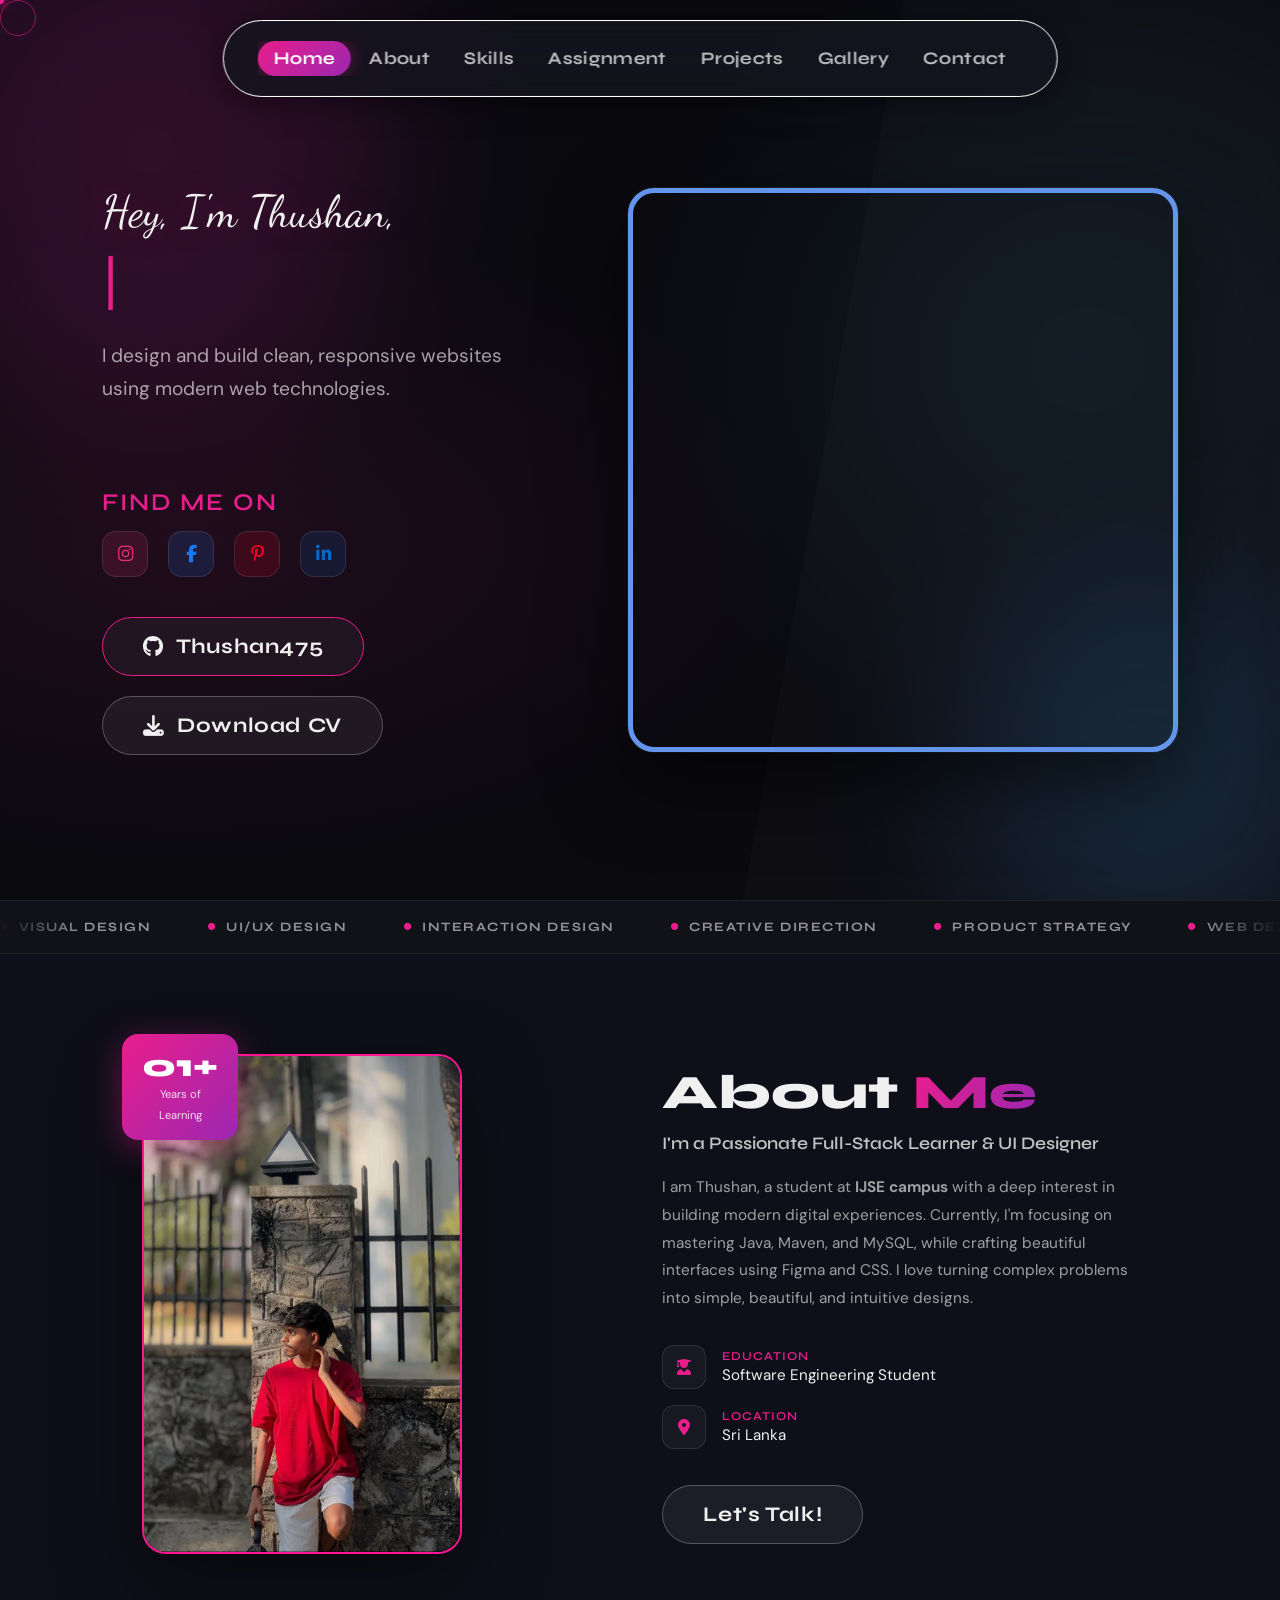
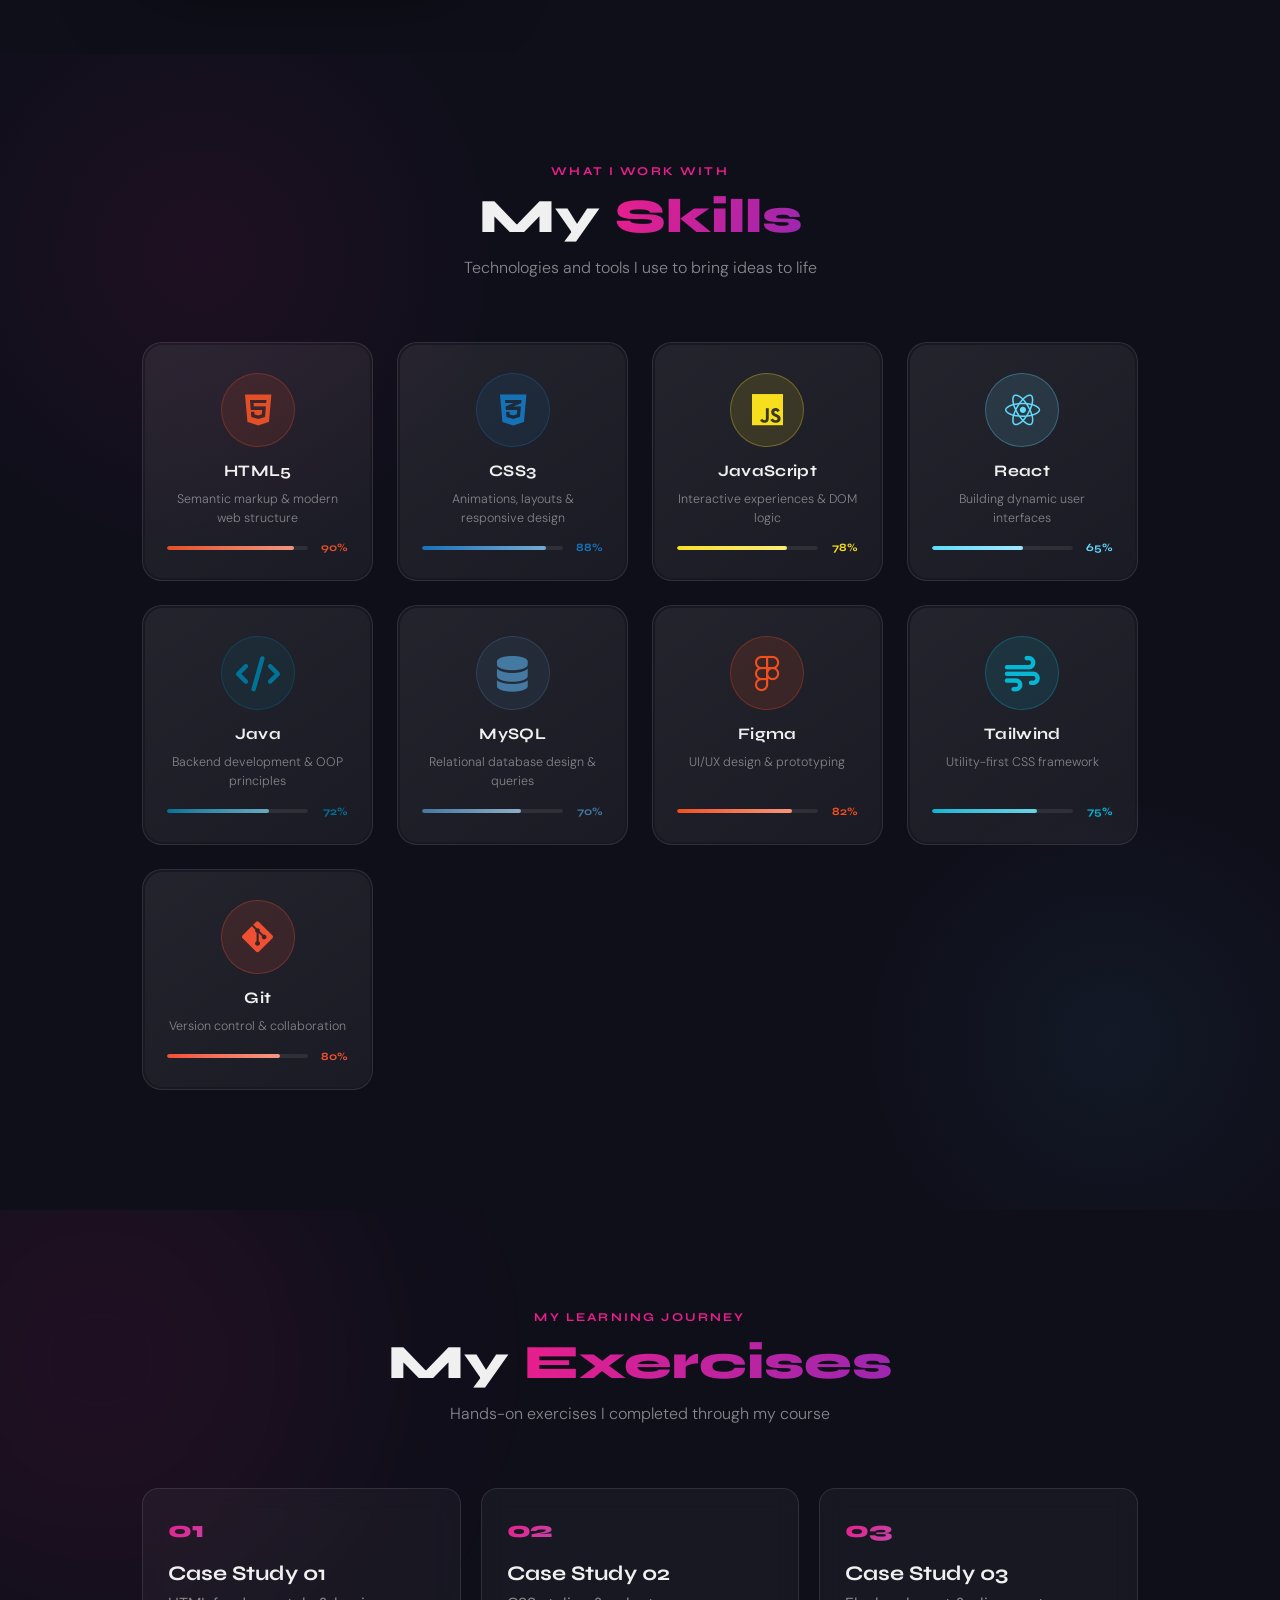
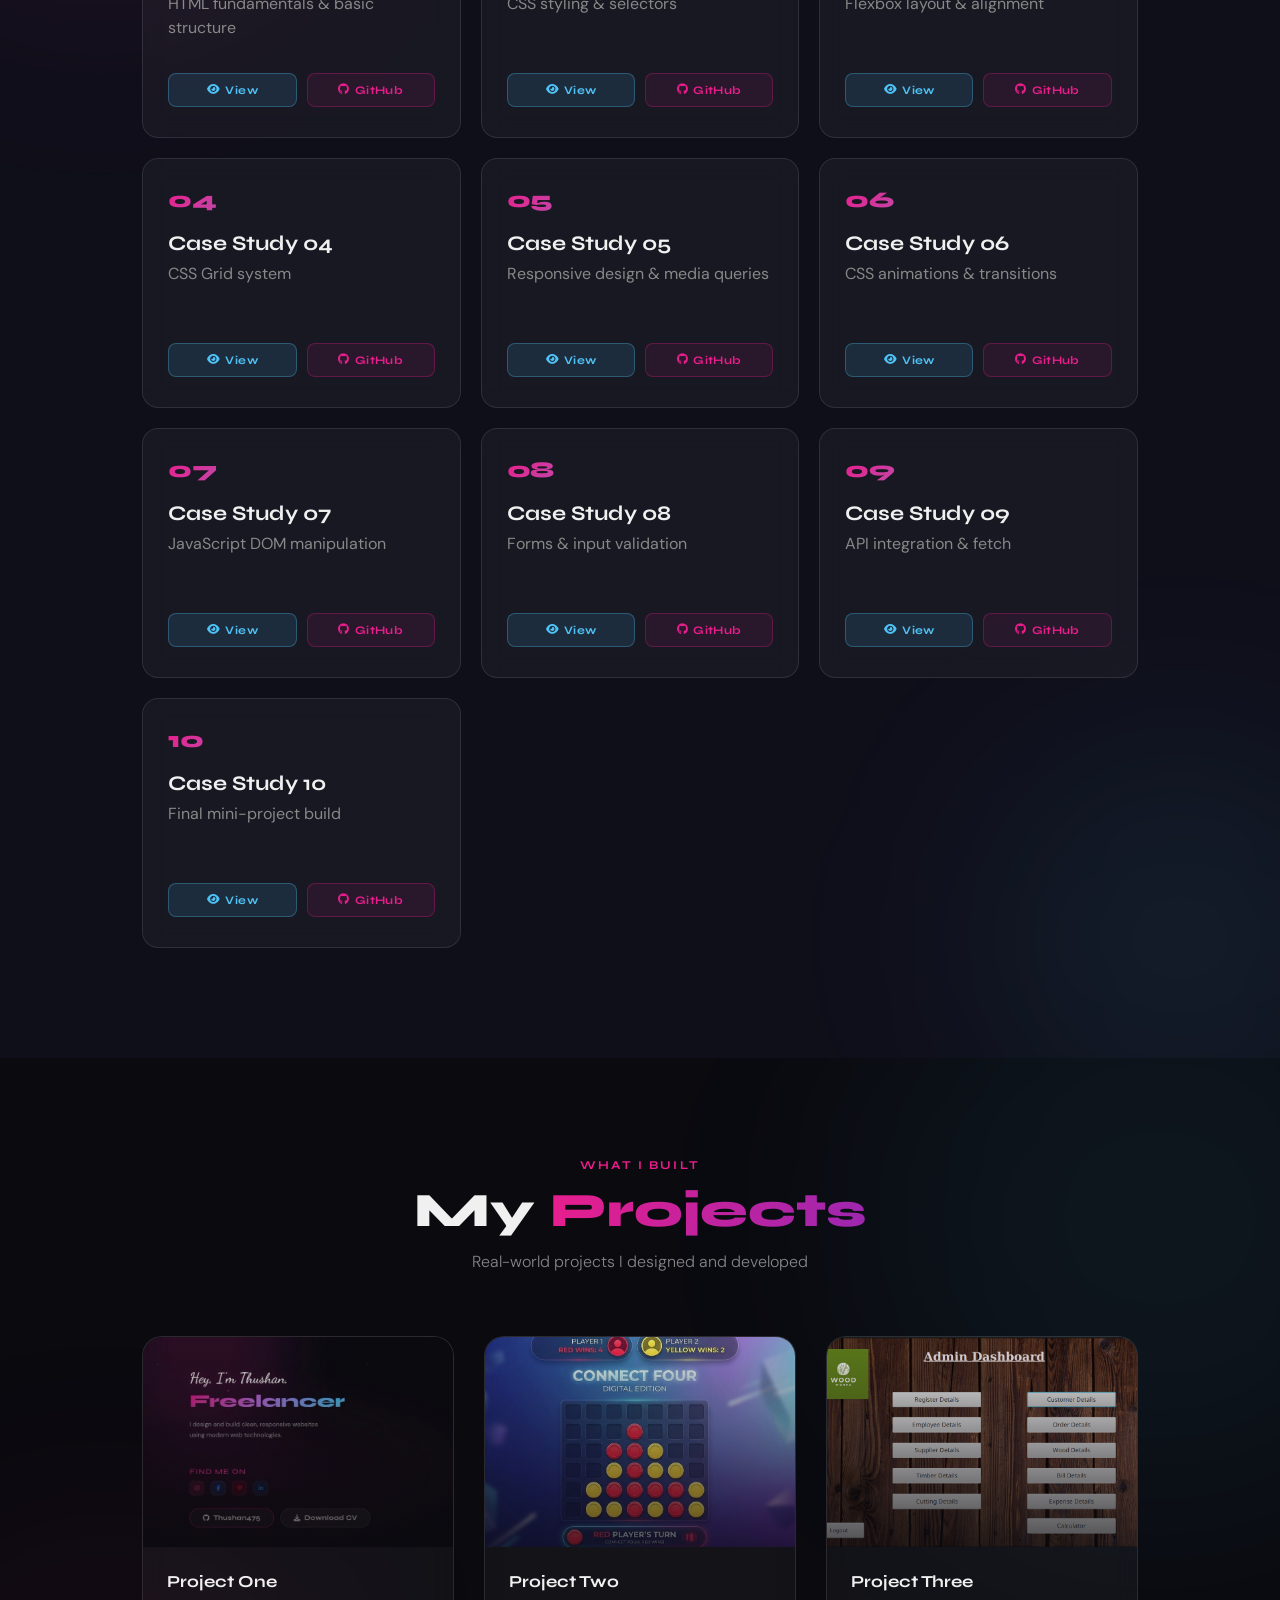
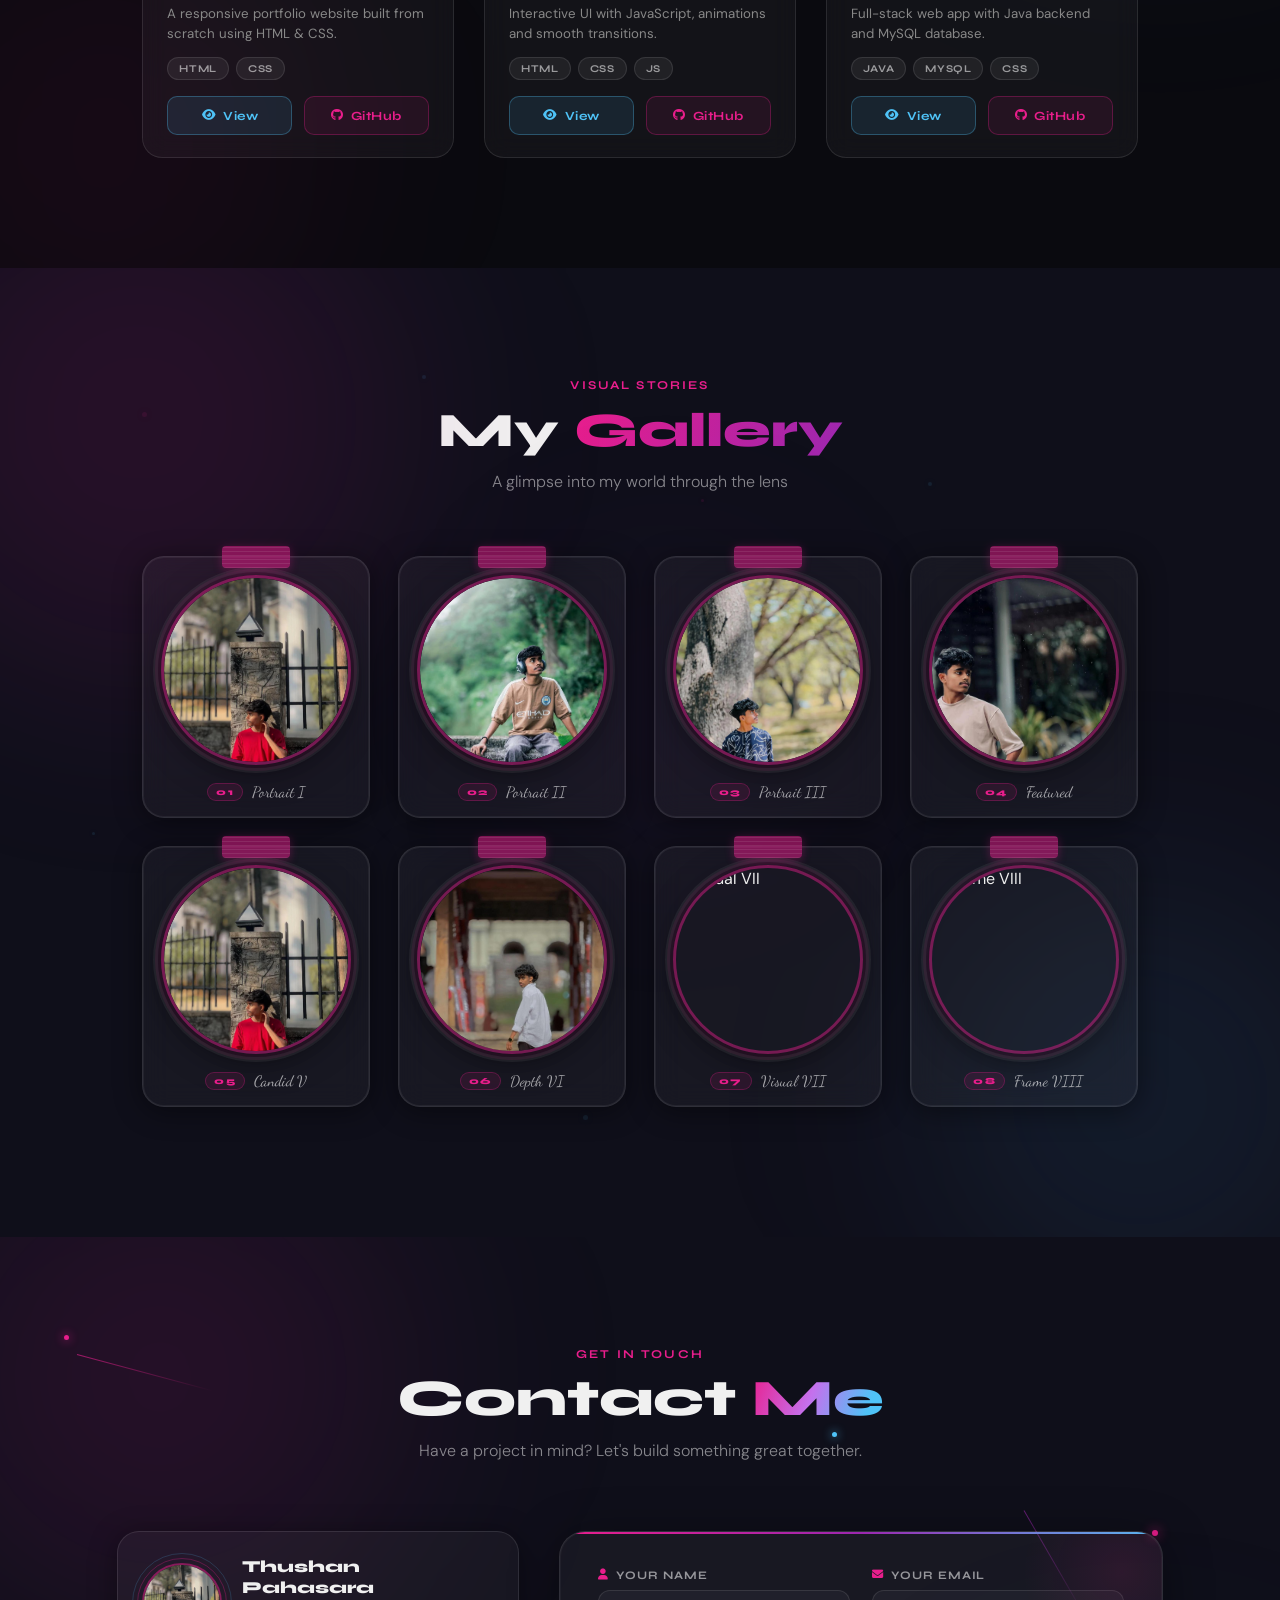
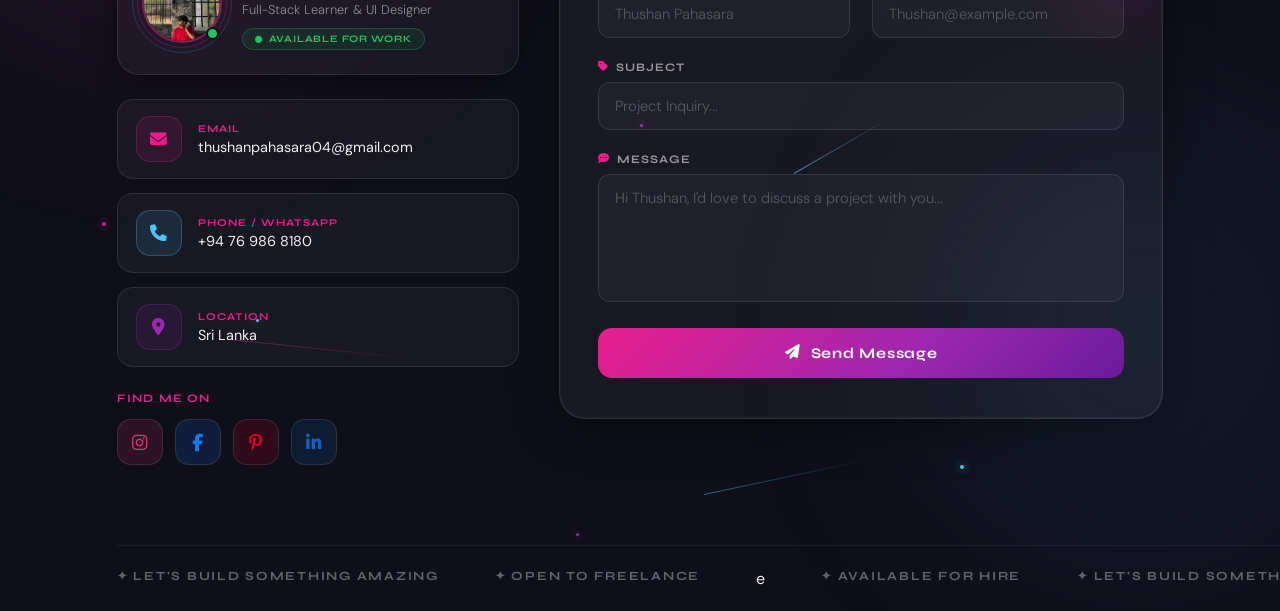
==== index.html @ ae2b5fcb "update" ====
<!DOCTYPE html>
<html lang="en" xmlns="http://www.w3.org/1999/html">
<head>
    <meta charset="UTF-8" />
    <meta name="viewport" content="width=device-width, initial-scale=1.0"/>
    <title>Thushan | Portfolio</title>
    <link rel="stylesheet" href="style.css" />
    <link href="https://fonts.googleapis.com/css2?family=Dancing+Script:wght@700&family=Syne:wght@400;600;700;800&family=DM+Sans:ital,wght@0,300;0,400;1,300&display=swap" rel="stylesheet"/>
    <link rel="stylesheet" href="https://cdnjs.cloudflare.com/ajax/libs/font-awesome/6.7.2/css/all.min.css">
</head>
<body>

<!-- Custom Cursor -->
<div class="cursor-dot"></div>
<div class="cursor-ring"></div>

<!-- Navbar -->
<nav class="navbar">
    <ul class="nav-links">
        <li><a href="#home" class="active">Home</a></li>
        <li><a href="#about">About</a></li>
        <li><a href="#skills">Skills</a></li>
        <li><a href="#assignment">Assignment</a></li>
        <li><a href="#projects">Projects</a></li>
        <li><a href="#Gallery">Gallery</a></li>
        <li><a href="#contact">Contact</a></li>
    </ul>
</nav>

<!-- Hero Section -->
<section class="hero" id="home">
    <div class="particles" id="particles"></div>
    <div class="blob blob-1"></div>
    <div class="blob blob-2"></div>

    <div class="hero-left">
        <p class="hero-greeting">Hey, I'm Thushan,</p>
        <h1 class="hero-title">
            <span id="typed"></span><span class="cursor-blink">|</span>
        </h1>
        <p class="hero-desc">
            I design and build clean, responsive websites<br/>using modern web technologies.
        </p>

        <div class="social-section">
            <p class="find-me">Find Me On</p>
            <div class="social-icons">
                <a href="https://www.instagram.com/pahasara_boy?igsh=MWV1MmUza2UyMjg4bA%3D%3D&utm_source=qr" target="_blank" class="social-btn instagram" aria-label="Instagram">
                    <i class="fab fa-instagram"></i>
                </a>

                <a href="https://www.facebook.com/share/1GWbTDCxyf/?mibextid=wwXIfr" target="_blank" class="social-btn facebook" aria-label="Facebook">
                    <i class="fab fa-facebook-f"></i>
                </a>

                <a href="https://pinterest.com/thushan" target="_blank" class="social-btn pinterest" aria-label="Pinterest">
                    <i class="fab fa-pinterest-p"></i>
                </a>

                <a href="https://www.linkedin.com/in/thushan-pahasara-3a89863ba?utm_source=share&utm_campaign=share_via&utm_content=profile&utm_medium=ios_app" target="_blank" class="social-btn linkedin" aria-label="LinkedIn">
                    <i class="fab fa-linkedin-in"></i>
                </a>
            </div>
        </div>

        <div class="hero-buttons">
            <a href="https://github.com/Thushan475" target="_blank" class="btn btn-github">
                <i class="fab fa-github"></i> Thushan475
            </a>
            <a href="#" class="btn btn-cv" download>
                <i class="fas fa-download"></i> Download CV
            </a>
        </div>
    </div>

    <!-- Carousel -->
    <div class="carousel-wrap">
        <div class="carousel">
            <div class="carousel-slide"><img src="assets/myimage1.jpeg" alt="photo 1"></div>
            <div class="carousel-slide"><img src="assets/myimage2.jpeg" alt="photo 2"></div>
            <div class="carousel-slide"><img src="assets/myimage3.jpeg" alt="photo 3"></div>
        </div>
    </div>

    <div class="diagonal-slice"></div>
</section>

<!-- Ticker Bar -->
<div class="ticker-bar">
    <div class="ticker-track">
        <span><i class="fas fa-circle"></i> VISUAL DESIGN</span>
        <span><i class="fas fa-circle"></i> UI/UX DESIGN</span>
        <span><i class="fas fa-circle"></i> INTERACTION DESIGN</span>
        <span><i class="fas fa-circle"></i> CREATIVE DIRECTION</span>
        <span><i class="fas fa-circle"></i> PRODUCT STRATEGY</span>
        <span><i class="fas fa-circle"></i> WEB DEVELOPMENT</span>
        <span><i class="fas fa-circle"></i> VISUAL DESIGN</span>
        <span><i class="fas fa-circle"></i> UI/UX DESIGN</span>
        <span><i class="fas fa-circle"></i> INTERACTION DESIGN</span>
        <span><i class="fas fa-circle"></i> CREATIVE DIRECTION</span>
        <span><i class="fas fa-circle"></i> PRODUCT STRATEGY</span>
        <span><i class="fas fa-circle"></i> WEB DEVELOPMENT</span>
    </div>
</div>

<!-- About Section -->
<section class="about" id="about">
    <div class="container">
        <div class="about-wrapper">
            <div class="about-img">
                <div class="experience-badge">
                    <span class="exp-num">01+</span>
                    <span class="exp-text">Years of<br>Learning</span>
                </div>
                <div class="about-image-card">
                    <img src="assets/myimage1.jpeg" alt="About Me">
                </div>
            </div>
            <div class="about-content">
                <h2 class="section-title">About <span>Me</span></h2>
                <h3 class="sub-heading">I'm a Passionate Full-Stack Learner & UI Designer</h3>
                <p class="about-text">
                    I am Thushan, a student at <b>IJSE campus</b> with a deep interest in building modern digital
                    experiences. Currently, I'm focusing on mastering Java, Maven, and MySQL, while crafting beautiful
                    interfaces using Figma and CSS. I love turning complex problems into simple, beautiful, and
                    intuitive designs.
                </p>
                <div class="personal-info">
                    <div class="info-item">
                        <i class="fas fa-user-graduate"></i>
                        <div><span>Education</span><p>Software Engineering Student</p></div>
                    </div>
                    <div class="info-item">
                        <i class="fas fa-map-marker-alt"></i>
                        <div><span>Location</span><p>Sri Lanka</p></div>
                    </div>
                </div>
                <a href="#contact" class="btn btn-cv">Let's Talk!</a>
            </div>
        </div>
    </div>
</section>

<!-- ============================= SKILLS SECTION ============================= -->
<section class="skills-section" id="skills">
    <div class="container">

        <div class="section-header">
            <p class="section-eyebrow">What I Work With</p>
            <h2 class="section-title">My <span>Skills</span></h2>
            <p class="section-subtitle">Technologies and tools I use to bring ideas to life</p>
        </div>

        <div class="skills-grid">

            <div class="skill-card" style="--accent:#e34f26;">
                <div class="skill-card-inner">
                    <div class="skill-icon-wrap"><i class="fab fa-html5"></i></div>
                    <h3 class="skill-name">HTML5</h3>
                    <p class="skill-desc">Semantic markup &amp; modern web structure</p>
                    <div class="skill-level">
                        <div class="skill-bar"><div class="skill-fill" style="--pct:90%"></div></div>
                        <span class="skill-pct">90%</span>
                    </div>
                </div>
            </div>

            <div class="skill-card" style="--accent:#1572b6;">
                <div class="skill-card-inner">
                    <div class="skill-icon-wrap"><i class="fab fa-css3-alt"></i></div>
                    <h3 class="skill-name">CSS3</h3>
                    <p class="skill-desc">Animations, layouts &amp; responsive design</p>
                    <div class="skill-level">
                        <div class="skill-bar"><div class="skill-fill" style="--pct:88%"></div></div>
                        <span class="skill-pct">88%</span>
                    </div>
                </div>
            </div>

            <div class="skill-card" style="--accent:#f7df1e;">
                <div class="skill-card-inner">
                    <div class="skill-icon-wrap"><i class="fab fa-js"></i></div>
                    <h3 class="skill-name">JavaScript</h3>
                    <p class="skill-desc">Interactive experiences &amp; DOM logic</p>
                    <div class="skill-level">
                        <div class="skill-bar"><div class="skill-fill" style="--pct:78%"></div></div>
                        <span class="skill-pct">78%</span>
                    </div>
                </div>
            </div>

            <div class="skill-card" style="--accent:#61dafb;">
                <div class="skill-card-inner">
                    <div class="skill-icon-wrap"><i class="fab fa-react"></i></div>
                    <h3 class="skill-name">React</h3>
                    <p class="skill-desc">Building dynamic user interfaces</p>
                    <div class="skill-level">
                        <div class="skill-bar"><div class="skill-fill" style="--pct:65%"></div></div>
                        <span class="skill-pct">65%</span>
                    </div>
                </div>
            </div>

            <div class="skill-card" style="--accent:#007396;">
                <div class="skill-card-inner">
                    <div class="skill-icon-wrap"><i class="fas fa-code"></i></div>
                    <h3 class="skill-name">Java</h3>
                    <p class="skill-desc">Backend development &amp; OOP principles</p>
                    <div class="skill-level">
                        <div class="skill-bar"><div class="skill-fill" style="--pct:72%"></div></div>
                        <span class="skill-pct">72%</span>
                    </div>
                </div>
            </div>

            <div class="skill-card" style="--accent:#4479a1;">
                <div class="skill-card-inner">
                    <div class="skill-icon-wrap"><i class="fas fa-database"></i></div>
                    <h3 class="skill-name">MySQL</h3>
                    <p class="skill-desc">Relational database design &amp; queries</p>
                    <div class="skill-level">
                        <div class="skill-bar"><div class="skill-fill" style="--pct:70%"></div></div>
                        <span class="skill-pct">70%</span>
                    </div>
                </div>
            </div>

            <div class="skill-card" style="--accent:#f24e1e;">
                <div class="skill-card-inner">
                    <div class="skill-icon-wrap"><i class="fab fa-figma"></i></div>
                    <h3 class="skill-name">Figma</h3>
                    <p class="skill-desc">UI/UX design &amp; prototyping</p>
                    <div class="skill-level">
                        <div class="skill-bar"><div class="skill-fill" style="--pct:82%"></div></div>
                        <span class="skill-pct">82%</span>
                    </div>
                </div>
            </div>

            <div class="skill-card" style="--accent:#06b6d4;">
                <div class="skill-card-inner">
                    <div class="skill-icon-wrap"><i class="fas fa-wind"></i></div>
                    <h3 class="skill-name">Tailwind</h3>
                    <p class="skill-desc">Utility-first CSS framework</p>
                    <div class="skill-level">
                        <div class="skill-bar"><div class="skill-fill" style="--pct:75%"></div></div>
                        <span class="skill-pct">75%</span>
                    </div>
                </div>
            </div>

            <div class="skill-card" style="--accent:#f05032;">
                <div class="skill-card-inner">
                    <div class="skill-icon-wrap"><i class="fab fa-git-alt"></i></div>
                    <h3 class="skill-name">Git</h3>
                    <p class="skill-desc">Version control &amp; collaboration</p>
                    <div class="skill-level">
                        <div class="skill-bar"><div class="skill-fill" style="--pct:80%"></div></div>
                        <span class="skill-pct">80%</span>
                    </div>
                </div>
            </div>

        </div>
    </div>
</section>
<!--====================ASSIGNMENT SECTION =====================-->

    <section class="assignment-section" id="assignment">

        <div class="as-blob as-blob-1" aria-hidden="true"></div>
        <div class="as-blob as-blob-2" aria-hidden="true"></div>

        <div class="container">
            <div class="section-header">
                <p class="section-eyebrow">My Learning Journey</p>
                <h2 class="section-title">My <span>Exercises</span></h2>
                <p class="section-subtitle">Hands-on exercises I completed through my course</p>
            </div>

            <div class="cases-grid">

                <div class="case-card">
                    <div class="case-num-badge">01</div>
                    <div class="case-body">
                        <h3 class="case-title">Case Study 01</h3>
                        <p class="case-desc">HTML fundamentals &amp; basic structure</p>
                    </div>
                    <div class="case-actions">
                        <a href="#as-lb-1" class="case-btn case-btn--view">
                            <i class="fas fa-eye"></i> View
                        </a>
                        <a href="https://github.com/Thushan475" target="_blank" class="case-btn case-btn--github">
                            <i class="fab fa-github"></i> GitHub
                        </a>
                    </div>
                </div>

                <div class="case-card">
                    <div class="case-num-badge">02</div>
                    <div class="case-body">
                        <h3 class="case-title">Case Study 02</h3>
                        <p class="case-desc">CSS styling &amp; selectors</p>
                    </div>
                    <div class="case-actions">
                        <a href="#as-lb-2" class="case-btn case-btn--view">
                            <i class="fas fa-eye"></i> View
                        </a>
                        <a href="https://github.com/Thushan475" target="_blank" class="case-btn case-btn--github">
                            <i class="fab fa-github"></i> GitHub
                        </a>
                    </div>
                </div>

                <div class="case-card">
                    <div class="case-num-badge">03</div>
                    <div class="case-body">
                        <h3 class="case-title">Case Study 03</h3>
                        <p class="case-desc">Flexbox layout &amp; alignment</p>
                    </div>
                    <div class="case-actions">
                        <a href="#as-lb-3" class="case-btn case-btn--view">
                            <i class="fas fa-eye"></i> View
                        </a>
                        <a href="https://github.com/Thushan475" target="_blank" class="case-btn case-btn--github">
                            <i class="fab fa-github"></i> GitHub
                        </a>
                    </div>
                </div>

                <div class="case-card">
                    <div class="case-num-badge">04</div>
                    <div class="case-body">
                        <h3 class="case-title">Case Study 04</h3>
                        <p class="case-desc">CSS Grid system</p>
                    </div>
                    <div class="case-actions">
                        <a href="#as-lb-4" class="case-btn case-btn--view">
                            <i class="fas fa-eye"></i> View
                        </a>
                        <a href="https://github.com/Thushan475" target="_blank" class="case-btn case-btn--github">
                            <i class="fab fa-github"></i> GitHub
                        </a>
                    </div>
                </div>

                <div class="case-card">
                    <div class="case-num-badge">05</div>
                    <div class="case-body">
                        <h3 class="case-title">Case Study 05</h3>
                        <p class="case-desc">Responsive design &amp; media queries</p>
                    </div>
                    <div class="case-actions">
                        <a href="#as-lb-5" class="case-btn case-btn--view">
                            <i class="fas fa-eye"></i> View
                        </a>
                        <a href="https://github.com/Thushan475" target="_blank" class="case-btn case-btn--github">
                            <i class="fab fa-github"></i> GitHub
                        </a>
                    </div>
                </div>

                <div class="case-card">
                    <div class="case-num-badge">06</div>
                    <div class="case-body">
                        <h3 class="case-title">Case Study 06</h3>
                        <p class="case-desc">CSS animations &amp; transitions</p>
                    </div>
                    <div class="case-actions">
                        <a href="#as-lb-6" class="case-btn case-btn--view">
                            <i class="fas fa-eye"></i> View
                        </a>
                        <a href="https://github.com/Thushan475" target="_blank" class="case-btn case-btn--github">
                            <i class="fab fa-github"></i> GitHub
                        </a>
                    </div>
                </div>

                <div class="case-card">
                    <div class="case-num-badge">07</div>
                    <div class="case-body">
                        <h3 class="case-title">Case Study 07</h3>
                        <p class="case-desc">JavaScript DOM manipulation</p>
                    </div>
                    <div class="case-actions">
                        <a href="#as-lb-7" class="case-btn case-btn--view">
                            <i class="fas fa-eye"></i> View
                        </a>
                        <a href="https://github.com/Thushan475" target="_blank" class="case-btn case-btn--github">
                            <i class="fab fa-github"></i> GitHub
                        </a>
                    </div>
                </div>

                <div class="case-card">
                    <div class="case-num-badge">08</div>
                    <div class="case-body">
                        <h3 class="case-title">Case Study 08</h3>
                        <p class="case-desc">Forms &amp; input validation</p>
                    </div>
                    <div class="case-actions">
                        <a href="#as-lb-8" class="case-btn case-btn--view">
                            <i class="fas fa-eye"></i> View
                        </a>
                        <a href="https://github.com/Thushan475" target="_blank" class="case-btn case-btn--github">
                            <i class="fab fa-github"></i> GitHub
                        </a>
                    </div>
                </div>

                <div class="case-card">
                    <div class="case-num-badge">09</div>
                    <div class="case-body">
                        <h3 class="case-title">Case Study 09</h3>
                        <p class="case-desc">API integration &amp; fetch</p>
                    </div>
                    <div class="case-actions">
                        <a href="#as-lb-9" class="case-btn case-btn--view">
                            <i class="fas fa-eye"></i> View
                        </a>
                        <a href="https://github.com/Thushan475" target="_blank" class="case-btn case-btn--github">
                            <i class="fab fa-github"></i> GitHub
                        </a>
                    </div>
                </div>

                <div class="case-card">
                    <div class="case-num-badge">10</div>
                    <div class="case-body">
                        <h3 class="case-title">Case Study 10</h3>
                        <p class="case-desc">Final mini-project build</p>
                    </div>
                    <div class="case-actions">
                        <a href="#as-lb-10" class="case-btn case-btn--view">
                            <i class="fas fa-eye"></i> View
                        </a>
                        <a href="https://github.com/Thushan475" target="_blank" class="case-btn case-btn--github">
                            <i class="fab fa-github"></i> GitHub
                        </a>
                    </div>
                </div>

            </div>
        </div>
    </section>

    <!-- ==================== ASSIGNMENT LIGHTBOXES ==================== -->

<div class="lightbox as-lb" id="as-lb-1">
    <a href="#assignment" class="lb-backdrop"></a>
    <div class="lb-box as-lb-box only-image">

        <a href="#assignment" class="lb-close-btn">
            <i class="fas fa-times"></i>
        </a>

        <div class="as-lb-img-wrap full-preview">
            <img src="assets/myimage1.jpeg" alt="Preview">
        </div>

    </div>
</div>
<div class="lightbox as-lb" id="as-lb-2">
    <a href="#assignment" class="lb-backdrop"></a>
    <div class="lb-box as-lb-box only-image">

        <a href="#assignment" class="lb-close-btn">
            <i class="fas fa-times"></i>
        </a>

        <div class="as-lb-img-wrap full-preview">
            <img src="assets/myimage1.jpeg" alt="Preview">
        </div>

    </div>
</div>

<div class="lightbox as-lb" id="as-lb-3">
    <a href="#assignment" class="lb-backdrop"></a>
    <div class="lb-box as-lb-box only-image">

        <a href="#assignment" class="lb-close-btn">
            <i class="fas fa-times"></i>
        </a>

        <div class="as-lb-img-wrap full-preview">
            <img src="assets/myimage1.jpeg" alt="Preview">
        </div>

    </div>
</div>
<div class="lightbox as-lb" id="as-lb-4">
    <a href="#assignment" class="lb-backdrop"></a>
    <div class="lb-box as-lb-box only-image">

        <a href="#assignment" class="lb-close-btn">
            <i class="fas fa-times"></i>
        </a>

        <div class="as-lb-img-wrap full-preview">
            <img src="assets/myimage1.jpeg" alt="Preview">
        </div>

    </div>
</div>

<div class="lightbox as-lb" id="as-lb-5">
    <a href="#assignment" class="lb-backdrop"></a>
    <div class="lb-box as-lb-box only-image">

        <a href="#assignment" class="lb-close-btn">
            <i class="fas fa-times"></i>
        </a>

        <div class="as-lb-img-wrap full-preview">
            <img src="assets/myimage1.jpeg" alt="Preview">
        </div>

    </div>
</div>

<div class="lightbox as-lb" id="as-lb-6">
    <a href="#assignment" class="lb-backdrop"></a>
    <div class="lb-box as-lb-box only-image">

        <a href="#assignment" class="lb-close-btn">
            <i class="fas fa-times"></i>
        </a>

        <div class="as-lb-img-wrap full-preview">
            <img src="assets/myimage1.jpeg" alt="Preview">
        </div>

    </div>
</div>

<div class="lightbox as-lb" id="as-lb-7">
    <a href="#assignment" class="lb-backdrop"></a>
    <div class="lb-box as-lb-box only-image">

        <a href="#assignment" class="lb-close-btn">
            <i class="fas fa-times"></i>
        </a>

        <div class="as-lb-img-wrap full-preview">
            <img src="assets/myimage1.jpeg" alt="Preview">
        </div>

    </div>
</div>

<div class="lightbox as-lb" id="as-lb-8">
    <a href="#assignment" class="lb-backdrop"></a>
    <div class="lb-box as-lb-box only-image">

        <a href="#assignment" class="lb-close-btn">
            <i class="fas fa-times"></i>
        </a>

        <div class="as-lb-img-wrap full-preview">
            <img src="assets/myimage1.jpeg" alt="Preview">
        </div>

    </div>
</div>
<div class="lightbox as-lb" id="as-lb-9">
    <a href="#assignment" class="lb-backdrop"></a>
    <div class="lb-box as-lb-box only-image">

        <a href="#assignment" class="lb-close-btn">
            <i class="fas fa-times"></i>
        </a>

        <div class="as-lb-img-wrap full-preview">
            <img src="assets/myimage1.jpeg" alt="Preview">
        </div>

    </div>
</div>
<div class="lightbox as-lb" id="as-lb-10">
    <a href="#assignment" class="lb-backdrop"></a>
    <div class="lb-box as-lb-box only-image">

        <a href="#assignment" class="lb-close-btn">
            <i class="fas fa-times"></i>
        </a>

        <div class="as-lb-img-wrap full-preview">
            <img src="assets/myimage1.jpeg" alt="Preview">
        </div>

    </div>
</div>

<!-- ==================== PROJECTS SECTION ==================== -->
<section class="projects-section" id="projects">

    <div class="pr-blob pr-blob-1" aria-hidden="true"></div>
    <div class="pr-blob pr-blob-2" aria-hidden="true"></div>

    <div class="container">
        <div class="section-header">
            <p class="section-eyebrow">What I Built</p>
            <h2 class="section-title">My <span>Projects</span></h2>
            <p class="section-subtitle">Real-world projects I designed and developed</p>
        </div>

        <div class="projects-grid">

            <!-- Project Card 1 -->
            <div class="project-card">
                <div class="project-img-wrap">
                    <img src="assets/websiteimage2.png" alt="Project 1" class="project-img"/>
                    <div class="project-img-overlay">
                    </div>
                </div>
                <div class="project-info">
                    <h3 class="project-title">Project One</h3>
                    <p class="project-desc">A responsive portfolio website built from scratch using HTML &amp; CSS.</p>
                    <div class="project-tags">
                        <span class="ptag">HTML</span>
                        <span class="ptag">CSS</span>
                    </div>
                    <div class="project-actions">
                        <a href="#project-1" class="proj-btn proj-btn--view">
                            <i class="fas fa-eye"></i> View
                        </a>
                        <a href="https://github.com/thushan475/mywebsite" target="_blank" class="proj-btn proj-btn--github">
                            <i class="fab fa-github"></i> GitHub
                        </a>
                    </div>
                </div>
            </div>

            <!-- Project Card 2 -->
            <div class="project-card">
                <div class="project-img-wrap">
                    <img src="assets/connectfourgame.png" alt="Project 2" class="project-img"/>
                    <div class="project-img-overlay">
                    </div>
                </div>
                <div class="project-info">
                    <h3 class="project-title">Project Two</h3>
                    <p class="project-desc">Interactive UI with JavaScript, animations and smooth transitions.</p>
                    <div class="project-tags">
                        <span class="ptag">HTML</span>
                        <span class="ptag">CSS</span>
                        <span class="ptag">JS</span>
                    </div>
                    <div class="project-actions">
                        <a href="#project-2" class="proj-btn proj-btn--view">
                            <i class="fas fa-eye"></i> View
                        </a>
                        <a href="https://github.com/thushan475/connect-four-game" target="_blank" class="proj-btn proj-btn--github">
                            <i class="fab fa-github"></i> GitHub
                        </a>
                    </div>
                </div>
            </div>

            <!-- Project Card 3 -->
            <div class="project-card">
                <div class="project-img-wrap">
                    <img src="assets/managementimage.png" alt="Project 3" class="project-img"/>
                    <div class="project-img-overlay">
                    </div>
                </div>
                <div class="project-info">
                    <h3 class="project-title">Project Three</h3>
                    <p class="project-desc">Full-stack web app with Java backend and MySQL database.</p>
                    <div class="project-tags">
                        <span class="ptag">Java</span>
                        <span class="ptag">MySQL</span>
                        <span class="ptag">CSS</span>
                    </div>
                    <div class="project-actions">
                        <a href="#project-3" class="proj-btn proj-btn--view">
                            <i class="fas fa-eye"></i> View
                        </a>
                        <a href="https://github.com/thushan475/wood-management-system" target="_blank" class="proj-btn proj-btn--github">
                            <i class="fab fa-github"></i> GitHub
                        </a>
                    </div>
                </div>
            </div>

        </div>
    </div>
</section>

<!-- ==================== PROJECTS LIGHTBOXES ==================== -->

<div class="lightbox" id="project-1">
    <a href="#projects" class="lb-backdrop"></a>

    <div class="lb-box">
        <a href="#projects" class="lb-close">
            <i class="fas fa-times"></i>
        </a>

        <div class="lb-img-wrap">
            <img src="assets/websiteimage2.png" alt="Project Image">
        </div>
    </div>
</div>

<div class="lightbox" id="project-2">
    <a href="#projects" class="lb-backdrop"></a>

    <div class="lb-box">
        <a href="#projects" class="lb-close">
            <i class="fas fa-times"></i>
        </a>

        <div class="lb-img-wrap">
            <img src="assets/connectfourgame.png" alt="Project Image">
        </div>
    </div>
</div>

<div class="lightbox" id="project-3">
    <a href="#projects" class="lb-backdrop"></a>

    <div class="lb-box">
        <a href="#projects" class="lb-close">
            <i class="fas fa-times"></i>
        </a>

        <div class="lb-img-wrap">
            <img src="assets/managementimage.png" alt="Project Image">
        </div>
    </div>
</div>



<!-- ==================== GALLERY SECTION ==================== -->
<section class="gallery-section" id="Gallery">

    <div class="bg-net" aria-hidden="true">
        <span class="node n1"></span><span class="node n2"></span>
        <span class="node n3"></span><span class="node n4"></span>
        <span class="node n5"></span><span class="node n6"></span>
        <span class="node n7"></span><span class="node n8"></span>
        <span class="node n9"></span><span class="node n10"></span>
        <span class="node n11"></span><span class="node n12"></span>
        <span class="line l1"></span><span class="line l2"></span>
        <span class="line l3"></span><span class="line l4"></span>
        <span class="line l5"></span><span class="line l6"></span>
        <span class="line l7"></span><span class="line l8"></span>
    </div>

    <div class="g-blob g-blob-1" aria-hidden="true"></div>
    <div class="g-blob g-blob-2" aria-hidden="true"></div>
    <div class="g-blob g-blob-3" aria-hidden="true"></div>

    <div class="container">
        <div class="section-header">
            <p class="section-eyebrow">Visual Stories</p>
            <h2 class="section-title">My <span>Gallery</span></h2>
            <p class="section-subtitle">A glimpse into my world through the lens</p>
        </div>

        <div class="gallery-grid">

            <a href="#lb-1" class="g-card g-card--tall">
                <div class="g-tape" aria-hidden="true"></div>
                <div class="g-img-wrap">
                    <img src="assets/myimage1.jpeg" alt="Portrait I" loading="lazy"/>
                    <div class="g-overlay" aria-hidden="true"><i class="fas fa-expand-alt"></i></div>
                </div>
                <p class="g-caption"><span class="g-num">01</span> Portrait I</p>
            </a>

            <a href="#lb-2" class="g-card">
                <div class="g-tape" aria-hidden="true"></div>
                <div class="g-img-wrap">
                    <img src="assets/myimage2.jpeg" alt="Portrait II" loading="lazy"/>
                    <div class="g-overlay" aria-hidden="true"><i class="fas fa-expand-alt"></i></div>
                </div>
                <p class="g-caption"><span class="g-num">02</span> Portrait II</p>
            </a>

            <a href="#lb-3" class="g-card">
                <div class="g-tape" aria-hidden="true"></div>
                <div class="g-img-wrap">
                    <img src="assets/myimage3.jpeg" alt="Portrait III" loading="lazy"/>
                    <div class="g-overlay" aria-hidden="true"><i class="fas fa-expand-alt"></i></div>
                </div>
                <p class="g-caption"><span class="g-num">03</span> Portrait III</p>
            </a>

            <a href="#lb-4" class="g-card g-card--wide">
                <div class="g-tape" aria-hidden="true"></div>
                <div class="g-img-wrap">
                    <img src="assets/myimage4.jpeg" alt="Featured" loading="lazy"/>
                    <div class="g-overlay" aria-hidden="true"><i class="fas fa-expand-alt"></i></div>
                </div>
                <p class="g-caption"><span class="g-num">04</span> Featured</p>
            </a>

            <a href="#lb-5" class="g-card">
                <div class="g-tape" aria-hidden="true"></div>
                <div class="g-img-wrap">
                    <img src="assets/myimage1.jpeg" alt="Candid V" loading="lazy"/>
                    <div class="g-overlay" aria-hidden="true"><i class="fas fa-expand-alt"></i></div>
                </div>
                <p class="g-caption"><span class="g-num">05</span> Candid V</p>
            </a>

            <a href="#lb-6" class="g-card g-card--tall">
                <div class="g-tape" aria-hidden="true"></div>
                <div class="g-img-wrap">
                    <img src="assets/myimage6.jpeg" alt="Depth VI" loading="lazy"/>
                    <div class="g-overlay" aria-hidden="true"><i class="fas fa-expand-alt"></i></div>
                </div>
                <p class="g-caption"><span class="g-num">06</span> Depth VI</p>
            </a>

            <a href="#lb-7" class="g-card">
                <div class="g-tape" aria-hidden="true"></div>
                <div class="g-img-wrap">
                    <img src="assets/myimage.jpeg" alt="Visual VII" loading="lazy"/>
                    <div class="g-overlay" aria-hidden="true"><i class="fas fa-expand-alt"></i></div>
                </div>
                <p class="g-caption"><span class="g-num">07</span> Visual VII</p>
            </a>

            <a href="#lb-8" class="g-card">
                <div class="g-tape" aria-hidden="true"></div>
                <div class="g-img-wrap">
                    <img src="assets/myimage.jpeg" alt="Frame VIII" loading="lazy"/>
                    <div class="g-overlay" aria-hidden="true"><i class="fas fa-expand-alt"></i></div>
                </div>
                <p class="g-caption"><span class="g-num">08</span> Frame VIII</p>
            </a>

        </div>
    </div>
</section>

<!-- ==================== LIGHTBOXES ==================== -->

<div class="lightbox" id="lb-1">
    <a href="#Gallery" class="lb-backdrop" aria-label="Close"></a>
    <div class="lb-box">
        <a href="#Gallery" class="lb-close" aria-label="Close"><i class="fas fa-times"></i></a>
        <div class="lb-img-wrap"><img src="assets/myimage1.jpeg" alt="Portrait I"/></div>
        <div class="lb-meta"><span class="lb-title">Portrait I</span><span class="lb-counter">01 / 08</span></div>
    </div>
</div>

<div class="lightbox" id="lb-2">
    <a href="#Gallery" class="lb-backdrop" aria-label="Close"></a>
    <div class="lb-box">
        <a href="#Gallery" class="lb-close" aria-label="Close"><i class="fas fa-times"></i></a>
        <div class="lb-img-wrap"><img src="assets/myimage2.jpeg" alt="Portrait II"/></div>
        <div class="lb-meta"><span class="lb-title">Portrait II</span><span class="lb-counter">02 / 08</span></div>
    </div>
</div>

<div class="lightbox" id="lb-3">
    <a href="#Gallery" class="lb-backdrop" aria-label="Close"></a>
    <div class="lb-box">
        <a href="#Gallery" class="lb-close" aria-label="Close"><i class="fas fa-times"></i></a>
        <div class="lb-img-wrap"><img src="assets/myimage3.jpeg" alt="Portrait III"/></div>
        <div class="lb-meta"><span class="lb-title">Portrait III</span><span class="lb-counter">03 / 08</span></div>
    </div>
</div>

<div class="lightbox" id="lb-4">
    <a href="#Gallery" class="lb-backdrop" aria-label="Close"></a>
    <div class="lb-box">
        <a href="#Gallery" class="lb-close" aria-label="Close"><i class="fas fa-times"></i></a>
        <div class="lb-img-wrap"><img src="assets/myimage4.jpeg" alt="Featured"/></div>
        <div class="lb-meta"><span class="lb-title">Featured</span><span class="lb-counter">04 / 08</span></div>
    </div>
</div>

<div class="lightbox" id="lb-5">
    <a href="#Gallery" class="lb-backdrop" aria-label="Close"></a>
    <div class="lb-box">
        <a href="#Gallery" class="lb-close" aria-label="Close"><i class="fas fa-times"></i></a>
        <div class="lb-img-wrap"><img src="assets/myimage1.jpeg" alt="Candid V"/></div>
        <div class="lb-meta"><span class="lb-title">Candid V</span><span class="lb-counter">05 / 08</span></div>
    </div>
</div>

<div class="lightbox" id="lb-6">
    <a href="#Gallery" class="lb-backdrop" aria-label="Close"></a>
    <div class="lb-box">
        <a href="#Gallery" class="lb-close" aria-label="Close"><i class="fas fa-times"></i></a>
        <div class="lb-img-wrap"><img src="assets/myimage6.jpeg" alt="Depth VI"/></div>
        <div class="lb-meta"><span class="lb-title">Depth VI</span><span class="lb-counter">06 / 08</span></div>
    </div>
</div>

<div class="lightbox" id="lb-7">
    <a href="#Gallery" class="lb-backdrop" aria-label="Close"></a>
    <div class="lb-box">
        <a href="#Gallery" class="lb-close" aria-label="Close"><i class="fas fa-times"></i></a>
        <div class="lb-img-wrap"><img src="assets/myimage.jpeg" alt="Visual VII"/></div>
        <div class="lb-meta"><span class="lb-title">Visual VII</span><span class="lb-counter">07 / 08</span></div>
    </div>
</div>

<div class="lightbox" id="lb-8">
    <a href="#Gallery" class="lb-backdrop" aria-label="Close"></a>
    <div class="lb-box">
        <a href="#Gallery" class="lb-close" aria-label="Close"><i class="fas fa-times"></i></a>
        <div class="lb-img-wrap"><img src="assets/myimage.jpeg" alt="Frame VIII"/></div>
        <div class="lb-meta"><span class="lb-title">Frame VIII</span><span class="lb-counter">08 / 08</span></div>
    </div>
</div>

<!-- ======================== CONTACT SECTION ======================== -->
<section class="contact-section" id="contact">

    <div class="ct-bg" aria-hidden="true">
        <span class="ct-node cn1"></span>
        <span class="ct-node cn2"></span>
        <span class="ct-node cn3"></span>
        <span class="ct-node cn4"></span>
        <span class="ct-node cn5"></span>
        <span class="ct-node cn6"></span>
        <span class="ct-node cn7"></span>
        <span class="ct-node cn8"></span>
        <span class="ct-line cl1"></span>
        <span class="ct-line cl2"></span>
        <span class="ct-line cl3"></span>
        <span class="ct-line cl4"></span>
        <span class="ct-line cl5"></span>
    </div>
    <div class="ct-blob ct-blob-1" aria-hidden="true"></div>
    <div class="ct-blob ct-blob-2" aria-hidden="true"></div>

    <div class="ct-container">

        <div class="ct-header">
            <p class="ct-eyebrow">Get In Touch</p>
            <h2 class="ct-title">Contact <span>Me</span></h2>
            <p class="ct-subtitle">Have a project in mind? Let's build something great together.</p>
        </div>

        <div class="ct-layout">

            <div class="ct-info">

                <div class="ct-profile-card">
                    <div class="ct-avatar">
                        <img src="assets/myimage1.jpeg" alt="Thushan Pahasara" />
                        <div class="ct-avatar-ring"></div>
                        <div class="ct-avatar-ring ct-avatar-ring--2"></div>
                        <span class="ct-status-dot" aria-label="Available"></span>
                    </div>
                    <div class="ct-profile-text">
                        <h3 class="ct-name">Thushan Pahasara</h3>
                        <p class="ct-role">Full-Stack Learner &amp; UI Designer</p>
                        <span class="ct-badge">
                            <i class="fas fa-circle"></i> Available for work
                        </span>
                    </div>
                </div>

                <div class="ct-info-list">
                    <a href="mailto:thushanpahasara04@gmail.com" class="ct-info-item">
                        <div class="ct-info-icon" style="--ic: #e91e8c;"><i class="fas fa-envelope"></i></div>
                        <div class="ct-info-text">
                            <span class="ct-info-label">Email</span>
                            <p class="ct-info-val">thushanpahasara04@gmail.com</p>
                        </div>
                        <i class="fas fa-arrow-up-right-from-square ct-info-arrow"></i>
                    </a>
                    <a href="https://wa.me/94769868180" target="_blank" class="ct-info-item">
                        <div class="ct-info-icon" style="--ic: #4fc3f7;"><i class="fas fa-phone"></i></div>
                        <div class="ct-info-text">
                            <span class="ct-info-label">Phone / WhatsApp</span>
                            <p class="ct-info-val">+94 76 986 8180</p>
                        </div>
                        <i class="fas fa-arrow-up-right-from-square ct-info-arrow"></i>
                    </a>
                    <div class="ct-info-item">
                        <div class="ct-info-icon" style="--ic: #9c27b0;"><i class="fas fa-map-marker-alt"></i></div>
                        <div class="ct-info-text">
                            <span class="ct-info-label">Location</span>
                            <p class="ct-info-val">Sri Lanka</p>
                        </div>
                    </div>
                </div>

                <div class="ct-socials">
                    <p class="ct-socials-label">Find Me On</p>
                    <div class="ct-social-row">
                        <a href="https://www.instagram.com/pahasara_boy?igsh=MWV1MmUza2UyMjg4bA%3D%3D&utm_source=qr" target="_blank" class="social-btn instagram" aria-label="Instagram">
                            <i class="fab fa-instagram"></i>
                        </a>

                        <a href="https://www.facebook.com/share/1GWbTDCxyf/?mibextid=wwXIfr" target="_blank" class="social-btn facebook" aria-label="Facebook">
                            <i class="fab fa-facebook-f"></i>
                        </a>

                        <a href="https://pinterest.com/thushan" target="_blank" class="social-btn pinterest" aria-label="Pinterest">
                            <i class="fab fa-pinterest-p"></i>
                        </a>

                        <a href="https://www.linkedin.com/in/thushan-pahasara-3a89863ba?utm_source=share&utm_campaign=share_via&utm_content=profile&utm_medium=ios_app" target="_blank" class="social-btn linkedin" aria-label="LinkedIn">
                            <i class="fab fa-linkedin-in"></i>
                        </a>
                    </div>
                </div>

            </div>

            <form class="ct-form" action="https://formspree.io/f/xzdyaoln" method="POST">
                <div class="ct-form-grid">
                    <div class="ct-field">
                        <label for="ct-fname" class="ct-label"><i class="fas fa-user"></i> Your Name</label>
                        <input type="text" id="ct-fname" name="name" placeholder="Thushan Pahasara" autocomplete="name" required/>
                        <span class="ct-field-line"></span>
                    </div>
                    <div class="ct-field">
                        <label for="ct-email" class="ct-label"><i class="fas fa-envelope"></i> Your Email</label>
                        <input type="email" id="ct-email" name="email" placeholder="Thushan@example.com" autocomplete="email" required/>
                        <span class="ct-field-line"></span>
                    </div>
                </div>

                <div class="ct-field">
                    <label for="ct-subject" class="ct-label"><i class="fas fa-tag"></i> Subject</label>
                    <input type="text" id="ct-subject" name="subject" placeholder="Project Inquiry..." required/>
                    <span class="ct-field-line"></span>
                </div>

                <div class="ct-field">
                    <label for="ct-msg" class="ct-label"><i class="fas fa-comment-dots"></i> Message</label>
                    <textarea id="ct-msg" name="body" rows="5" placeholder="Hi Thushan, I'd love to discuss a project with you..." required></textarea>
                    <span class="ct-field-line"></span>
                </div>

                <button type="submit" class="ct-submit">
                    <span class="ct-submit-text"><i class="fas fa-paper-plane"></i> Send Message</span>
                    <span class="ct-submit-glow"></span>
                </button>

            </form>

        </div>

        <div class="ct-footer-strip" aria-hidden="true">
            <span>&#10022; LET'S BUILD SOMETHING AMAZING</span>
            <span>&#10022; OPEN TO FREELANCE</span>e
            <span>&#10022; AVAILABLE FOR HIRE</span>
            <span>&#10022; LET'S BUILD SOMETHING AMAZING</span>
            <span>&#10022; OPEN TO FREELANCE</span>
            <span>&#10022; AVAILABLE FOR HIRE</span>
        </div>

    </div>
</section>

<script src="js.js"></script>
</body>
</html>
---- style.css ----
/* =====================================================================
   1. CSS VARIABLES
   ===================================================================== */

:root {
    --bg:           #0a0a0f;
    --bg2:          #0f0f1a;
    --pink:         #e91e8c;
    --blue:         #4fc3f7;
    --purple:       #9c27b0;
    --white:        #f0f0f0;
    --muted:        #888;

    --glass-bg:     rgba(255, 255, 255, 0.04);
    --glass-border: rgba(255, 255, 255, 0.10);

    --nav-bg:       rgba(20, 20, 30, 0.90);
    --ticker-bg:    #111118;

    --font-display: "Dancing Script", cursive;
    --font-main:    "Syne", sans-serif;
    --font-body:    "DM Sans", sans-serif;

    --transition:   0.35s cubic-bezier(.4, 0, .2, 1);
    --ease:         cubic-bezier(.4, 0, .2, 1);
}


/* =====================================================================
   2. RESET
   ===================================================================== */

*,
*::before,
*::after {
    box-sizing: border-box;
    margin: 0;
    padding: 0;
}

html {
    scroll-behavior: smooth;
}

body {
    background:  var(--bg);
    color:       var(--white);
    font-family: var(--font-body);
    overflow-x:  hidden;
    cursor:      none;
}

a   { text-decoration: none; color: inherit; }
img { display: block; width: 100%; height: 100%; object-fit: cover; }


/* =====================================================================
   3. SHARED KEYFRAMES
   ===================================================================== */

@keyframes fadeSlideUp {
    from { opacity: 0; transform: translateY(40px); }
    to   { opacity: 1; transform: translateY(0); }
}

@keyframes fadeUp {
    from { opacity: 0; transform: translateY(28px); }
    to   { opacity: 1; transform: translateY(0); }
}

@keyframes fadeSlideRight {
    from { opacity: 0; transform: translateX(60px); }
    to   { opacity: 1; transform: translateX(0); }
}

@keyframes blobFloat {
    from { transform: translate(0, 0) scale(1); }
    to   { transform: translate(40px, 30px) scale(1.08); }
}

@keyframes blink {
    50% { opacity: 0; }
}

@keyframes ticker {
    from { transform: translateX(0); }
    to   { transform: translateX(-50%); }
}

@keyframes trailFade {
    to { opacity: 0; transform: scale(0.2); }
}

@keyframes particleDrift {
    0%   { transform: translateY(0) rotate(0deg);        opacity: 0;   }
    10%  {                                                opacity: 0.6; }
    90%  {                                                opacity: 0.3; }
    100% { transform: translateY(-110vh) rotate(720deg); opacity: 0;   }
}


/* =====================================================================
   4. LAYOUT CONTAINER
   ===================================================================== */

.container {
    max-width: 1200px;
    margin:    0 auto;
    padding:   0 8%;
}


/* =====================================================================
   5. NAVBAR
   ===================================================================== */

.navbar {
    position:   fixed;
    top:        20px;
    left:       50%;
    transform:  translateX(-50%);
    z-index:    9990;
    max-width:  calc(300vw - 34px);

    background:       var(--nav-bg);
    backdrop-filter:  blur(20px) saturate(180%);
    -webkit-backdrop-filter: blur(20px) saturate(180%);
    border:        1px solid white;
    border-radius: 60px;
    padding:       20px 34px;

    box-shadow:
            0 4px 32px rgba(0, 0, 0, 0.50),
            0 0 0 1px rgba(255, 255, 255, 0.04) inset;


    transition:
            transform .42s cubic-bezier(.4, 0, .2, 1),
            opacity   .42s ease;

    will-change: transform, opacity;
}


.navbar.nav-hidden {
    transform:      translateX(-50%) translateY(calc(-100% - 30px));
    opacity:        0;
    pointer-events: none;
}

.nav-links {
    display:    flex;
    gap:        2px;
    list-style: none;
    overflow-x:         auto;
    scrollbar-width:    none;
    -ms-overflow-style: none;
    white-space:        nowrap;
}
.nav-links::-webkit-scrollbar { display: none; }

.nav-links a {
    display:        inline-block;
    font-family:    var(--font-main);
    font-size:      1.1rem;
    font-weight:    700;
    letter-spacing: 0.02em;
    white-space:    nowrap;
    padding:        7px 16px;
    border-radius:  50px;
    color:          rgba(255, 255, 255, 0.70);
    transition:     var(--transition);
    position:       relative;
}

.nav-links a:hover,
.nav-links a.active {
    color: var(--white);
}

.nav-links a.active {
    background: linear-gradient(135deg, var(--pink), var(--purple));
    box-shadow: 0 0 18px rgba(233, 30, 140, 0.40);
    color:      #fff;
}

.nav-links a:not(.active)::after {
    content:    '';
    position:   absolute;
    bottom:     4px;
    left:       50%;
    transform:  translateX(-50%) scaleX(0);
    width:      60%;
    height:     1.5px;
    background: var(--pink);
    border-radius: 2px;
    transition: transform 0.3s ease;
}
.nav-links a:not(.active):hover::after {
    transform: translateX(-50%) scaleX(1);
}


/* =====================================================================
   6. CUSTOM CURSOR
   ===================================================================== */

.cursor-dot {
    position:   fixed;
    top:        0;
    left:       0;
    z-index:    9999;
    width:      8px;
    height:     8px;
    border-radius: 50%;
    background: var(--pink);
    pointer-events: none;


    transform:  translate(-50%, -50%);
    box-shadow: 0 0 10px var(--pink), 0 0 20px var(--pink);
}

.cursor-ring {
    position:   fixed;
    top:        0;
    left:       0;
    z-index:    9998;
    width:      36px;
    height:     36px;
    border-radius: 50%;
    border:     1.5px solid rgba(233, 30, 140, 0.55);
    pointer-events: none;


    transform:  translate(-50%, -50%);
    transition: width .3s, height .3s, border-color .3s;
}

/* Mouse trail dot */
.mouse-trail {
    position:       fixed;
    width:          8px;
    height:         8px;
    border-radius:  50%;
    pointer-events: none;
    z-index:        9997;
    mix-blend-mode: screen;
    transform:      translate(-50%, -50%);
    animation:      trailFade 800ms ease-out forwards;
}


/* =====================================================================
   7. HERO SECTION
   ===================================================================== */

.hero {
    position:   relative;
    min-height: 100vh;
    display:    flex;
    align-items:     center;
    justify-content: space-between;
    padding:    120px 8% 80px;
    overflow:   hidden;
    background:
            radial-gradient(ellipse 80% 60% at 15% 60%, rgba(233, 30, 140, 0.10) 0%, transparent 60%),
            radial-gradient(ellipse 60% 80% at 85% 40%, rgba(79, 195, 247, 0.09) 0%, transparent 60%),
            var(--bg);
}

.blob {
    position:   absolute;
    border-radius: 50%;
    filter:     blur(80px);
    opacity:    0.18;
    pointer-events: none;
    animation:  blobFloat 10s ease-in-out infinite alternate;
}
.blob-1 {
    width:  500px;
    height: 500px;
    background: radial-gradient(circle, var(--pink), var(--purple));
    top:  -100px;
    left: -100px;
    animation-duration: 12s;
}
.blob-2 {
    width:  420px;
    height: 420px;
    background: radial-gradient(circle, var(--blue), #1a237e);
    bottom: -80px;
    right:  -80px;
    animation-duration:  9s;
    animation-direction: alternate-reverse;
}

.diagonal-slice {
    position:   absolute;
    bottom:     0;
    right:      0;
    width:      42%;
    height:     100%;
    background: rgba(255, 255, 255, 0.018);
    clip-path:  polygon(30% 0, 100% 0, 100% 100%, 0% 100%);
    pointer-events: none;
    backdrop-filter: blur(2px);
    border-left: 1px solid rgba(255, 255, 255, 0.06);
}

.particles { position: absolute; inset: 0; pointer-events: none; z-index: 0; }
.particle  { position: absolute; border-radius: 50%; opacity: 0; animation: particleDrift linear infinite; }

.hero-left {
    position:  relative;
    z-index:   2;
    max-width: 900px;
    animation: fadeSlideUp 0.9s var(--ease) both;
}

.hero-greeting {
    font-family: var(--font-display);
    font-size:   clamp(1.8rem, 3.5vw, 2.8rem);
    color:       var(--white);
    margin-bottom: 10px;
    text-shadow: 0 0 30px rgba(233, 30, 140, 0.25);
    animation:   fadeSlideUp 0.9s 0.1s both;
}

.hero-title {
    font-family: var(--font-main);
    font-size:   clamp(3.5rem, 4.8vw, 3.1rem);
    font-weight: 900;
    line-height: 1.2;
    min-height: auto;
    margin-bottom: 22px;
    animation:   fadeSlideUp 0.9s 0.2s both;
    background:  linear-gradient(110deg, var(--pink) 0%, #c471ed 40%, var(--blue) 80%);
    -webkit-background-clip: text;
    -webkit-text-fill-color: transparent;
    background-clip: text;
    overflow: visible;
}

#typed { display: inline; white-space: nowrap; }

.cursor-blink {
    display:    inline-block;
    -webkit-text-fill-color: var(--pink);
    color:      var(--pink);
    font-weight: 300;
    margin-left: 1px;
    animation:  blink 0.75s step-end infinite;
}

.hero-desc {
    font-size:   1.2rem;
    line-height: 1.75;
    font-weight: 400;
    color:       rgba(255, 255, 255, 0.62);
    margin-bottom: 82px;
    animation:   fadeSlideUp 0.9s 0.3s both;
}

.social-section {
    margin-bottom: 36px;
    animation:     fadeSlideUp 0.9s 0.4s both;
}

.find-me {
    font-family:    var(--font-main);
    font-size:         1.5rem;
    font-weight:    600;
    letter-spacing: 0.08em;
    text-transform: uppercase;
    color:          var(--pink);
    margin-bottom:  14px;
}

.social-icons { display: flex; gap: 20px; flex-wrap: wrap; }

.social-btn {
    width:  46px;
    height: 46px;
    border-radius: 14px;
    display:    flex;
    align-items:     center;
    justify-content: center;
    font-size:  1.1rem;
    position:   relative;
    overflow:   hidden;
    border:     1px solid var(--glass-border);
    backdrop-filter: blur(10px);
    transition: var(--transition);
}
.social-btn::before {
    content:  '';
    position: absolute;
    inset:    0;
    opacity:  0;
    transition: opacity .3s;
}
.social-btn:hover             { transform: translateY(-4px) scale(1.08); }
.social-btn:hover::before     { opacity: 1; }
.social-btn i                 { position: relative; z-index: 1; }

.instagram         { background: rgba(225, 48, 108, 0.15); color: #e1306c; }
.instagram::before { background: linear-gradient(135deg, #f09433, #e6683c, #dc2743, #cc2366, #bc1888); }
.instagram:hover   { color: #fff; box-shadow: 0 8px 24px rgba(225, 48, 108, 0.40); }

.facebook         { background: rgba(24, 119, 242, 0.15); color: #1877f2; }
.facebook::before { background: #1877f2; }
.facebook:hover   { color: #fff; box-shadow: 0 8px 24px rgba(24, 119, 242, 0.40); }

.pinterest         { background: rgba(230, 0, 35, 0.15); color: #e60023; }
.pinterest::before { background: #e60023; }
.pinterest:hover   { color: #fff; box-shadow: 0 8px 24px rgba(230, 0, 35, 0.40); }

.linkedin         { background: rgba(10, 102, 194, 0.15); color: #0a66c2; }
.linkedin::before { background: #0a66c2; }
.linkedin:hover   { color: #fff; box-shadow: 0 8px 24px rgba(10, 102, 194, 0.40); }

.hero-buttons {
    display:   flex;
    gap:       20px;
    flex-wrap: wrap;
    animation: fadeSlideUp 0.9s 0.5s both;
    margin-top: 40px;
}

.btn {
    display:    inline-flex;
    align-items: center;
    gap:        12px;
    padding:    16px 40px;
    border-radius: 50px;
    font-family:    var(--font-main);
    font-size:      1.3rem;
    font-weight:    700;
    letter-spacing: 0.03em;
    position:  relative;
    overflow:  hidden;
    cursor:    pointer;
    transition: var(--transition);
}
.btn::after {
    content:    '';
    position:   absolute;
    inset:      0;
    opacity:    0;
    background: rgba(255, 255, 255, 0.12);
    transition: opacity .3s;
}
.btn:hover        { transform: translateY(-3px); }
.btn:hover::after { opacity: 1; }

.btn-github {
    background: var(--glass-bg);
    border:     1.5px solid var(--pink);
    color:      var(--white);
}
.btn-github:hover {
    background: rgba(233, 30, 140, 0.15);
    box-shadow: 0 0 24px rgba(233, 30, 140, 0.35), 0 0 0 1px var(--pink);
}

.btn-cv {
    background: rgba(255, 255, 255, 0.06);
    border:     1.5px solid rgba(255, 255, 255, 0.25);
    color:      var(--white);
}
.btn-cv:hover {
    background:   rgba(255, 255, 255, 0.12);
    border-color: rgba(255, 255, 255, 0.50);
    box-shadow:   0 8px 24px rgba(255, 255, 255, 0.08);
}

.carousel-wrap {
    position:   relative;
    z-index:    2;
    flex-shrink: 0;
    animation:  fadeSlideRight 1s 0.3s var(--ease) both;
}

.carousel {
    position:      relative;
    width:         clamp(550px, 32vw, 500px);
    height:        clamp(300px, 44vw, 700px);
    border-radius: 26px;
    overflow:      hidden;
    border:        5px solid cornflowerblue;
    box-shadow:
            0 30px 80px rgba(0, 0, 0, 0.60),
            0 0 0 1px rgba(255, 255, 255, 0.08);
}

.carousel-slide {
    position: absolute;
    inset:    0;
    opacity:  0;
    animation: slideAnim 12s infinite;
}
.carousel-slide:nth-child(1) { animation-delay: 0s; }
.carousel-slide:nth-child(2) { animation-delay: 4s; }
.carousel-slide:nth-child(3) { animation-delay: 8s; }

@keyframes slideAnim {
    0%   { opacity: 0; transform: scale(1.08); }
    5%   { opacity: 1; transform: scale(1);    }
    30%  { opacity: 1; }
    35%  { opacity: 0; }
    100% { opacity: 0; }
}

.carousel-slide img {
    width:           100%;
    height:          100%;
    object-fit:      cover;
    object-position: top center;
}


/* =====================================================================
   8. TICKER BAR
   ===================================================================== */

.ticker-bar {
    width:      100%;
    background: var(--ticker-bg);
    padding:    18px 0;
    overflow:   hidden;
    position:   relative;
    border-top:    1px solid rgba(255, 255, 255, 0.06);
    border-bottom: 1px solid rgba(255, 255, 255, 0.06);
}

.ticker-bar::before,
.ticker-bar::after {
    content:  '';
    position: absolute;
    top:      0;
    bottom:   0;
    width:    80px;
    z-index:  2;
}
.ticker-bar::before { left:  0; background: linear-gradient(90deg,  var(--ticker-bg), transparent); }
.ticker-bar::after  { right: 0; background: linear-gradient(-90deg, var(--ticker-bg), transparent); }

.ticker-track {
    display:     flex;
    gap:         56px;
    width:       max-content;
    white-space: nowrap;
    animation:   ticker 28s linear infinite;
}

.ticker-track span {
    display:        flex;
    align-items:    center;
    gap:            10px;
    font-family:    var(--font-main);
    font-size:      0.80rem;
    font-weight:    700;
    letter-spacing: 0.12em;
    text-transform: uppercase;
    color:          rgba(255, 255, 255, 0.55);
}
.ticker-track span i {
    font-size: 0.45rem;
    color:     var(--pink);
}


/* =====================================================================
   9. ABOUT SECTION
   ===================================================================== */

.about {
    padding:    100px 0;
    background: var(--bg2);
}

.about-wrapper {
    display:     flex;
    align-items: center;
    gap:         200px;
}

.about-img { position: relative; flex-shrink: 0; }

.experience-badge {
    position:      absolute;
    top:  -20px;
    left: -20px;
    z-index: 3;
    padding:       16px 20px;
    border-radius: 16px;
    text-align:    center;
    background:    linear-gradient(135deg, var(--pink), var(--purple));
    box-shadow:    0 8px 32px rgba(233, 30, 140, 0.40);
}
.exp-num {
    display:     block;
    font-family: var(--font-main);
    font-size:   2rem;
    font-weight: 800;
    line-height: 1;
    color:       #fff;
}
.exp-text {
    font-family: var(--font-body);
    font-size:   0.70rem;
    line-height: 1.4;
    color:       rgba(255, 255, 255, 0.85);
}

.about-image-card {
    width:         320px;
    height:        500px;
    border-radius: 24px;
    overflow:      hidden;
    border:        2px solid deeppink;
    box-shadow:    0 30px 80px rgba(0, 0, 0, 0.50);
}

.about-content { flex: 1; }

.section-title {
    font-family: var(--font-main);
    font-size:   clamp(2rem, 4vw, 3rem);
    font-weight: 800;
    color:       var(--white);
    margin-bottom: 12px;
}
.section-title span {
    background: linear-gradient(110deg, var(--pink), var(--purple));
    -webkit-background-clip: text;
    -webkit-text-fill-color: transparent;
    background-clip: text;
}

.sub-heading {
    font-family: var(--font-main);
    font-size:   1.1rem;
    font-weight: 600;
    color:       rgba(255, 255, 255, 0.75);
    margin-bottom: 20px;
}

.about-text {
    font-size:   0.96rem;
    line-height: 1.8;
    color:       rgba(255, 255, 255, 0.60);
    margin-bottom: 32px;
}

.personal-info {
    display:        flex;
    flex-direction: column;
    gap:            16px;
    margin-bottom:  36px;
}

.info-item {
    display:     flex;
    align-items: center;
    gap:         16px;
}
.info-item i {
    display:    flex;
    align-items:     center;
    justify-content: center;
    flex-shrink: 0;
    width:  44px;
    height: 44px;
    border-radius: 12px;
    font-size:  1rem;
    color:      var(--pink);
    background: var(--glass-bg);
    border:     1px solid var(--glass-border);
}
.info-item span {
    display:        block;
    font-family:    var(--font-main);
    font-size:      0.75rem;
    font-weight:    600;
    letter-spacing: 0.08em;
    text-transform: uppercase;
    color:          var(--pink);
    margin-bottom:  2px;
}
.info-item p {
    font-size: 0.95rem;
    color:     var(--white);
}


/* =====================================================================
   10. SKILLS SECTION
   ===================================================================== */

.skills-section {
    padding:    110px 0 120px;
    background: var(--bg2);
    position:   relative;
    overflow:   hidden;
}

.skills-section::before {
    content:  '';
    position: absolute;
    top:  -100px;
    left: -100px;
    width:  600px;
    height: 600px;
    border-radius: 50%;
    background:    radial-gradient(circle, rgba(233, 30, 140, 0.07) 0%, transparent 70%);
    pointer-events: none;
}
.skills-section::after {
    content:  '';
    position: absolute;
    bottom: -80px;
    right:  -80px;
    width:  500px;
    height: 500px;
    border-radius: 50%;
    background:    radial-gradient(circle, rgba(79, 195, 247, 0.06) 0%, transparent 70%);
    pointer-events: none;
}

.section-header {
    text-align:    center;
    margin-bottom: 64px;
}
.section-eyebrow {
    display:        block;
    font-family:    var(--font-main);
    font-size:      0.75rem;
    font-weight:    700;
    letter-spacing: 0.18em;
    text-transform: uppercase;
    color:          var(--pink);
    margin-bottom:  10px;
}
.section-subtitle {
    font-size:   1rem;
    font-weight: 300;
    color:       rgba(255, 255, 255, 0.50);
    margin-top:  10px;
}

.skills-grid {
    display: grid;
    grid-template-columns: repeat(auto-fill, minmax(200px, 1fr));
    gap: 24px;
}

.skill-card {
    border-radius: 20px;
    background:    var(--glass-bg);
    border:        1px solid var(--glass-border);
    padding:       2px;
    position:      relative;
    overflow:      hidden;
    cursor:        default;

    opacity:   0;
    transform: translateY(28px);
    transition:
            opacity   0.55s ease,
            transform 0.55s ease,
            box-shadow 0.35s ease;
}
.skill-card.visible {
    opacity:   1;
    transform: translateY(0);
}

.skill-card::before {
    content:  '';
    position: absolute;
    inset:    0;
    padding:  1.5px;
    border-radius: 20px;
    background:    linear-gradient(135deg, var(--accent), transparent 60%);
    -webkit-mask:
            linear-gradient(#fff 0 0) content-box,
            linear-gradient(#fff 0 0);
    -webkit-mask-composite: xor;
    mask-composite: exclude;
    opacity:    0;
    transition: opacity 0.35s ease;
    pointer-events: none;
}
.skill-card:hover::before { opacity: 1; }

.skill-card:hover {
    box-shadow:
            0 8px 40px color-mix(in srgb, var(--accent) 25%, transparent),
            0 2px 12px rgba(0, 0, 0, 0.40);
    transform: translateY(-6px);
}
.skill-card.visible:hover { transform: translateY(-6px); }

.skill-card-inner {
    display:        flex;
    flex-direction: column;
    align-items:    center;
    text-align:     center;
    gap:            10px;
    height:         100%;
    padding:        28px 22px 24px;
    border-radius:  18px;
    background:     linear-gradient(145deg, rgba(255, 255, 255, 0.05), rgba(255, 255, 255, 0.01));
}

.skill-icon-wrap {
    display:    flex;
    align-items:     center;
    justify-content: center;
    flex-shrink: 0;
    width:  74px;
    height: 74px;
    border-radius: 50%;
    font-size:  2.2rem;
    color:      var(--accent);
    background: color-mix(in srgb, var(--accent) 12%, transparent);
    border:     1.5px solid color-mix(in srgb, var(--accent) 30%, transparent);
    margin-bottom: 4px;
    transition: transform 0.35s ease, box-shadow 0.35s ease;
}
.skill-card:hover .skill-icon-wrap {
    transform:  scale(1.12) rotate(-4deg);
    box-shadow: 0 0 28px color-mix(in srgb, var(--accent) 45%, transparent);
}

.skill-name {
    font-family:    var(--font-main);
    font-size:      1rem;
    font-weight:    700;
    letter-spacing: 0.02em;
    color:          var(--white);
    margin:         0;
}

.skill-desc {
    flex:        1;
    font-size:   0.78rem;
    font-weight: 300;
    line-height: 1.5;
    color:       rgba(255, 255, 255, 0.45);
}

.skill-level {
    display:     flex;
    align-items: center;
    gap:         10px;
    width:       100%;
    margin-top:  4px;
}
.skill-bar {
    flex:          1;
    height:        4px;
    border-radius: 99px;
    background:    rgba(255, 255, 255, 0.08);
    overflow:      hidden;
}
.skill-fill {
    height:        100%;
    border-radius: 99px;
    width:         0%;
    background:    linear-gradient(90deg, var(--accent), color-mix(in srgb, var(--accent) 60%, #fff));
    transition:    width 1s cubic-bezier(0.4, 0, 0.2, 1);
}

.skill-card.visible .skill-fill { width: var(--pct); }

.skill-pct {
    min-width:   30px;
    text-align:  right;
    font-family: var(--font-main);
    font-size:   0.70rem;
    font-weight: 700;
    color:       var(--accent);
}
/* =====================================================================
   10. ASSIGNMENT SECTION
   ===================================================================== */
.assignment-section {
    position:  relative;
    padding:   100px 0 110px;
    overflow:  hidden;
    background: var(--bg2);
}

.as-blob-1,
.as-blob-2 {
    position:      absolute;
    border-radius: 50%;
    filter:        blur(100px);
    pointer-events:none;
    z-index:       0;
}
.as-blob-1 {
    width:  500px; height: 500px;
    top:    -100px; left: -150px;
    background: rgba(233, 30, 140, 0.07);
    animation: blobFloat 9s ease-in-out infinite alternate;
}
.as-blob-2 {
    width:  400px; height: 400px;
    bottom: -80px; right: -100px;
    background: rgba(79, 195, 247, 0.07);
    animation: blobFloat 11s ease-in-out infinite alternate-reverse;
}

.assignment-section .container { position: relative; z-index: 1; }
.cases-grid {
    display:               grid;
    grid-template-columns: repeat(3, 1fr);
    gap:                   20px;
    margin-top:            10px;
}

.case-card {
    background:    var(--glass-bg);
    border:        1px solid var(--glass-border);
    border-radius: 16px;
    padding:       30px 25px ;
    display:       flex;
    flex-direction:column;
    gap:           20px;
    backdrop-filter: blur(12px);
    -webkit-backdrop-filter: blur(12px);
    transition:    transform .3s var(--ease),
    border-color .3s ease,
    box-shadow .3s ease;
    position:      relative;
    overflow:      hidden;
    min-height: 250px;
}
.case-card::before {
    content:    '';
    position:   absolute;
    inset:      0;
    background: linear-gradient(135deg, rgba(233,30,140,.05) 0%, transparent 60%);
    opacity:    0;
    transition: opacity .3s ease;
    border-radius: inherit;
    pointer-events: none;
}
.case-card:hover {
    transform:    translateY(-6px);
    border-color: rgba(233, 30, 140, 0.4);
    box-shadow:   0 16px 48px rgba(233, 30, 140, 0.12),
    0 4px 16px rgba(0,0,0,0.4);
}
.case-card:hover::before { opacity: 1; }


.case-num-badge {
    font-family:    var(--font-main);
    font-size:      1.4rem;
    font-weight:    800;
    letter-spacing: -.02em;
    line-height:    1;
    background:     linear-gradient(135deg, var(--pink), var(--blue));
    -webkit-background-clip: text;
    -webkit-text-fill-color: transparent;
    background-clip: text;
}

.case-body {
    flex: 1;
    display: flex;
    flex-direction: column;
    gap: 6px;
}

.case-title {
    font-family: var(--font-main);
    font-size:   1.3rem;
    font-weight: 700;
    color:       var(--white);
    margin-bottom: 0;
}

.case-desc {
    font-family: var(--font-body);
    font-size:   1.0rem;
    color:       var(--muted);
    line-height: 1.5;
}

.case-actions {
    display:    flex;
    gap:        10px;
    margin-top: auto;
    padding-top: 6px;
}

.case-btn {
    flex:           1;
    display:        inline-flex;
    align-items:    center;
    justify-content:center;
    gap:            5px;
    padding:        9px 8px;
    border-radius:  8px;
    font-family:    var(--font-main);
    font-size:      0.72rem;
    font-weight:    700;
    letter-spacing: .03em;
    cursor:         pointer;
    transition:     all .28s var(--ease);
    text-decoration: none;
    border:         1px solid transparent;
    z-index: 5;
}
.case-btn i { font-size: 0.7rem; }

.case-btn--view {
    background:   rgba(79, 195, 247, 0.12);
    border-color: rgba(79, 195, 247, 0.3);
    color:        var(--blue);
}
.case-btn--view:hover {
    background:   var(--blue);
    border-color: var(--blue);
    color:        #0a0a0f;
    box-shadow:   0 0 20px rgba(79, 195, 247, 0.35);
    transform:    translateY(-2px);
}

.case-btn--github {
    background:   rgba(233, 30, 140, 0.08);
    border-color: rgba(233, 30, 140, 0.3);
    color:        var(--pink);
}
.case-btn--github:hover {
    background:   var(--pink);
    border-color: var(--pink);
    color:        #fff;
    box-shadow:   0 0 20px rgba(233, 30, 140, 0.35);
    transform:    translateY(-2px);
}

/* =====================================================================
   ASSIGNMENT LIGHTBOX
   ===================================================================== */
.assignment-section {
     position: relative;
     padding: 100px 0 110px;
     overflow: hidden;
     background: var(--bg2);
 }

.as-blob-1,
.as-blob-2 {
    position: absolute;
    border-radius: 50%;
    filter: blur(100px);
    pointer-events: none;
    z-index: 0;
}

.as-blob-1 {
    width: 500px;
    height: 500px;
    top: -100px;
    left: -150px;
    background: rgba(233, 30, 140, 0.07);
    animation: blobFloat 9s ease-in-out infinite alternate;
}

.as-blob-2 {
    width: 400px;
    height: 400px;
    bottom: -80px;
    right: -100px;
    background: rgba(79, 195, 247, 0.07);
    animation: blobFloat 11s ease-in-out infinite alternate-reverse;
}

.assignment-section .container {
    position: relative;
    z-index: 1;
}

.cases-grid {
    display: grid;
    grid-template-columns: repeat(auto-fit, minmax(280px, 1fr));
    gap: 20px;
    margin-top: 10px;
}

.case-card {
    background: var(--glass-bg);
    border: 1px solid var(--glass-border);
    border-radius: 16px;
    padding: 30px 25px;
    display: flex;
    flex-direction: column;
    gap: 20px;
    backdrop-filter: blur(12px);
    -webkit-backdrop-filter: blur(12px);
    transition: transform .3s var(--ease), border-color .3s ease, box-shadow .3s ease;
    position: relative;
    min-height: 250px;
}

.case-card::before {
    content: '';
    position: absolute;
    inset: 0;
    background: linear-gradient(135deg, rgba(233,30,140,.05) 0%, transparent 60%);
    opacity: 0;
    transition: opacity .3s ease;
    border-radius: inherit;
    pointer-events: none;
}

.case-card:hover {
    transform: translateY(-6px);
    border-color: rgba(233, 30, 140, 0.4);
    box-shadow: 0 16px 48px rgba(233, 30, 140, 0.12), 0 4px 16px rgba(0,0,0,0.4);
}

.case-card:hover::before {
    opacity: 1;
}

.case-num-badge {
    font-family: var(--font-main);
    font-size: 1.4rem;
    font-weight: 800;
    letter-spacing: -.02em;
    line-height: 1;
    background: linear-gradient(135deg, var(--pink), var(--blue));
    -webkit-background-clip: text;
    -webkit-text-fill-color: transparent;
    background-clip: text;
}

.case-body {
    flex: 1;
    display: flex;
    flex-direction: column;
    gap: 6px;
}

.case-title {
    font-family: var(--font-main);
    font-size: 1.3rem;
    font-weight: 700;
    color: var(--white);
    margin-bottom: 0;
}

.case-desc {
    font-family: var(--font-body);
    font-size: 1.0rem;
    color: var(--muted);
    line-height: 1.5;
}

.case-actions {
    display: flex;
    gap: 10px;
    margin-top: auto;
    padding-top: 6px;
    position: relative;
    z-index: 5;
}

.case-btn {
    flex: 1;
    display: inline-flex;
    align-items: center;
    justify-content: center;
    gap: 5px;
    padding: 9px 8px;
    border-radius: 8px;
    font-family: var(--font-main);
    font-size: 0.72rem;
    font-weight: 700;
    letter-spacing: .03em;
    cursor: pointer;
    transition: all .28s var(--ease);
    text-decoration: none;
    border: 1px solid transparent;
}

.case-btn--view {
    background: rgba(79, 195, 247, 0.12);
    border-color: rgba(79, 195, 247, 0.3);
    color: var(--blue);
}

.case-btn--view:hover {
    background: var(--blue);
    border-color: var(--blue);
    color: #0a0a0f;
    box-shadow: 0 0 20px rgba(79, 195, 247, 0.35);
    transform: translateY(-2px);
}

.case-btn--github {
    background: rgba(233, 30, 140, 0.08);
    border-color: rgba(233, 30, 140, 0.3);
    color: var(--pink);
}

.case-btn--github:hover {
    background: var(--pink);
    border-color: var(--pink);
    color: #fff;
    box-shadow: 0 0 20px rgba(233, 30, 140, 0.35);
    transform: translateY(-2px);
}

.as-lb-box.only-image {
    max-width: 600px;
    width: 85%;
    background: transparent;
    border: none;
    box-shadow: none;
    position: relative;
    overflow: visible !important;
    display: flex;
    flex-direction: column;
    align-items: center;
    cursor: auto !important;
}

.lb-backdrop {
    cursor: auto !important;
}

.as-lb-img-wrap.full-preview {
    width: 100%;
    height: auto;
    border-radius: 12px;
    border: 2px solid var(--glass-border);
    overflow: hidden;
    box-shadow: 0 25px 50px rgba(0,0,0,0.7);
}

.as-lb-img-wrap.full-preview img {
    width: 100%;
    height: auto;
    display: block;
    pointer-events: auto !important;
}

.lb-close-btn {
    position: absolute;
    top: 15px;
    right: 15px;
    width: 38px;
    height: 38px;
    background: rgba(0, 0, 0, 0.75);
    border: 1px solid rgba(255, 255, 255, 0.3);
    border-radius: 50%;
    color: #fff !important;
    display: flex;
    align-items: center;
    justify-content: center;
    z-index: 10000;
    text-decoration: none;
    transition: all 0.3s ease;
    backdrop-filter: blur(8px);
    cursor: pointer !important;
}

.lb-close-btn:hover {
    background: var(--pink);
    border-color: var(--pink);
    transform: scale(1.1);
}

.lb-close-btn i {
    font-size: 1.1rem;
    pointer-events: none;
}

.as-lb:target {
    opacity: 1;
    visibility: visible;
    pointer-events: auto;
}

@media (max-width: 768px) {
    .as-lb-box.only-image {
        width: 90%;
    }
    .lb-close-btn {
        top: 10px;
        right: 10px;
        width: 32px;
        height: 32px;
    }
}
/* =====================================================================
   PROJECTS SECTION
   ===================================================================== */


.projects-section {
    position:   relative;
    padding:    100px 0 110px;
    overflow:   hidden;
    background: var(--bg);
}

/* background blobs */
.pr-blob-1,
.pr-blob-2 {
    position:      absolute;
    border-radius: 50%;
    filter:        blur(110px);
    pointer-events:none;
    z-index:       0;
}
.pr-blob-1 {
    width:  600px; height: 600px;
    top:    -140px; right: -180px;
    background: rgba(79, 195, 247, 0.06);
    animation: blobFloat 10s ease-in-out infinite alternate;
}
.pr-blob-2 {
    width:  450px; height: 450px;
    bottom: -100px; left: -120px;
    background: rgba(233, 30, 140, 0.06);
    animation: blobFloat 13s ease-in-out infinite alternate-reverse;
}

.projects-section .container { position: relative; z-index: 1; }

/* 3-column project grid */
.projects-grid {
    display:               grid;
    grid-template-columns: repeat(3, 1fr);
    gap:                   30px;
    margin-top:            10px;
}

/* Project card */
.project-card {
    background:    var(--glass-bg);
    border:        1px solid var(--glass-border);
    border-radius: 20px;
    overflow:      hidden;
    backdrop-filter: blur(12px);
    -webkit-backdrop-filter: blur(12px);
    transition:    transform .35s var(--ease),
    border-color .35s ease,
    box-shadow .35s ease;
    display:       flex;
    flex-direction:column;
}
.project-card:hover {
    transform:    translateY(-8px);
    border-color: rgba(79, 195, 247, 0.35);
    box-shadow:   0 24px 60px rgba(79, 195, 247, 0.1),
    0 4px 20px rgba(0,0,0,0.5);
}

/* Image wrapper */
.project-img-wrap {
    position:      relative;
    width:         100%;
    height:        210px;
    overflow:      hidden;
    flex-shrink:   0;
}
.project-img {
    width:      100%;
    height:     100%;
    object-fit: cover;
    transition: transform .5s var(--ease);
    display:    block;
}
.project-card:hover .project-img {
    transform: scale(1.06);
}

/* Number overlay on image */
.project-img-overlay {
    position:   absolute;
    inset:      0;
    background: linear-gradient(to bottom,
    rgba(10,10,15,0.1) 0%,
    rgba(10,10,15,0.65) 100%);
    display:    flex;
    align-items:    flex-end;
    padding:    14px 18px;
    pointer-events: none;
}
.project-num {
    font-family:    var(--font-main);
    font-size:      2.4rem;
    font-weight:    800;
    line-height:    1;
    letter-spacing: -.04em;
    color:          rgba(255,255,255,0.15);
}

/* Project info area */
.project-info {
    padding:        24px 24px 22px;
    display:        flex;
    flex-direction: column;
    gap:            12px;
    flex:           1;
}

.project-title {
    font-family: var(--font-main);
    font-size:   1.05rem;
    font-weight: 700;
    color:       var(--white);
}

.project-desc {
    font-family: var(--font-body);
    font-size:   0.83rem;
    color:       var(--muted);
    line-height: 1.55;
}

/* Tags */
.project-tags {
    display: flex;
    gap:     7px;
    flex-wrap: wrap;
}
.ptag {
    font-family:    var(--font-main);
    font-size:      0.65rem;
    font-weight:    700;
    letter-spacing: .06em;
    text-transform: uppercase;
    padding:        4px 11px;
    border-radius:  20px;
    background:     rgba(255,255,255,0.06);
    border:         1px solid rgba(255,255,255,0.1);
    color:          rgba(255,255,255,0.55);
}

/* Project action buttons */
.project-actions {
    display:    flex;
    gap:        12px;
    margin-top: auto;
    padding-top: 4px;
}

.proj-btn {
    flex:           1;
    display:        inline-flex;
    align-items:    center;
    justify-content:center;
    gap:            7px;
    padding:        11px 16px;
    border-radius:  10px;
    font-family:    var(--font-main);
    font-size:      0.78rem;
    font-weight:    700;
    letter-spacing: .04em;
    cursor:         pointer;
    transition:     all .28s var(--ease);
    text-decoration: none;
    border:         1px solid transparent;
}
.proj-btn i { font-size: 0.75rem; }

.proj-btn--view {
    background:   rgba(79, 195, 247, 0.1);
    border-color: rgba(79, 195, 247, 0.3);
    color:        var(--blue);
}
.proj-btn--view:hover {
    background:   var(--blue);
    border-color: var(--blue);
    color:        #0a0a0f;
    box-shadow:   0 0 24px rgba(79, 195, 247, 0.4);
    transform:    translateY(-2px);
}

.proj-btn--github {
    background:   rgba(233, 30, 140, 0.08);
    border-color: rgba(233, 30, 140, 0.3);
    color:        var(--pink);
}
.proj-btn--github:hover {
    background:   var(--pink);
    border-color: var(--pink);
    color:        #fff;
    box-shadow:   0 0 24px rgba(233, 30, 140, 0.4);
    transform:    translateY(-2px);
}

/* =====================================================================
   project LIGHTBOX
   ===================================================================== */

.lightbox {
    position: fixed;
    inset: 0;
    background: rgba(0,0,0,0.85);
    display: none;
    justify-content: center;
    align-items: center;
    z-index: 9999;
}

.lightbox:target {
    display: flex;
}

.lb-box {
    background: #111;
    padding: 15px;
    border-radius: 12px;
    position: relative;
    max-width: 700px;
    width: 90%;
}

.lb-img-wrap img {
    width: 100%;
    border-radius: 10px;
    cursor: zoom-out;
}

.lb-close {
    position: absolute;
    top: 10px;
    right: 10px;
    color: white;
    font-size: 20px;
    text-decoration: none;
}

.lb-backdrop {
    position: absolute;
    inset: 0;
    cursor: pointer;
}
/* =====================================================================
   RESPONSIVE - project / assigment
   ===================================================================== */
@media (max-width: 1100px) {
    .cases-grid {
        grid-template-columns: repeat(2, 1fr);
    }
    .projects-grid {
        grid-template-columns: repeat(2, 1fr);
    }
}

@media (max-width: 768px) {
    .projects-grid {
        grid-template-columns: 1fr;
    }
    .case-card {
        padding: 25px 20px;
    }
}

@media (max-width: 550px) {
    .cases-grid {
        grid-template-columns: 1fr;
    }
    .case-actions {
        flex-direction: row;
    }
    .project-img-wrap {
        height: 200px;
    }
    .case-title {
        font-size: 1rem;
    }
    .project-title {
        font-size: 1.1rem;
    }
}

/* =====================================================================
   11. GALLERY SECTION
   ===================================================================== */

.gallery-section {
    position:   relative;
    min-height: 100vh;
    padding:    110px 0 130px;
    background: var(--bg2);
    overflow:   hidden;
}

.bg-net {
    position: absolute;
    inset:    0;
    pointer-events: none;
    z-index:  0;
    overflow: hidden;
}

.node {
    position:      absolute;
    border-radius: 50%;
    opacity:       0;
    animation:     nodeDrift linear infinite alternate;
    animation-fill-mode: forwards;
}

.n1  { width:5px; height:5px; background:var(--pink); box-shadow:0 0 10px var(--pink); top:12%; left:8%;  --dx:40px;  --dy:28px;  animation-duration:9s;  animation-delay:.2s;  }
.n2  { width:3px; height:3px; background:var(--pink); box-shadow:0 0 8px  var(--pink); top:68%; left:15%; --dx:-30px; --dy:22px;  animation-duration:13s; animation-delay:1.5s; }
.n3  { width:6px; height:6px; background:var(--pink); box-shadow:0 0 12px var(--pink); top:35%; left:88%; --dx:-50px; --dy:35px;  animation-duration:11s; animation-delay:0s;   }
.n4  { width:4px; height:4px; background:var(--pink); box-shadow:0 0 9px  var(--pink); top:80%; left:72%; --dx:25px;  --dy:-30px; animation-duration:8s;  animation-delay:2.2s; }
.n5  { width:3px; height:3px; background:var(--pink); box-shadow:0 0 7px  var(--pink); top:22%; left:52%; --dx:35px;  --dy:18px;  animation-duration:14s; animation-delay:.8s;  }
.n6  { width:5px; height:5px; background:var(--pink); box-shadow:0 0 10px var(--pink); top:55%; left:38%; --dx:-22px; --dy:-28px; animation-duration:10s; animation-delay:3s;   }
.n7  { width:4px; height:4px; background:var(--blue); box-shadow:0 0 10px var(--blue); top:8%;  left:30%; --dx:38px;  --dy:30px;  animation-duration:12s; animation-delay:1s;   }
.n8  { width:6px; height:6px; background:var(--blue); box-shadow:0 0 14px var(--blue); top:45%; left:60%; --dx:-42px; --dy:20px;  animation-duration:9s;  animation-delay:.5s;  }
.n9  { width:3px; height:3px; background:var(--blue); box-shadow:0 0 8px  var(--blue); top:75%; left:88%; --dx:-28px; --dy:-35px; animation-duration:15s; animation-delay:2s;   }
.n10 { width:5px; height:5px; background:var(--blue); box-shadow:0 0 11px var(--blue); top:90%; left:42%; --dx:45px;  --dy:-25px; animation-duration:11s; animation-delay:.3s;  }
.n11 { width:4px; height:4px; background:var(--blue); box-shadow:0 0 9px  var(--blue); top:18%; left:75%; --dx:-32px; --dy:40px;  animation-duration:7s;  animation-delay:1.8s; }
.n12 { width:3px; height:3px; background:var(--blue); box-shadow:0 0 7px  var(--blue); top:60%; left:5%;  --dx:28px;  --dy:-18px; animation-duration:13s; animation-delay:4s;   }

@keyframes nodeDrift {
    0%   { opacity: 0;    transform: translate(0, 0); }
    10%  { opacity: 0.85; }
    90%  { opacity: 0.55; }
    100% { opacity: 0.10; transform: translate(var(--dx), var(--dy)); }
}

.line {
    position:         absolute;
    height:           1px;
    border-radius:    1px;
    transform-origin: left center;
    opacity:          0;
    animation:        linePulse ease-in-out infinite alternate;
}
.l1 { width:160px; background:linear-gradient(90deg, rgba(233,30,140,.7), transparent); top:14%; left:9%;  transform:rotate(18deg);  animation-duration:5s;   animation-delay:.4s;  }
.l2 { width:120px; background:linear-gradient(90deg, rgba(79,195,247,.7), transparent); top:45%; left:58%; transform:rotate(-35deg); animation-duration:6s;   animation-delay:1s;   }
.l3 { width:200px; background:linear-gradient(90deg, rgba(233,30,140,.5), transparent); top:68%; left:14%; transform:rotate(8deg);   animation-duration:7s;   animation-delay:2s;   }
.l4 { width:140px; background:linear-gradient(90deg, rgba(79,195,247,.6), transparent); top:22%; left:52%; transform:rotate(55deg);  animation-duration:4.5s; animation-delay:.8s;  }
.l5 { width:180px; background:linear-gradient(90deg, rgba(233,30,140,.6), transparent); top:80%; left:70%; transform:rotate(-20deg); animation-duration:8s;   animation-delay:3s;   }
.l6 { width:110px; background:linear-gradient(90deg, rgba(79,195,247,.5), transparent); top:35%; left:85%; transform:rotate(75deg);  animation-duration:5.5s; animation-delay:1.5s; }
.l7 { width:150px; background:linear-gradient(90deg, rgba(233,30,140,.55),transparent); top:55%; left:35%; transform:rotate(-12deg); animation-duration:6.5s; animation-delay:2.5s; }
.l8 { width:130px; background:linear-gradient(90deg, rgba(79,195,247,.65),transparent); top:8%;  left:72%; transform:rotate(42deg);  animation-duration:5s;   animation-delay:.2s;  }

@keyframes linePulse {
    from { opacity: 0.05; }
    to   { opacity: 0.60; }
}

.g-blob {
    position:   absolute;
    border-radius: 50%;
    filter:     blur(100px);
    pointer-events: none;
    z-index:    0;
    animation:  blobDrift ease-in-out infinite alternate;
}
.g-blob-1 {
    width:  560px; height: 560px;
    background: radial-gradient(circle, rgba(233,30,140,.13), rgba(156,39,176,.07));
    top: -130px; left: -140px;
    animation-duration: 16s;
}
.g-blob-2 {
    width:  480px; height: 480px;
    background: radial-gradient(circle, rgba(79,195,247,.10), rgba(26,35,126,.06));
    bottom: -100px; right: -100px;
    animation-duration:  12s;
    animation-direction: alternate-reverse;
}
.g-blob-3 {
    width:  320px; height: 320px;
    background: radial-gradient(circle, rgba(156,39,176,.08), transparent);
    top: 45%; left: 52%;
    transform: translate(-50%, -50%);
    animation-duration: 20s;
}

@keyframes blobDrift {
    from { transform: translate(0, 0) scale(1); }
    to   { transform: translate(30px, 40px) scale(1.07); }
}

.gallery-grid {
    display: grid;
    grid-template-columns: repeat(4, 1fr);
    gap: 28px;
}

.g-card {
    position:      relative;
    border-radius: 22px;
    background:    var(--glass-bg);
    border:        1px solid var(--glass-border);
    padding:       18px 18px 52px;
    cursor:        pointer;
    display:       flex;
    flex-direction: column;
    align-items:   center;

    backdrop-filter:         blur(14px);
    -webkit-backdrop-filter: blur(14px);

    animation:
            cardFloat 7s ease-in-out infinite,
            fadeUp .8s var(--ease) both;

    box-shadow:
            0 4px 28px rgba(0, 0, 0, 0.45),
            0 0 0 1px rgba(255, 255, 255, 0.06) inset;

    transition:
            transform    .4s var(--ease),
            box-shadow   .4s var(--ease),
            border-color .35s ease;
}

.gallery-grid .g-card:nth-child(1) { animation-delay: 0s,   0s;   }
.gallery-grid .g-card:nth-child(2) { animation-delay: 1.1s, .10s; }
.gallery-grid .g-card:nth-child(3) { animation-delay: 2.2s, .20s; }
.gallery-grid .g-card:nth-child(4) { animation-delay: 0.6s, .30s; }
.gallery-grid .g-card:nth-child(5) { animation-delay: 1.8s, .40s; }
.gallery-grid .g-card:nth-child(6) { animation-delay: 3.0s, .50s; }
.gallery-grid .g-card:nth-child(7) { animation-delay: 0.3s, .60s; }
.gallery-grid .g-card:nth-child(8) { animation-delay: 2.5s, .70s; }

@keyframes cardFloat {
    0%,  100% { transform: translateY(0); }
    50%        { transform: translateY(-7px); }
}

.g-card:hover {
    transform:            translateY(-12px) scale(1.03);
    animation-play-state: paused;
    border-color:         rgba(233, 30, 140, 0.60);
    box-shadow:
            0 0 0 1.5px rgba(233, 30, 140, 0.50),
            0 22px 65px rgba(233, 30, 140, 0.25),
            0 6px 24px rgba(0, 0, 0, 0.55);
}

.g-card::after {
    content:  '';
    position: absolute;
    inset:    0;
    z-index:  3;
    border-radius: 22px;
    background:    radial-gradient(circle at 80% 8%, rgba(233,30,140,.13) 0%, transparent 58%);
    opacity:    0;
    transition: opacity .4s ease;
    pointer-events: none;
}
.g-card:hover::after { opacity: 1; }

.g-tape {
    position:  absolute;
    top:       -11px;
    left:      50%;
    transform: translateX(-50%);
    z-index:   4;
    width:  68px;
    height: 22px;
    border-radius: 4px;
    background: rgba(233, 30, 140, 0.52);
    background-image: repeating-linear-gradient(
            0deg,
            rgba(255,255,255,.09) 0px,
            rgba(255,255,255,.09) 1px,
            transparent          1px,
            transparent          4px
    );
    box-shadow: 0 2px 10px rgba(233, 30, 140, 0.30);
    transition: width .35s var(--ease), background-color .3s ease, box-shadow .3s ease;
}
.g-card:hover .g-tape {
    width:            90px;
    background-color: rgba(233, 30, 140, 0.78);
    box-shadow:       0 2px 18px rgba(233, 30, 140, 0.55);
}

.g-img-wrap {
    position:     relative;
    width:        100%;
    aspect-ratio: 1 / 1;
    border-radius: 50%;
    overflow:     hidden;
    flex-shrink:  0;

    border:         3px solid rgba(233, 30, 140, 0.45);
    outline:        5px solid rgba(255, 255, 255, 0.06);
    outline-offset: 3px;
    box-shadow:
            0 0 0 6px rgba(233, 30, 140, 0.08),
            0 8px 30px rgba(0, 0, 0, 0.50);

    transition:
            border-color  .35s ease,
            box-shadow    .35s ease,
            outline-color .35s ease;
}
.g-card:hover .g-img-wrap {
    border-color:  rgba(233, 30, 140, 0.85);
    outline-color: rgba(233, 30, 140, 0.18);
    box-shadow:
            0 0 0 6px rgba(233, 30, 140, 0.15),
            0 0 30px rgba(233, 30, 140, 0.35),
            0 8px 30px rgba(0, 0, 0, 0.50);
}

.g-img-wrap img {
    width:           100%;
    height:          100%;
    object-fit:      cover;
    object-position: top center;
    border-radius:   50%;
    will-change:     transform;
    transition: transform .6s var(--ease), filter .4s ease;
}
.g-card:hover .g-img-wrap img {
    transform: scale(1.09);
    filter:    brightness(1.06) saturate(1.1);
}

.g-overlay {
    position:   absolute;
    inset:      0;
    border-radius: 50%;
    display:    flex;
    align-items:     center;
    justify-content: center;
    background: rgba(10, 10, 20, 0.52);
    opacity:    0;
    transition: opacity .3s ease;
}
.g-card:hover .g-overlay { opacity: 1; }

.g-overlay i {
    font-size:  1.8rem;
    color:      #fff;
    filter:     drop-shadow(0 0 14px var(--pink));
    transform:  scale(0.6);
    transition: transform .4s cubic-bezier(.34, 1.56, .64, 1);
}
.g-card:hover .g-overlay i { transform: scale(1); }

.g-caption {
    position:   absolute;
    bottom:     0;
    left:       0;
    right:      0;
    height:     50px;
    display:    flex;
    align-items:     center;
    justify-content: center;
    gap:        9px;
    padding:    0 14px;
    font-family: var(--font-display);
    font-size:  0.95rem;
    color:      rgba(255, 255, 255, 0.62);
    border-radius: 0 0 22px 22px;
    transition: color .3s ease;
}
.g-card:hover .g-caption { color: var(--white); }

.g-num {
    flex-shrink:    0;
    font-family:    var(--font-main);
    font-size:      0.58rem;
    font-weight:    800;
    letter-spacing: 0.14em;
    text-transform: uppercase;
    color:      var(--pink);
    background: rgba(233, 30, 140, 0.10);
    border:     1px solid rgba(233, 30, 140, 0.28);
    padding:    2px 8px;
    border-radius: 50px;
}


/* =====================================================================
   12. LIGHTBOX
   ===================================================================== */

.lightbox {
    position:   fixed;
    inset:      0;
    z-index:    10000;
    display:    flex;
    align-items:     center;
    justify-content: center;
    padding:    24px;

    visibility:     hidden;
    opacity:        0;
    pointer-events: none;
    transition: opacity .4s ease, visibility .4s ease;
}
.lightbox:target {
    visibility:     visible;
    opacity:        1;
    pointer-events: all;
}

.lb-backdrop {
    display:  block;
    position: absolute;
    inset:    0;
    background:       rgba(4, 4, 12, 0.90);
    backdrop-filter:  blur(24px) saturate(140%);
    -webkit-backdrop-filter: blur(24px) saturate(140%);
}

.lb-box {
    position:   relative;
    z-index:    1;
    width:      100%;
    max-width:  min(90vw, 860px);
    max-height: 92vh;
    display:    flex;
    flex-direction: column;

    background:    rgba(12, 12, 22, 0.96);
    border:        1px solid rgba(233, 30, 140, 0.22);
    border-radius: 24px;
    overflow:      hidden;
    box-shadow:
            0 0 0 1px rgba(255, 255, 255, 0.06),
            0 40px 120px rgba(0, 0, 0, 0.80),
            0 0 70px rgba(233, 30, 140, 0.10);

    transform:  scale(0.88) translateY(28px);
    transition: transform .45s cubic-bezier(.34, 1.56, .64, 1);
}
.lightbox:target .lb-box {
    transform: scale(1) translateY(0);
}

.lb-img-wrap {
    flex:    1;
    display: flex;
    align-items:     center;
    justify-content: center;
    background:  #05050c;
    min-height:  200px;
    overflow:    hidden;
    padding:     10px;
}
.lb-img-wrap img {
    display:    block;
    max-width:  100%;
    max-height: 76vh;
    width:      auto;
    height:     auto;
    object-fit: contain;
    border-radius: 8px;
}

.lb-meta {
    display:     flex;
    align-items: center;
    justify-content: space-between;
    padding:     14px 20px 16px;
    background:  rgba(10, 10, 15, 0.65);
    border-top:  1px solid rgba(255, 255, 255, 0.07);
}
.lb-title   { font-family: var(--font-display); font-size: 1.05rem; color: var(--white); }
.lb-counter {
    font-family:    var(--font-main);
    font-size:      0.75rem;
    font-weight:    600;
    letter-spacing: 0.06em;
    color:          var(--pink);
}

.lb-close {
    display:    flex;
    align-items:     center;
    justify-content: center;
    position:   absolute;
    top:   14px;
    right: 14px;
    z-index:  5;
    width:  42px;
    height: 42px;
    border-radius: 50%;
    font-size:  1rem;
    color:      var(--white);
    background: rgba(233, 30, 140, 0.15);
    border:     1.5px solid rgba(233, 30, 140, 0.40);
    transition: background .25s ease, transform .3s ease, box-shadow .25s ease;
}
.lb-close:hover {
    background: var(--pink);
    transform:  rotate(90deg) scale(1.1);
    box-shadow: 0 0 22px rgba(233, 30, 140, 0.55);
}


/* =====================================================================
   13. CONTACT SECTION
   ===================================================================== */

.contact-section {
    position:   relative;
    padding:    110px 0 0;
    background: var(--bg2);
    overflow:   hidden;
}

.ct-bg {
    position: absolute;
    inset:    0;
    pointer-events: none;
    z-index:  0;
    overflow: hidden;
}
.ct-node {
    position:      absolute;
    border-radius: 50%;
    animation:     ctNodeDrift linear infinite alternate;
}

.cn1 { width:5px; height:5px; background:var(--pink);   box-shadow:0 0 10px var(--pink);   top:10%; left:5%;  --dx:35px;  --dy:20px;  animation-duration:10s; animation-delay:.3s;  }
.cn2 { width:3px; height:3px; background:var(--blue);   box-shadow:0 0 8px  var(--blue);   top:70%; left:20%; --dx:-25px; --dy:28px;  animation-duration:13s; animation-delay:1.2s; }
.cn3 { width:6px; height:6px; background:var(--pink);   box-shadow:0 0 12px var(--pink);   top:30%; left:90%; --dx:-40px; --dy:18px;  animation-duration:9s;  animation-delay:.7s;  }
.cn4 { width:4px; height:4px; background:var(--blue);   box-shadow:0 0 9px  var(--blue);   top:85%; left:75%; --dx:22px;  --dy:-25px; animation-duration:11s; animation-delay:2s;   }
.cn5 { width:3px; height:3px; background:var(--purple); box-shadow:0 0 8px  var(--purple); top:50%; left:50%; --dx:30px;  --dy:15px;  animation-duration:15s; animation-delay:4s;   }
.cn6 { width:5px; height:5px; background:var(--blue);   box-shadow:0 0 10px var(--blue);   top:20%; left:65%; --dx:-32px; --dy:22px;  animation-duration:8s;  animation-delay:1.5s; }
.cn7 { width:4px; height:4px; background:var(--pink);   box-shadow:0 0 9px  var(--pink);   top:60%; left:8%;  --dx:28px;  --dy:-18px; animation-duration:12s; animation-delay:.5s;  }
.cn8 { width:3px; height:3px; background:var(--purple); box-shadow:0 0 7px  var(--purple); top:92%; left:45%; --dx:-20px; --dy:12px;  animation-duration:14s; animation-delay:3s;   }

@keyframes ctNodeDrift {
    0%   { opacity: 0;    transform: translate(0, 0); }
    10%  { opacity: 0.80; }
    90%  { opacity: 0.50; }
    100% { opacity: 0.05; transform: translate(var(--dx), var(--dy)); }
}

.ct-line {
    position:         absolute;
    height:           1px;
    transform-origin: left center;
    animation:        ctLinePulse ease-in-out infinite alternate;
}
.cl1 { width:140px; background:linear-gradient(90deg, rgba(233,30,140,.65), transparent); top:12%; left:6%;  transform:rotate(15deg);  animation-duration:5s; animation-delay:.4s; }
.cl2 { width:110px; background:linear-gradient(90deg, rgba(79,195,247,.65), transparent); top:55%; left:62%; transform:rotate(-30deg); animation-duration:6s; animation-delay:1s;  }
.cl3 { width:180px; background:linear-gradient(90deg, rgba(233,30,140,.45), transparent); top:72%; left:18%; transform:rotate(6deg);   animation-duration:7s; animation-delay:2s;  }
.cl4 { width:120px; background:linear-gradient(90deg, rgba(156,39,176,.60), transparent); top:28%; left:80%; transform:rotate(60deg);  animation-duration:4s; animation-delay:.8s; }
.cl5 { width:160px; background:linear-gradient(90deg, rgba(79,195,247,.50), transparent); top:88%; left:55%; transform:rotate(-12deg); animation-duration:8s; animation-delay:3s;  }

@keyframes ctLinePulse {
    from { opacity: 0.04; }
    to   { opacity: 0.55; }
}

.ct-blob {
    position:   absolute;
    border-radius: 50%;
    filter:     blur(110px);
    pointer-events: none;
    z-index:    0;
    animation:  ctBlobDrift ease-in-out infinite alternate;
}
.ct-blob-1 {
    width:  520px; height: 520px;
    background: radial-gradient(circle, rgba(233,30,140,.13), rgba(156,39,176,.07));
    top: -120px; left: -100px;
    animation-duration: 15s;
}
.ct-blob-2 {
    width:  440px; height: 440px;
    background: radial-gradient(circle, rgba(79,195,247,.10), rgba(26,35,126,.06));
    bottom: 60px; right: -80px;
    animation-duration:  11s;
    animation-direction: alternate-reverse;
}

@keyframes ctBlobDrift {
    from { transform: translate(0, 0) scale(1); }
    to   { transform: translate(28px, 36px) scale(1.06); }
}

.ct-container {
    max-width: 1200px;
    margin:    0 auto;
    padding:   0 6%;
    position:  relative;
    z-index:   2;
}

.ct-header {
    text-align:    center;
    margin-bottom: 70px;
    animation:     fadeUp .9s var(--ease) both;
}
.ct-eyebrow {
    display:        block;
    font-family:    var(--font-main);
    font-size:      0.75rem;
    font-weight:    700;
    letter-spacing: 0.18em;
    text-transform: uppercase;
    color:          var(--pink);
    margin-bottom:  10px;
    animation:      fadeUp .8s .1s var(--ease) both;
}
.ct-title {
    font-family:   var(--font-main);
    font-size:     clamp(2rem, 4.5vw, 3.2rem);
    font-weight:   800;
    line-height:   1.1;
    color:         var(--white);
    margin-bottom: 12px;
    animation:     fadeUp .8s .2s var(--ease) both;
}
.ct-title span {
    background: linear-gradient(110deg, var(--pink) 0%, #c471ed 45%, var(--blue) 85%);
    -webkit-background-clip: text;
    -webkit-text-fill-color: transparent;
    background-clip: text;
}
.ct-subtitle {
    font-size:   1rem;
    font-weight: 300;
    color:       rgba(255, 255, 255, 0.50);
    animation:   fadeUp .8s .3s var(--ease) both;
}

.ct-layout {
    display: grid;
    grid-template-columns: 1fr 1.5fr;
    align-items: start;
    gap:         40px;
    animation:   fadeUp .9s .35s var(--ease) both;
}

.ct-info {
    display:        flex;
    flex-direction: column;
    gap:            24px;
}

.ct-profile-card {
    display:     flex;
    align-items: center;
    gap:         20px;
    padding:     24px;
    border-radius: 22px;
    background:  var(--glass-bg);
    border:      1px solid var(--glass-border);
    backdrop-filter:         blur(14px);
    -webkit-backdrop-filter: blur(14px);
    box-shadow:  0 4px 28px rgba(0, 0, 0, 0.40);
    transition:  border-color .35s ease, box-shadow .35s ease;
}
.ct-profile-card:hover {
    border-color: rgba(233, 30, 140, 0.40);
    box-shadow:
            0 0 0 1px rgba(233, 30, 140, 0.30),
            0 8px 40px rgba(233, 30, 140, 0.15);
}

.ct-avatar {
    position:    relative;
    flex-shrink: 0;
    width:  80px;
    height: 80px;
}
.ct-avatar img {
    width:  80px;
    height: 80px;
    border-radius:   50%;
    object-fit:      cover;
    object-position: top;
    border: 2.5px solid rgba(233, 30, 140, 0.50);
}

.ct-avatar-ring {
    position:      absolute;
    inset:         -5px;
    border-radius: 50%;
    border:        1.5px solid rgba(233, 30, 140, 0.30);
    animation:     ringPulse 3s ease-in-out infinite;
}
.ct-avatar-ring--2 {
    inset:        -10px;
    border-color: rgba(79, 195, 247, 0.18);
    animation-delay: 1.5s;
}

@keyframes ringPulse {
    0%,  100% { transform: scale(1);    opacity: 0.6; }
    50%        { transform: scale(1.06); opacity: 1;   }
}

.ct-status-dot {
    position:      absolute;
    bottom: 3px;
    right:  3px;
    width:  13px;
    height: 13px;
    border-radius: 50%;
    background:    #22c55e;
    border:        2px solid var(--bg2);
    animation:     statusBlink 2.5s ease-in-out infinite;
}

@keyframes statusBlink {
    0%,  100% { box-shadow: 0 0 0 0   rgba(34, 197, 94, 0); }
    50%        { box-shadow: 0 0 0 5px rgba(34, 197, 94, 0); }
}

.ct-profile-text { flex: 1; }

.ct-name {
    font-family:   var(--font-main);
    font-size:     1.05rem;
    font-weight:   800;
    color:         var(--white);
    margin-bottom: 3px;
}
.ct-role {
    font-size:     0.80rem;
    font-weight:   300;
    color:         rgba(255, 255, 255, 0.50);
    margin-bottom: 8px;
}
.ct-badge {
    display:        inline-flex;
    align-items:    center;
    gap:            6px;
    font-family:    var(--font-main);
    font-size:      0.62rem;
    font-weight:    700;
    letter-spacing: 0.08em;
    text-transform: uppercase;
    color:          #22c55e;
    background:     rgba(34, 197, 94, 0.10);
    border:         1px solid rgba(34, 197, 94, 0.25);
    padding:        4px 12px;
    border-radius:  50px;
}
.ct-badge i { font-size: 0.45rem; }

.ct-info-list {
    display:        flex;
    flex-direction: column;
    gap:            14px;
}

.ct-info-item {
    display:     flex;
    align-items: center;
    gap:         16px;
    padding:     16px 18px;
    border-radius: 16px;
    background:  var(--glass-bg);
    border:      1px solid var(--glass-border);
    backdrop-filter:         blur(10px);
    -webkit-backdrop-filter: blur(10px);
    cursor:      default;
    transition:
            transform    .35s var(--ease),
            border-color .35s ease,
            box-shadow   .35s ease;
}
a.ct-info-item { cursor: pointer; }

a.ct-info-item:hover,
.ct-info-item:hover {
    transform:    translateX(6px);
    border-color: rgba(233, 30, 140, 0.40);
    box-shadow:   0 4px 24px rgba(233, 30, 140, 0.12);
}

.ct-info-icon {
    display:    flex;
    align-items:     center;
    justify-content: center;
    flex-shrink: 0;
    width:  46px;
    height: 46px;
    border-radius: 14px;
    font-size:  1.05rem;
    color:      var(--ic, var(--pink));
    background: color-mix(in srgb, var(--ic, var(--pink)) 12%, transparent);
    border:     1px solid color-mix(in srgb, var(--ic, var(--pink)) 28%, transparent);
    transition: transform .3s var(--ease), box-shadow .3s ease;
}
.ct-info-item:hover .ct-info-icon {
    transform:  scale(1.12) rotate(-5deg);
    box-shadow: 0 0 18px color-mix(in srgb, var(--ic, var(--pink)) 45%, transparent);
}

.ct-info-text { flex: 1; }
.ct-info-label {
    display:        block;
    font-family:    var(--font-main);
    font-size:      0.65rem;
    font-weight:    700;
    letter-spacing: 0.10em;
    text-transform: uppercase;
    color:          var(--pink);
    margin-bottom:  3px;
}
.ct-info-val {
    font-size:   0.90rem;
    font-weight: 400;
    color:       var(--white);
    word-break:  break-all;
}

.ct-info-arrow {
    font-size:  0.70rem;
    color:      var(--muted);
    opacity:    0;
    transform:  translateX(-4px);
    transition: opacity .3s ease, transform .3s ease;
}
a.ct-info-item:hover .ct-info-arrow {
    opacity:   1;
    transform: translateX(0);
}

.ct-socials-label {
    font-family:    var(--font-main);
    font-size:      0.72rem;
    font-weight:    700;
    letter-spacing: 0.10em;
    text-transform: uppercase;
    color:          var(--pink);
    margin-bottom:  14px;
}
.ct-social-row { display: flex; gap: 12px; flex-wrap: wrap; }

.ct-soc-btn {
    display:    flex;
    align-items:     center;
    justify-content: center;
    position:   relative;
    overflow:   hidden;
    width:  48px;
    height: 48px;
    border-radius: 14px;
    font-size:  1.1rem;
    background: var(--glass-bg);
    border:     1px solid var(--glass-border);
    transition:
            transform    .35s var(--ease),
            box-shadow   .35s ease,
            background   .3s ease,
            border-color .3s ease;
}
.ct-soc-btn::before {
    content:  '';
    position: absolute;
    inset:    0;
    opacity:  0;
    transition: opacity .3s ease;
}
.ct-soc-btn:hover         { transform: translateY(-5px) scale(1.08); }
.ct-soc-btn:hover::before { opacity: 1; }
.ct-soc-btn i             { position: relative; z-index: 1; }

.ct-soc-github           { color: #fff; }
.ct-soc-github::before   { background: #24292e; }
.ct-soc-github:hover     { border-color: #fff; box-shadow: 0 8px 22px rgba(255,255,255,.15); }

.ct-soc-linkedin          { color: #0a66c2; }
.ct-soc-linkedin::before  { background: #0a66c2; }
.ct-soc-linkedin:hover    { color: #fff; border-color: #0a66c2; box-shadow: 0 8px 22px rgba(10,102,194,.40); }

.ct-soc-instagram          { color: #e1306c; }
.ct-soc-instagram::before  { background: linear-gradient(135deg, #f09433, #e6683c, #dc2743, #cc2366, #bc1888); }
.ct-soc-instagram:hover    { color: #fff; border-color: #e1306c; box-shadow: 0 8px 22px rgba(225,48,108,.40); }

.ct-soc-facebook          { color: #1877f2; }
.ct-soc-facebook::before  { background: #1877f2; }
.ct-soc-facebook:hover    { color: #fff; border-color: #1877f2; box-shadow: 0 8px 22px rgba(24,119,242,.40); }

.ct-form {
    display:        flex;
    flex-direction: column;
    gap:            22px;
    padding:        36px 38px 40px;
    border-radius:  26px;
    position:       relative;
    overflow:       hidden;
    background:     var(--glass-bg);
    border:         1px solid var(--glass-border);
    backdrop-filter:         blur(18px);
    -webkit-backdrop-filter: blur(18px);
    box-shadow:
            0 8px 48px rgba(0, 0, 0, 0.40),
            0 0 0 1px rgba(255, 255, 255, 0.04) inset;
}
.ct-form::before {
    content:  '';
    position: absolute;
    top:  0;
    left: 0;
    right: 0;
    height: 2px;
    background:    linear-gradient(90deg, var(--pink), var(--purple), var(--blue));
    border-radius: 26px 26px 0 0;
}
.ct-form::after {
    content:  '';
    position: absolute;
    top:  -60px;
    right: -60px;
    width:  200px;
    height: 200px;
    border-radius: 50%;
    background:    radial-gradient(circle, rgba(233,30,140,.10), transparent 70%);
    pointer-events: none;
}

.ct-form-grid {
    display: grid;
    grid-template-columns: 1fr 1fr;
    gap: 22px;
}

.ct-field {
    display:        flex;
    flex-direction: column;
    gap:            8px;
    position:       relative;
}

.ct-label {
    display:        flex;
    align-items:    center;
    gap:            7px;
    font-family:    var(--font-main);
    font-size:      0.72rem;
    font-weight:    700;
    letter-spacing: 0.08em;
    text-transform: uppercase;
    color:          rgba(255, 255, 255, 0.55);
    transition:     color .3s ease;
}
.ct-label i { font-size: 0.70rem; color: var(--pink); }
.ct-field:focus-within .ct-label { color: var(--pink); }

.ct-field input,
.ct-field textarea {
    width:        100%;
    padding:      13px 16px;
    border-radius: 12px;
    font-family:   var(--font-body);
    font-size:     0.92rem;
    font-weight:   300;
    color:         var(--white);
    background:    rgba(255, 255, 255, 0.04);
    border:        1px solid rgba(255, 255, 255, 0.10);
    outline:       none;
    resize:        none;
    transition:    border-color .3s ease, background .3s ease, box-shadow .3s ease;
}
.ct-field input::placeholder,
.ct-field textarea::placeholder {
    color: rgba(255, 255, 255, 0.25);
}
.ct-field input:focus,
.ct-field textarea:focus {
    border-color: rgba(233, 30, 140, 0.60);
    background:   rgba(233, 30, 140, 0.04);
    box-shadow:
            0 0 0 3px rgba(233, 30, 140, 0.12),
            0 4px 20px rgba(233, 30, 140, 0.08);
}

.ct-field-line {
    position:      absolute;
    bottom:        0;
    left:          0;
    width:         0;
    height:        2px;
    border-radius: 99px;
    background:    linear-gradient(90deg, var(--pink), var(--purple));
    pointer-events: none;
    transition:    width .4s var(--ease);
}
.ct-field:focus-within .ct-field-line { width: 100%; }

.ct-submit {
    position:      relative;
    overflow:      hidden;
    width:         100%;
    margin-top:    4px;
    padding:       16px 32px;
    border:        none;
    border-radius: 14px;
    font-family:   var(--font-main);
    font-size:     0.92rem;
    font-weight:   700;
    letter-spacing: 0.05em;
    color:         #fff;
    cursor:        pointer;
    background:    linear-gradient(135deg, var(--pink) 0%, var(--purple) 60%, #6a1b9a 100%);
    transition:    transform .35s var(--ease), box-shadow .35s ease, filter .3s ease;
}
.ct-submit-text {
    position:   relative;
    z-index:    1;
    display:    flex;
    align-items:     center;
    justify-content: center;
    gap:        10px;
}
.ct-submit-text i {
    transition: transform .4s cubic-bezier(.34, 1.56, .64, 1);
}
.ct-submit:hover .ct-submit-text i {
    transform: translateX(4px) rotate(-15deg);
}
.ct-submit-glow {
    position:   absolute;
    inset:      0;
    background: rgba(255, 255, 255, 0.12);
    opacity:    0;
    transition: opacity .3s ease;
}
.ct-submit:hover {
    transform:  translateY(-3px);
    filter:     brightness(1.08);
    box-shadow:
            0 0 36px rgba(233, 30, 140, 0.50),
            0 10px 30px rgba(233, 30, 140, 0.30);
}
.ct-submit:hover .ct-submit-glow { opacity: 1; }
.ct-submit:active                 { transform: translateY(0) scale(0.98); }

.ct-footer-strip {
    display:     flex;
    gap:         56px;
    width:       max-content;
    white-space: nowrap;
    overflow:    hidden;
    margin-top:  80px;
    padding:     22px 0;
    border-top:  1px solid rgba(255, 255, 255, 0.06);
    animation:   ctTicker 18s linear infinite;
}
.ct-footer-strip span {
    flex-shrink:    0;
    font-family:    var(--font-main);
    font-size:      0.78rem;
    font-weight:    700;
    letter-spacing: 0.14em;
    text-transform: uppercase;
    color:          rgba(255, 255, 255, 0.35);
}
@keyframes ctTicker {
    from { transform: translateX(0); }
    to   { transform: translateX(-50%); }
}


/* =====================================================================
   14. RESPONSIVE BREAKPOINTS
   ===================================================================== */

@media (max-width: 768px) {
    .navbar       { top: 12px; padding: 7px 14px; border-radius: 50px; max-width: calc(100vw - 20px); }
    .nav-links    { gap: 0; }
    .nav-links a  { padding: 6px 10px; font-size: 0.72rem; }
}

@media (max-width: 480px) {
    .navbar      { top: 10px; padding: 6px 10px; border-radius: 40px; max-width: calc(100vw - 16px); }
    .nav-links a { padding: 5px 8px; font-size: 0.66rem; letter-spacing: 0; }
}

@media (max-width: 390px) {
    .navbar      { top: 8px; padding: 5px 8px; border-radius: 36px; }
    .nav-links a { padding: 5px 6px; font-size: 0.60rem; }
}

@media (max-width: 1024px) {
    .hero             { padding: 120px 6% 80px; gap: 40px; }
    .about-wrapper    { gap: 50px; }
    .about-image-card { width: 270px; height: 340px; }
    .skills-grid      { grid-template-columns: repeat(auto-fill, minmax(180px, 1fr)); gap: 20px; }
    .gallery-grid     { grid-template-columns: repeat(3, 1fr); gap: 24px; }
    .ct-layout        { gap: 28px; }
    .ct-form          { padding: 28px 28px 32px; }
}

@media (max-width: 900px) {
    .hero {
        flex-direction: column-reverse;
        align-items:    center;
        text-align:     center;
        padding:        130px 6% 90px;
        gap:            48px;
    }
    .hero-left              { max-width: 100%; }
    .social-icons,
    .hero-buttons           { justify-content: center; }
    .diagonal-slice         { display: none; }
    .carousel               { width: clamp(200px, 55vw, 320px); height: clamp(280px, 75vw, 440px); }
    .skills-grid            { grid-template-columns: repeat(3, 1fr); gap: 18px; }
}

@media (max-width: 768px) {
    .about-wrapper    { flex-direction: column; align-items: center; text-align: center; gap: 48px; }
    .about-img        { display: flex; justify-content: center; }
    .about-image-card { width: 250px; height: 320px; }
    .experience-badge { top: -16px; left: 10px; }
    .personal-info    { align-items: center; }
    .info-item        { justify-content: center; }

    .skills-section   { padding: 80px 0 90px; }
    .section-header   { margin-bottom: 44px; }
    .skills-grid      { grid-template-columns: repeat(3, 1fr); gap: 14px; }
    .skill-card-inner { padding: 22px 16px 18px; }
    .skill-icon-wrap  { width: 62px; height: 62px; font-size: 1.9rem; }
    .skill-name       { font-size: 0.9rem; }
    .skill-desc       { font-size: 0.72rem; }

    .ticker-track      { gap: 36px; }
    .ticker-track span { font-size: 0.72rem; }

    .gallery-grid     { grid-template-columns: repeat(3, 1fr); gap: 18px; }

    .ct-layout { grid-template-columns: 1fr; }
    .ct-info   { max-width: 520px; margin: 0 auto; width: 100%; }
}

@media (max-width: 600px) {
    .hero-greeting { font-size: 1.5rem; }
    .hero-desc     { font-size: 0.9rem; }
    .hero-buttons  { flex-direction: column; align-items: center; gap: 12px; }
    .btn           { padding: 12px 24px; font-size: 0.85rem; }
    .social-btn    { width: 42px; height: 42px; font-size: 1rem; border-radius: 12px; }
    .carousel      { width: clamp(180px, 72vw, 280px); height: clamp(250px, 98vw, 380px); }

    .skills-section   { padding: 70px 0 80px; }
    .skills-grid      { grid-template-columns: repeat(2, 1fr); gap: 14px; }
    .skill-card-inner { padding: 20px 14px 16px; gap: 8px; }
    .skill-icon-wrap  { width: 56px; height: 56px; font-size: 1.7rem; }
    .skill-name       { font-size: 0.85rem; }
    .skill-desc       { display: none; }
    .skill-bar        { height: 3px; }

    .about            { padding: 70px 0; }
    .about-image-card { width: 220px; height: 280px; }
    .about-text       { font-size: 0.9rem; }
    .sub-heading      { font-size: 1rem; }
    .container        { padding: 0 5%; }

    .gallery-section  { padding: 70px 0 80px; }
    .gallery-grid     { grid-template-columns: repeat(2, 1fr); gap: 16px; }
    .lightbox         { padding: 10px; }
    .lb-box           { border-radius: 16px; }

    .contact-section  { padding: 80px 0 0; }
    .ct-header        { margin-bottom: 48px; }
    .ct-form-grid     { grid-template-columns: 1fr; gap: 18px; }
    .ct-form          { padding: 24px 20px 28px; }
    .ct-profile-card  { flex-direction: column; text-align: center; }
    .ct-profile-text  { display: flex; flex-direction: column; align-items: center; }
    .ct-social-row    { justify-content: center; }
    .ct-footer-strip  { gap: 36px; }
    .ct-footer-strip span { font-size: 0.68rem; }
}

@media (max-width: 400px) {
    .hero             { padding: 110px 5% 70px; }
    .hero-greeting    { font-size: 1.3rem; }
    .btn              { padding: 10px 18px; font-size: 0.8rem; }
    .carousel         { width: clamp(160px, 80vw, 240px); height: clamp(220px, 108vw, 330px); }
    .skills-grid      { grid-template-columns: repeat(2, 1fr); gap: 10px; }
    .skill-card-inner { padding: 18px 12px 14px; }
    .skill-icon-wrap  { width: 50px; height: 50px; font-size: 1.5rem; }
    .skill-name       { font-size: 0.8rem; }
    .about-image-card { width: 190px; height: 240px; }
    .experience-badge { padding: 12px 14px; }
    .exp-num          { font-size: 1.5rem; }
    .gallery-grid     { grid-template-columns: repeat(2, 1fr); gap: 12px; }
    .ct-title         { font-size: 1.8rem; }
    .ct-form          { padding: 20px 16px 24px; border-radius: 18px; }
    .ct-soc-btn       { width: 42px; height: 42px; font-size: 1rem; }
}
@media (max-width: 480px) {
    .hero-title {
        font-size: clamp(1.8rem, 8vw, 2.4rem) !important;
        line-height: 1.2;
        min-height: 3.2rem;
        word-break: keep-all;
    }

    .hero-left {
        max-width: 100%;
        padding-right: 15px;
    }

    #typed {
        white-space: normal;
    }
}
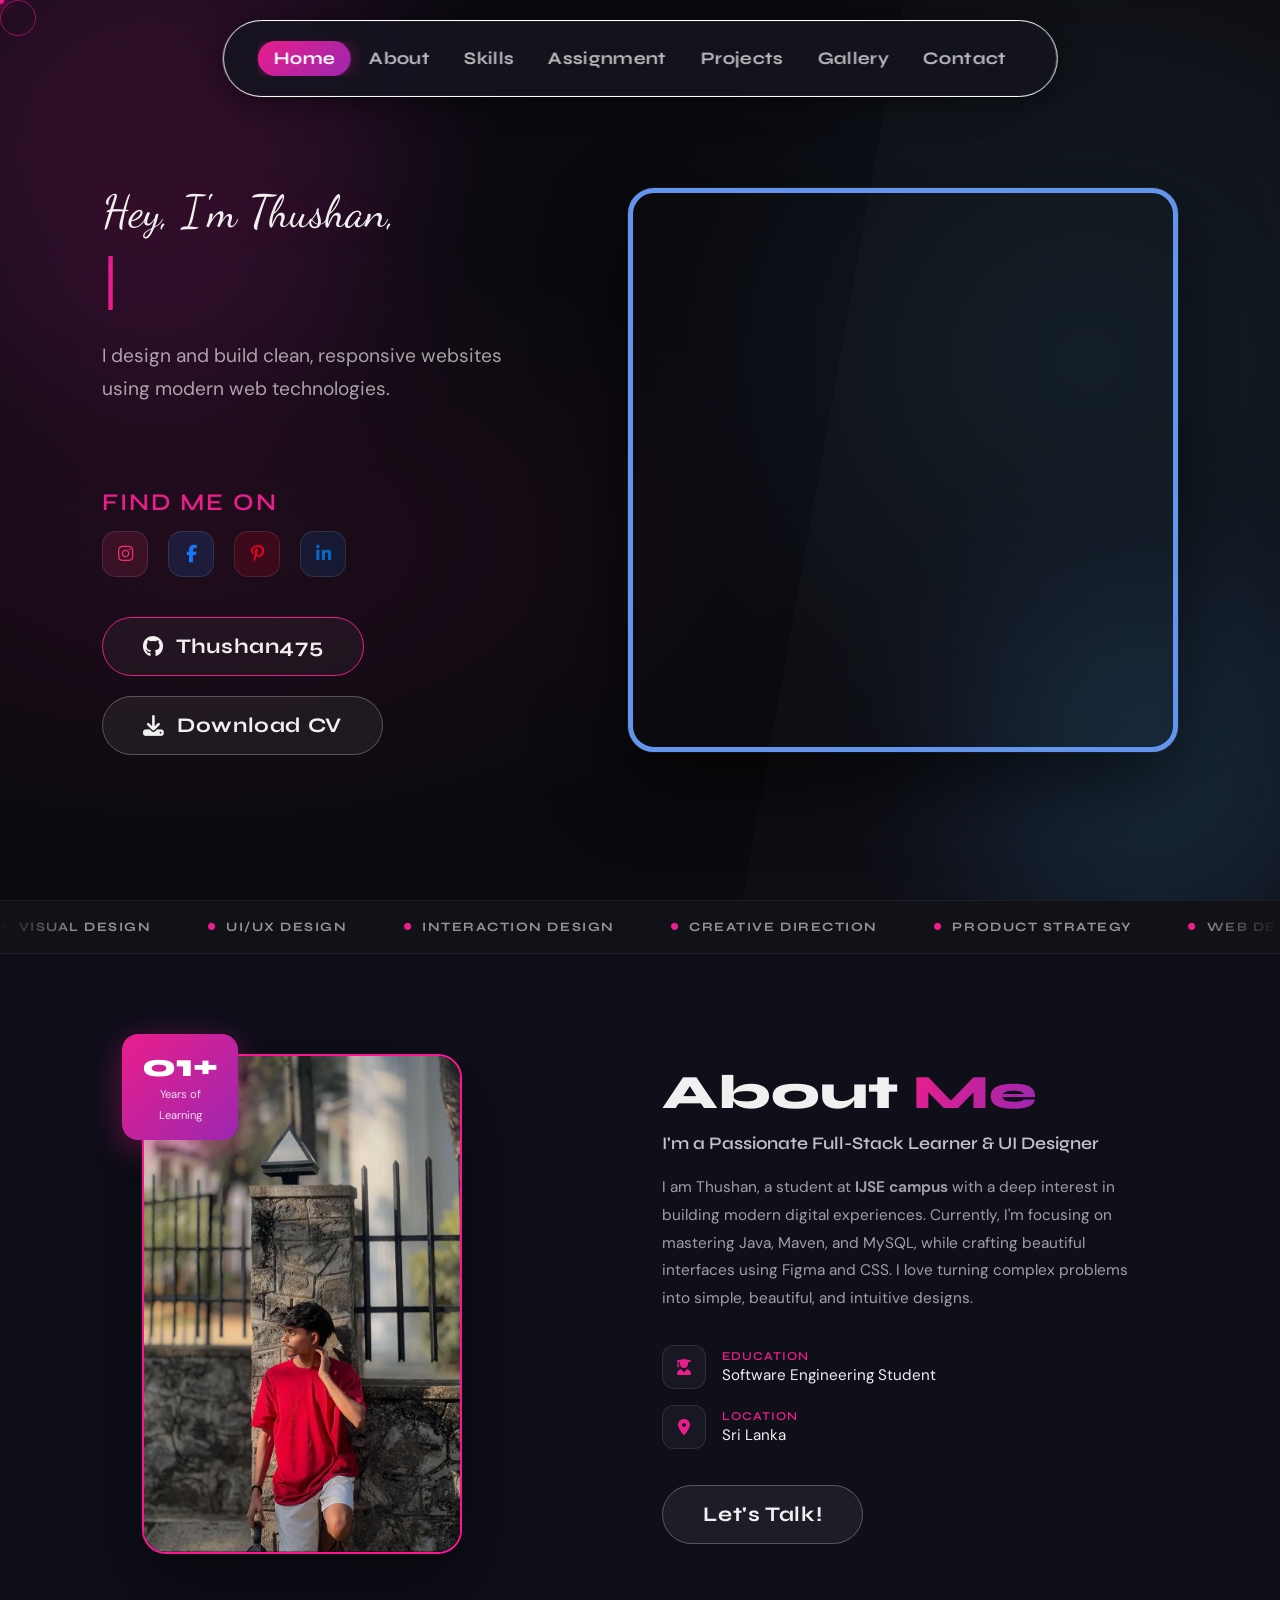
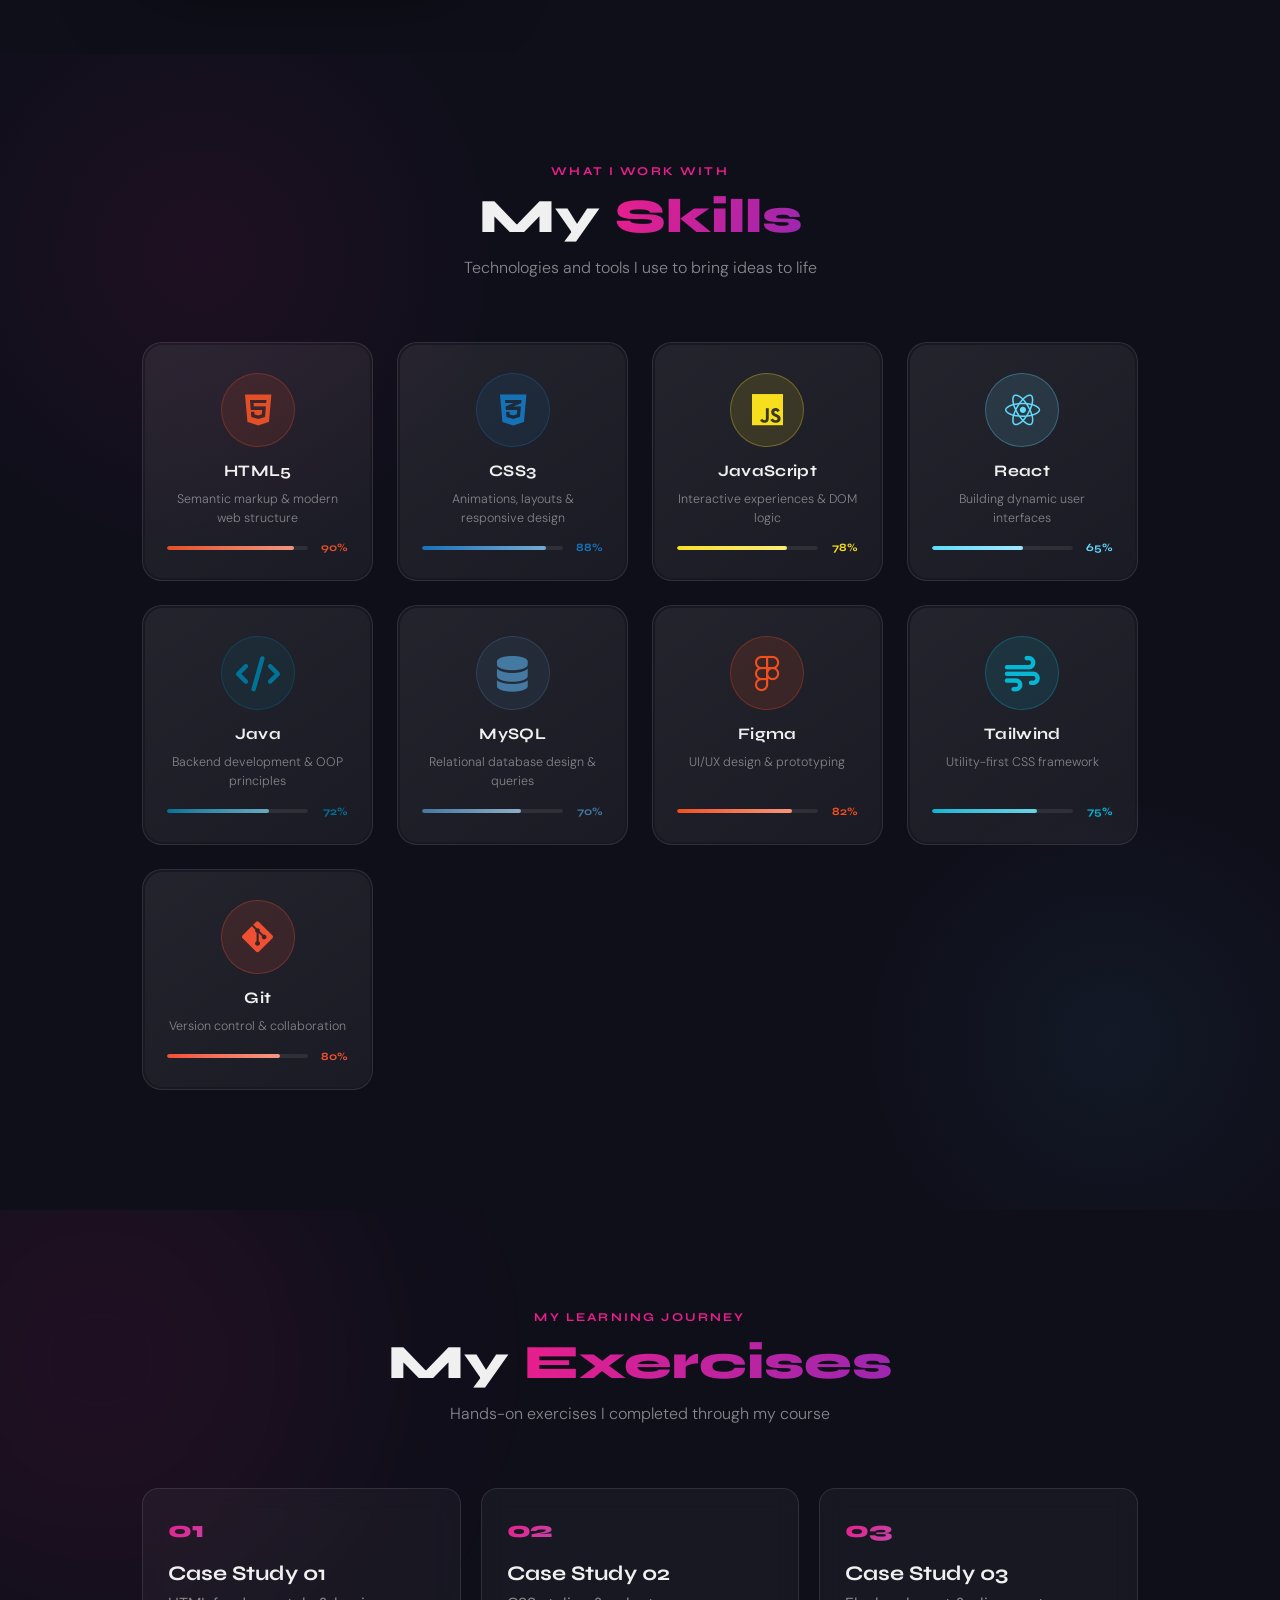
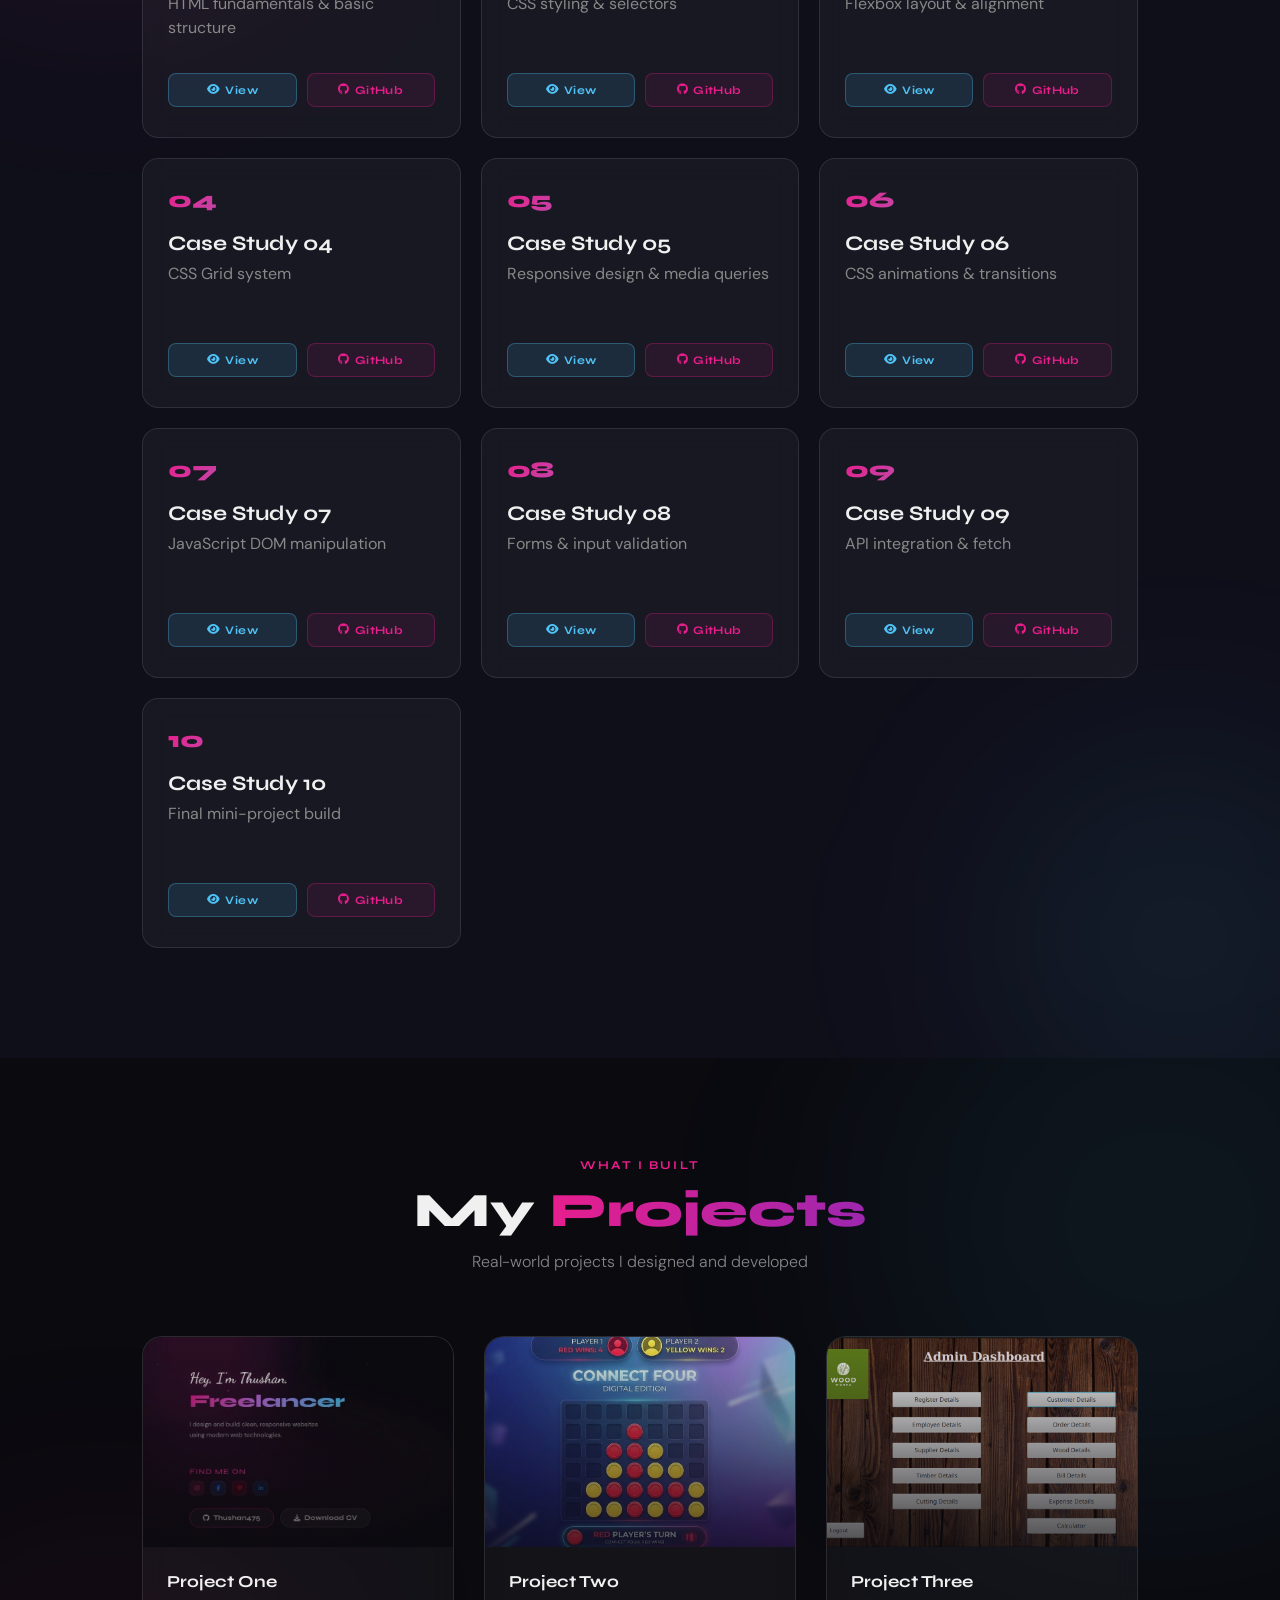
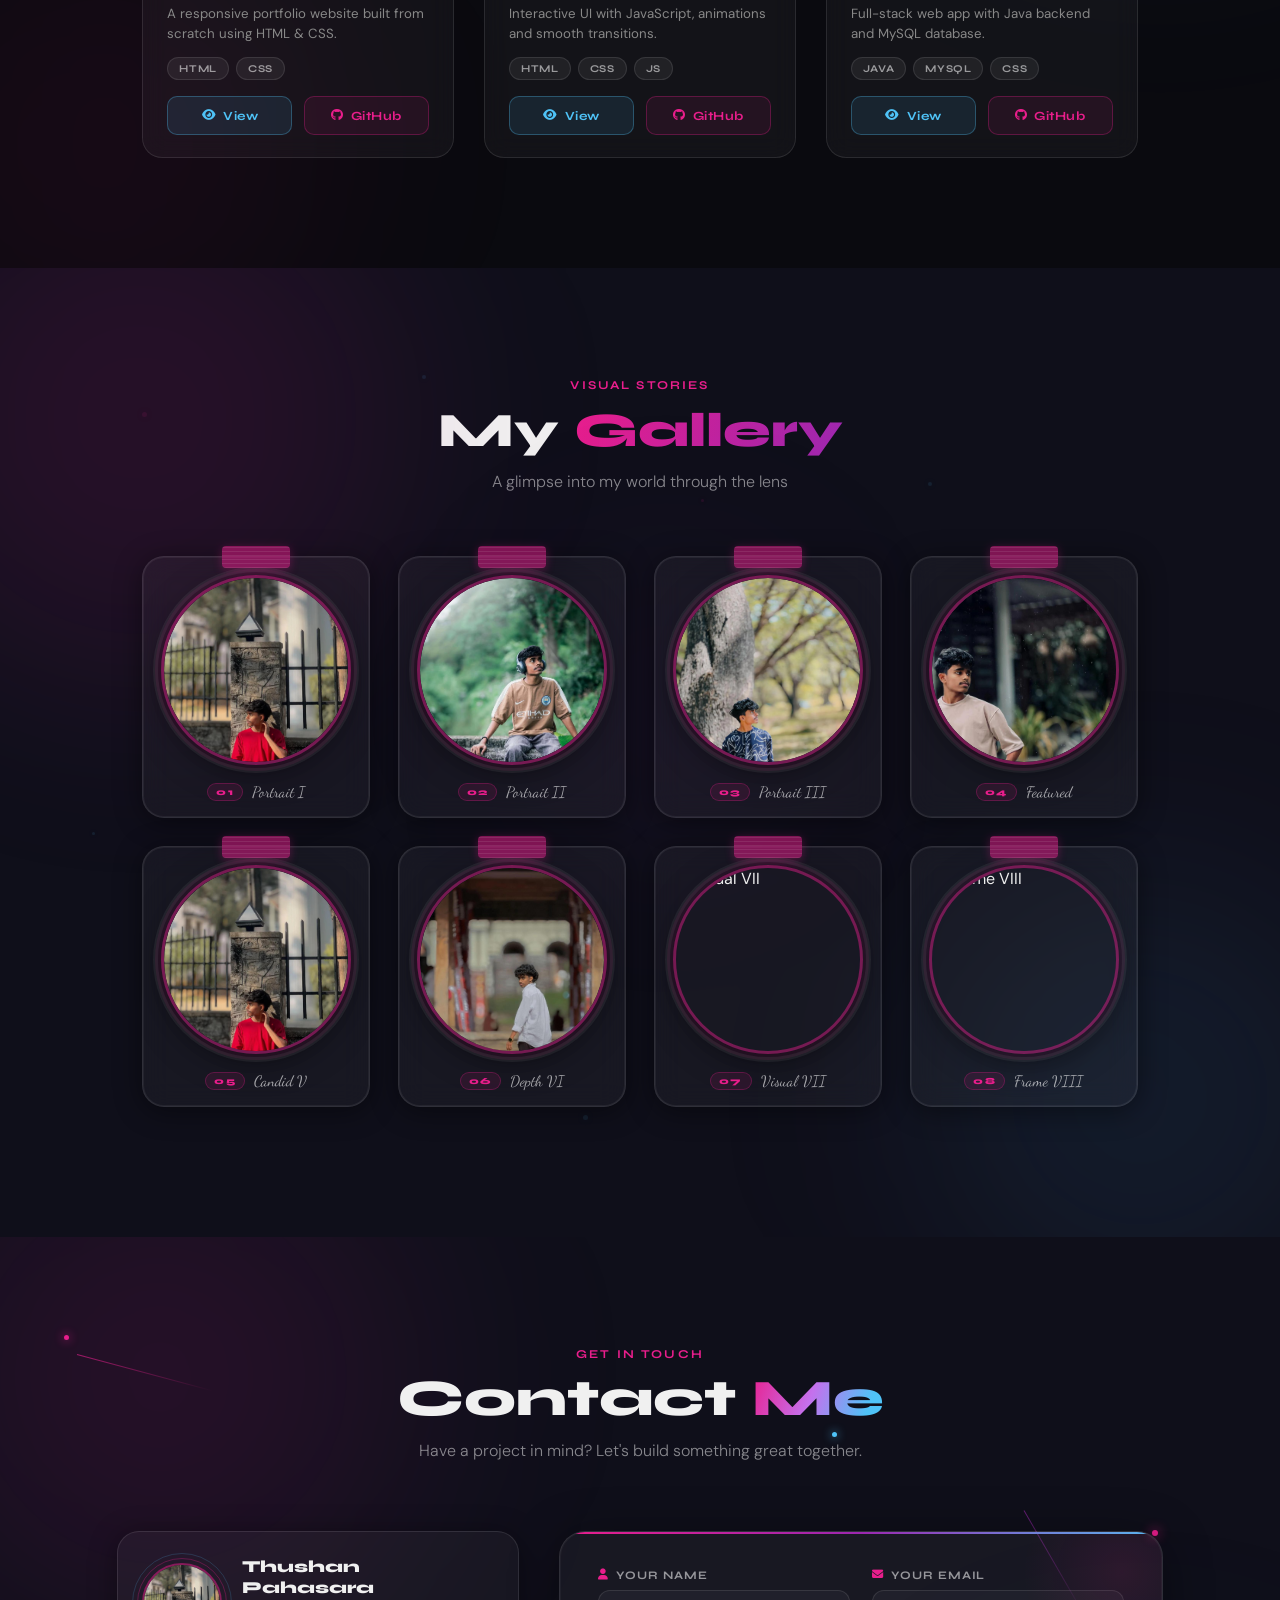
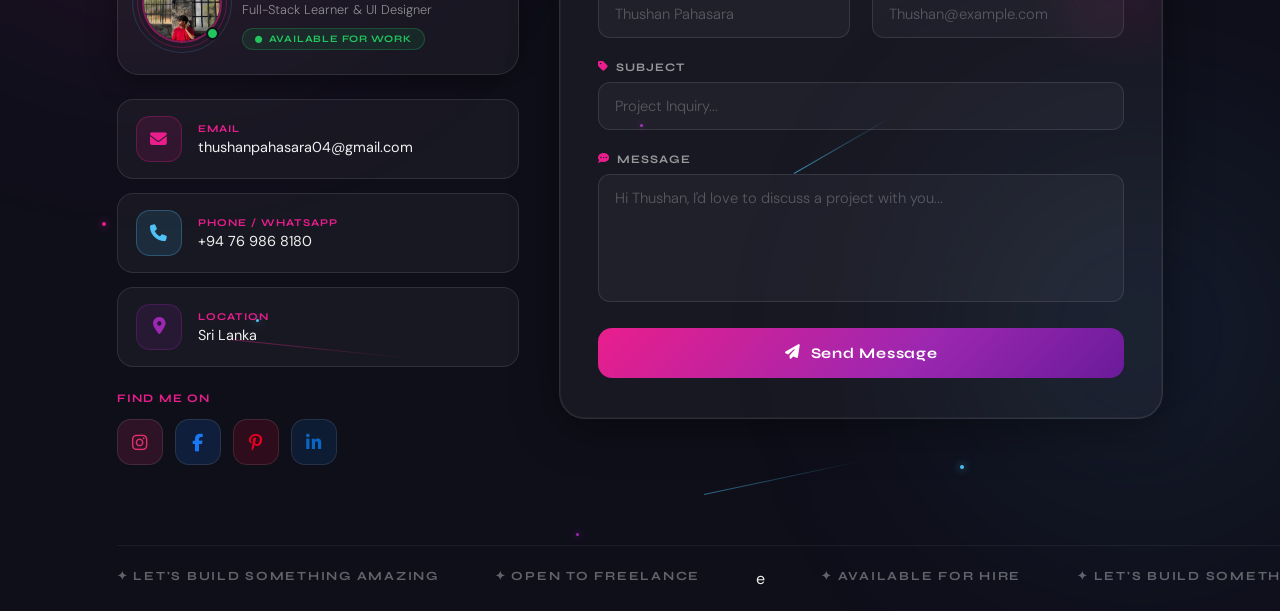
==== commit 3c01bdcd: "upload exercise images" ====
--- a/index.html
+++ b/index.html
@@ -290,7 +290,7 @@
                         <a href="#as-lb-1" class="case-btn case-btn--view">
                             <i class="fas fa-eye"></i> View
                         </a>
-                        <a href="https://github.com/Thushan475" target="_blank" class="case-btn case-btn--github">
+                        <a href="https://github.com/thushan475/my-exercises/tree/main/exercise-01" target="_blank" class="case-btn case-btn--github">
                             <i class="fab fa-github"></i> GitHub
                         </a>
                     </div>
@@ -306,7 +306,7 @@
                         <a href="#as-lb-2" class="case-btn case-btn--view">
                             <i class="fas fa-eye"></i> View
                         </a>
-                        <a href="https://github.com/Thushan475" target="_blank" class="case-btn case-btn--github">
+                        <a href="https://github.com/thushan475/my-exercises/tree/main/exercise-02" target="_blank" class="case-btn case-btn--github">
                             <i class="fab fa-github"></i> GitHub
                         </a>
                     </div>
@@ -322,7 +322,7 @@
                         <a href="#as-lb-3" class="case-btn case-btn--view">
                             <i class="fas fa-eye"></i> View
                         </a>
-                        <a href="https://github.com/Thushan475" target="_blank" class="case-btn case-btn--github">
+                        <a href="https://github.com/thushan475/my-exercises/tree/main/exercise-03" target="_blank" class="case-btn case-btn--github">
                             <i class="fab fa-github"></i> GitHub
                         </a>
                     </div>
@@ -338,7 +338,7 @@
                         <a href="#as-lb-4" class="case-btn case-btn--view">
                             <i class="fas fa-eye"></i> View
                         </a>
-                        <a href="https://github.com/Thushan475" target="_blank" class="case-btn case-btn--github">
+                        <a href="https://github.com/thushan475/my-exercises/tree/main/exercise-04" target="_blank" class="case-btn case-btn--github">
                             <i class="fab fa-github"></i> GitHub
                         </a>
                     </div>
@@ -354,7 +354,7 @@
                         <a href="#as-lb-5" class="case-btn case-btn--view">
                             <i class="fas fa-eye"></i> View
                         </a>
-                        <a href="https://github.com/Thushan475" target="_blank" class="case-btn case-btn--github">
+                        <a href="https://github.com/thushan475/my-exercises/tree/main/exercise-05" target="_blank" class="case-btn case-btn--github">
                             <i class="fab fa-github"></i> GitHub
                         </a>
                     </div>
@@ -370,7 +370,7 @@
                         <a href="#as-lb-6" class="case-btn case-btn--view">
                             <i class="fas fa-eye"></i> View
                         </a>
-                        <a href="https://github.com/Thushan475" target="_blank" class="case-btn case-btn--github">
+                        <a href="https://github.com/thushan475/my-exercises/tree/main/exercise-06" target="_blank" class="case-btn case-btn--github">
                             <i class="fab fa-github"></i> GitHub
                         </a>
                     </div>
@@ -386,7 +386,7 @@
                         <a href="#as-lb-7" class="case-btn case-btn--view">
                             <i class="fas fa-eye"></i> View
                         </a>
-                        <a href="https://github.com/Thushan475" target="_blank" class="case-btn case-btn--github">
+                        <a href="https://github.com/thushan475/my-exercises/tree/main/exercise-07" target="_blank" class="case-btn case-btn--github">
                             <i class="fab fa-github"></i> GitHub
                         </a>
                     </div>
@@ -402,7 +402,7 @@
                         <a href="#as-lb-8" class="case-btn case-btn--view">
                             <i class="fas fa-eye"></i> View
                         </a>
-                        <a href="https://github.com/Thushan475" target="_blank" class="case-btn case-btn--github">
+                        <a href="https://github.com/thushan475/my-exercises/tree/main/exercise-08" target="_blank" class="case-btn case-btn--github">
                             <i class="fab fa-github"></i> GitHub
                         </a>
                     </div>
@@ -418,7 +418,7 @@
                         <a href="#as-lb-9" class="case-btn case-btn--view">
                             <i class="fas fa-eye"></i> View
                         </a>
-                        <a href="https://github.com/Thushan475" target="_blank" class="case-btn case-btn--github">
+                        <a href="https://github.com/thushan475/my-exercises/tree/main/exercise-09" target="_blank" class="case-btn case-btn--github">
                             <i class="fab fa-github"></i> GitHub
                         </a>
                     </div>
@@ -434,7 +434,7 @@
                         <a href="#as-lb-10" class="case-btn case-btn--view">
                             <i class="fas fa-eye"></i> View
                         </a>
-                        <a href="https://github.com/Thushan475" target="_blank" class="case-btn case-btn--github">
+                        <a href="https://github.com/thushan475/my-exercises/tree/main/exercise-10" target="_blank" class="case-btn case-btn--github">
                             <i class="fab fa-github"></i> GitHub
                         </a>
                     </div>
@@ -455,7 +455,7 @@
         </a>
 
         <div class="as-lb-img-wrap full-preview">
-            <img src="assets/myimage1.jpeg" alt="Preview">
+            <img src="assets/exercise1.png" alt="Preview">
         </div>
 
     </div>
@@ -469,7 +469,7 @@
         </a>
 
         <div class="as-lb-img-wrap full-preview">
-            <img src="assets/myimage1.jpeg" alt="Preview">
+            <img src="assets/exercise2.png" alt="Preview">
         </div>
 
     </div>
@@ -484,7 +484,7 @@
         </a>
 
         <div class="as-lb-img-wrap full-preview">
-            <img src="assets/myimage1.jpeg" alt="Preview">
+            <img src="assets/exercise3.png" alt="Preview">
         </div>
 
     </div>
@@ -498,7 +498,7 @@
         </a>
 
         <div class="as-lb-img-wrap full-preview">
-            <img src="assets/myimage1.jpeg" alt="Preview">
+            <img src="assets/exercise4.png" alt="Preview">
         </div>
 
     </div>
@@ -513,7 +513,7 @@
         </a>
 
         <div class="as-lb-img-wrap full-preview">
-            <img src="assets/myimage1.jpeg" alt="Preview">
+            <img src="assets/exercise5.png" alt="Preview">
         </div>
 
     </div>
@@ -528,7 +528,7 @@
         </a>
 
         <div class="as-lb-img-wrap full-preview">
-            <img src="assets/myimage1.jpeg" alt="Preview">
+            <img src="assets/exercise6.png" alt="Preview">
         </div>
 
     </div>
@@ -543,7 +543,7 @@
         </a>
 
         <div class="as-lb-img-wrap full-preview">
-            <img src="assets/myimage1.jpeg" alt="Preview">
+            <img src="assets/exercise7.png" alt="Preview">
         </div>
 
     </div>
@@ -558,7 +558,7 @@
         </a>
 
         <div class="as-lb-img-wrap full-preview">
-            <img src="assets/myimage1.jpeg" alt="Preview">
+            <img src="assets/exercise8.png" alt="Preview">
         </div>
 
     </div>
@@ -572,7 +572,7 @@
         </a>
 
         <div class="as-lb-img-wrap full-preview">
-            <img src="assets/myimage1.jpeg" alt="Preview">
+            <img src="assets/exercise9.png" alt="Preview">
         </div>
 
     </div>
@@ -586,7 +586,7 @@
         </a>
 
         <div class="as-lb-img-wrap full-preview">
-            <img src="assets/myimage1.jpeg" alt="Preview">
+            <img src="assets/exercise10.png" alt="Preview">
         </div>
 
     </div>
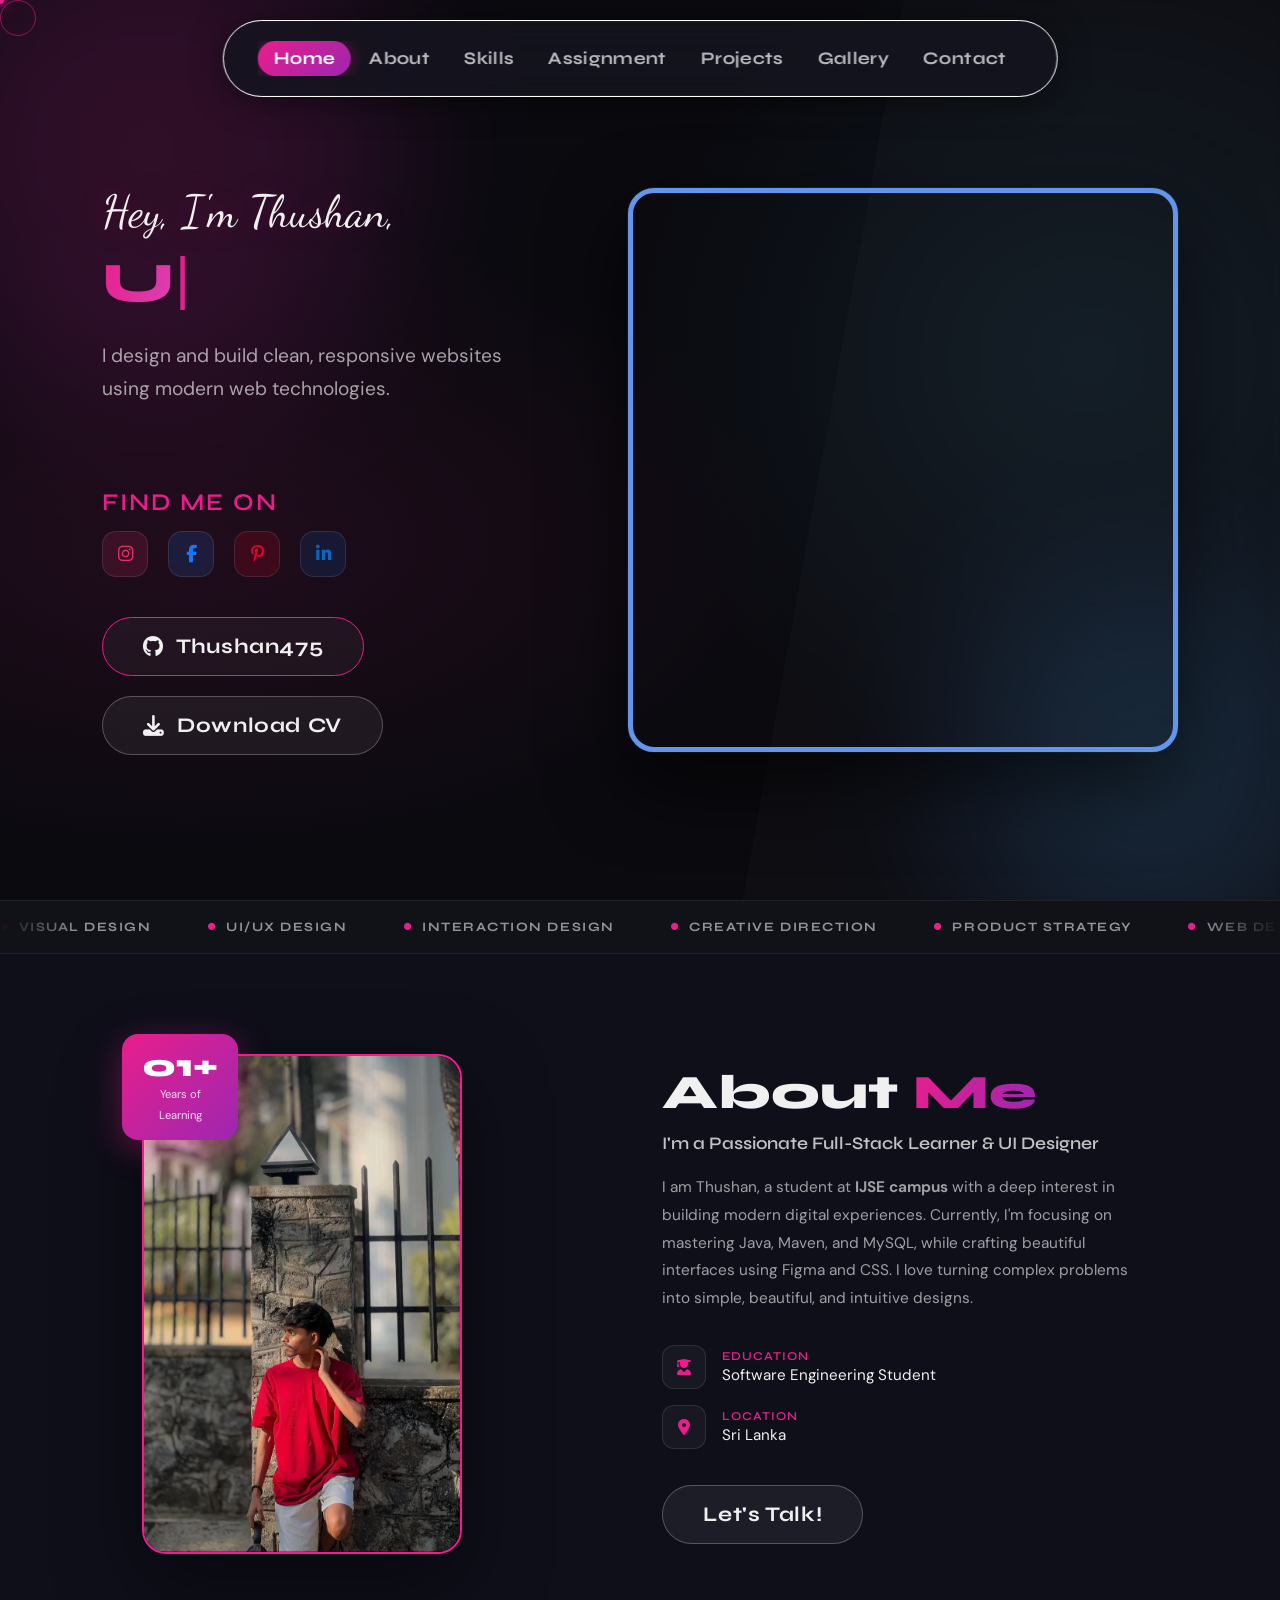
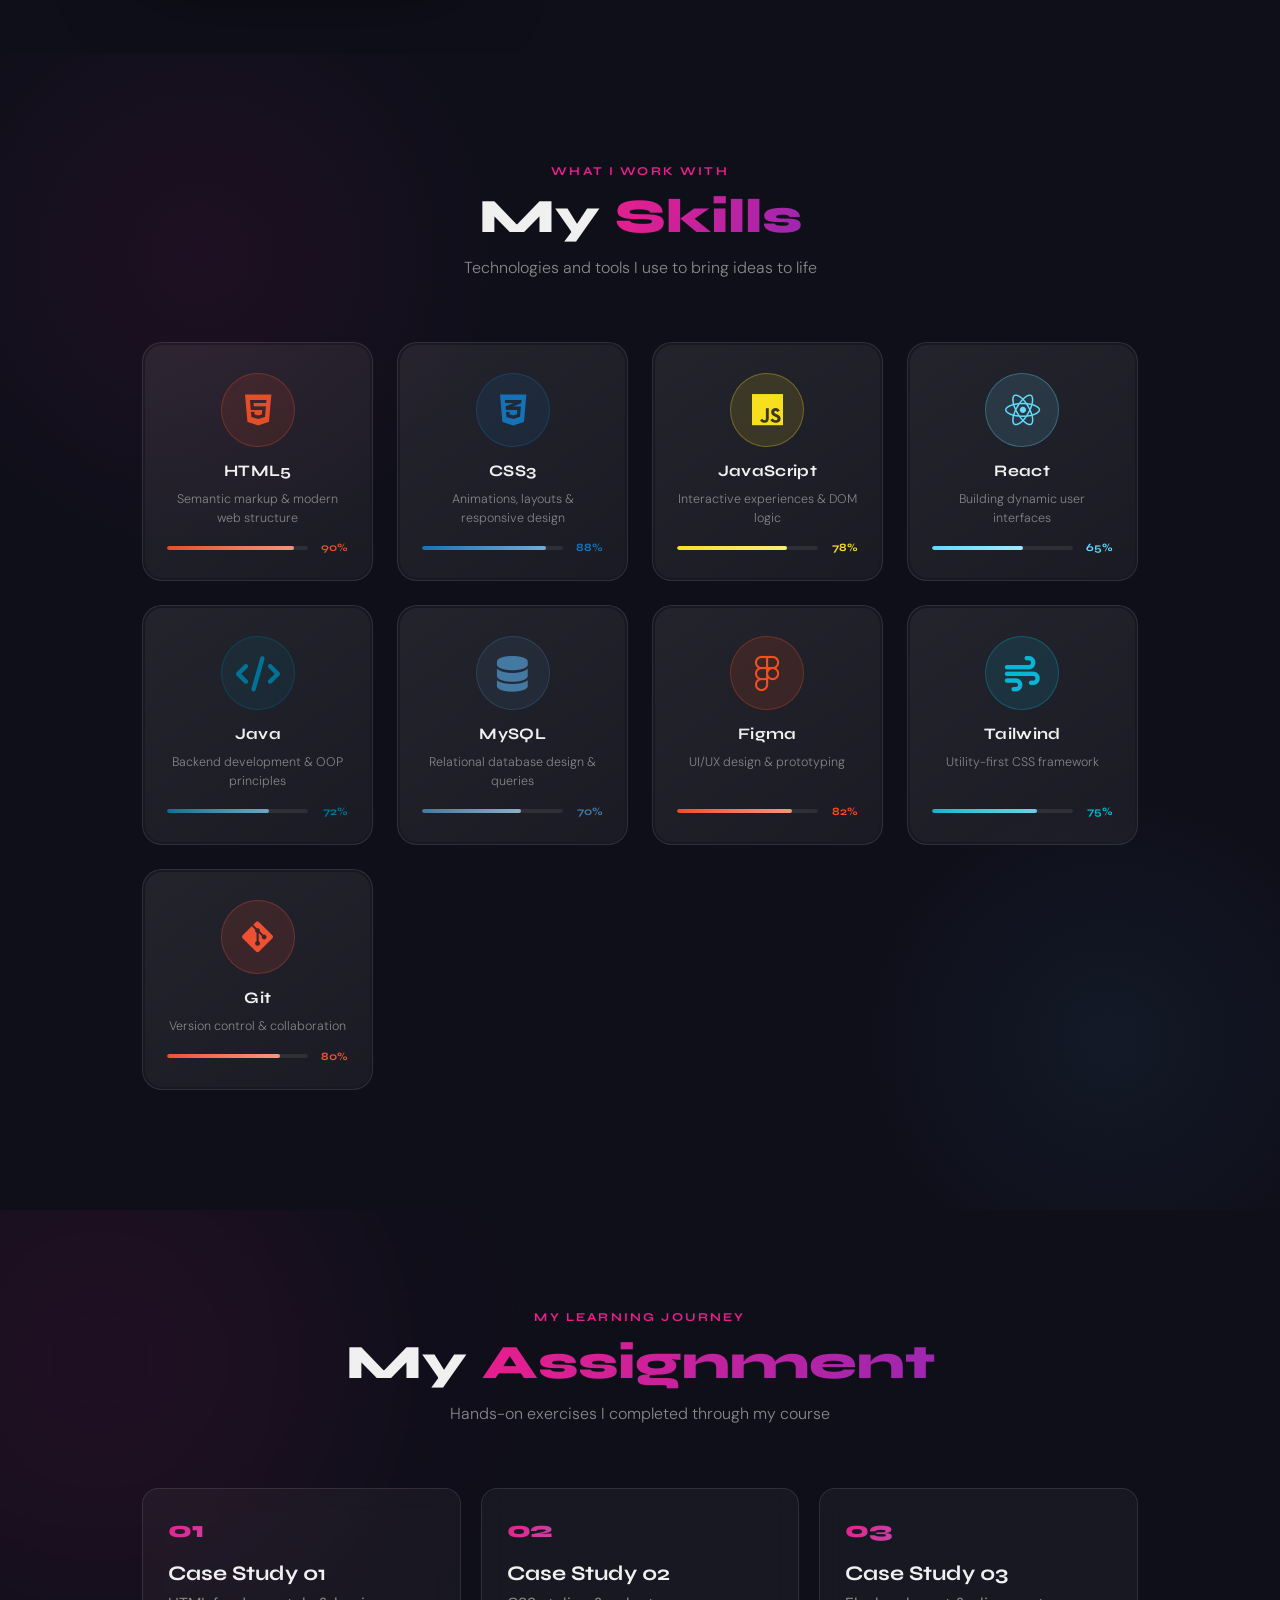
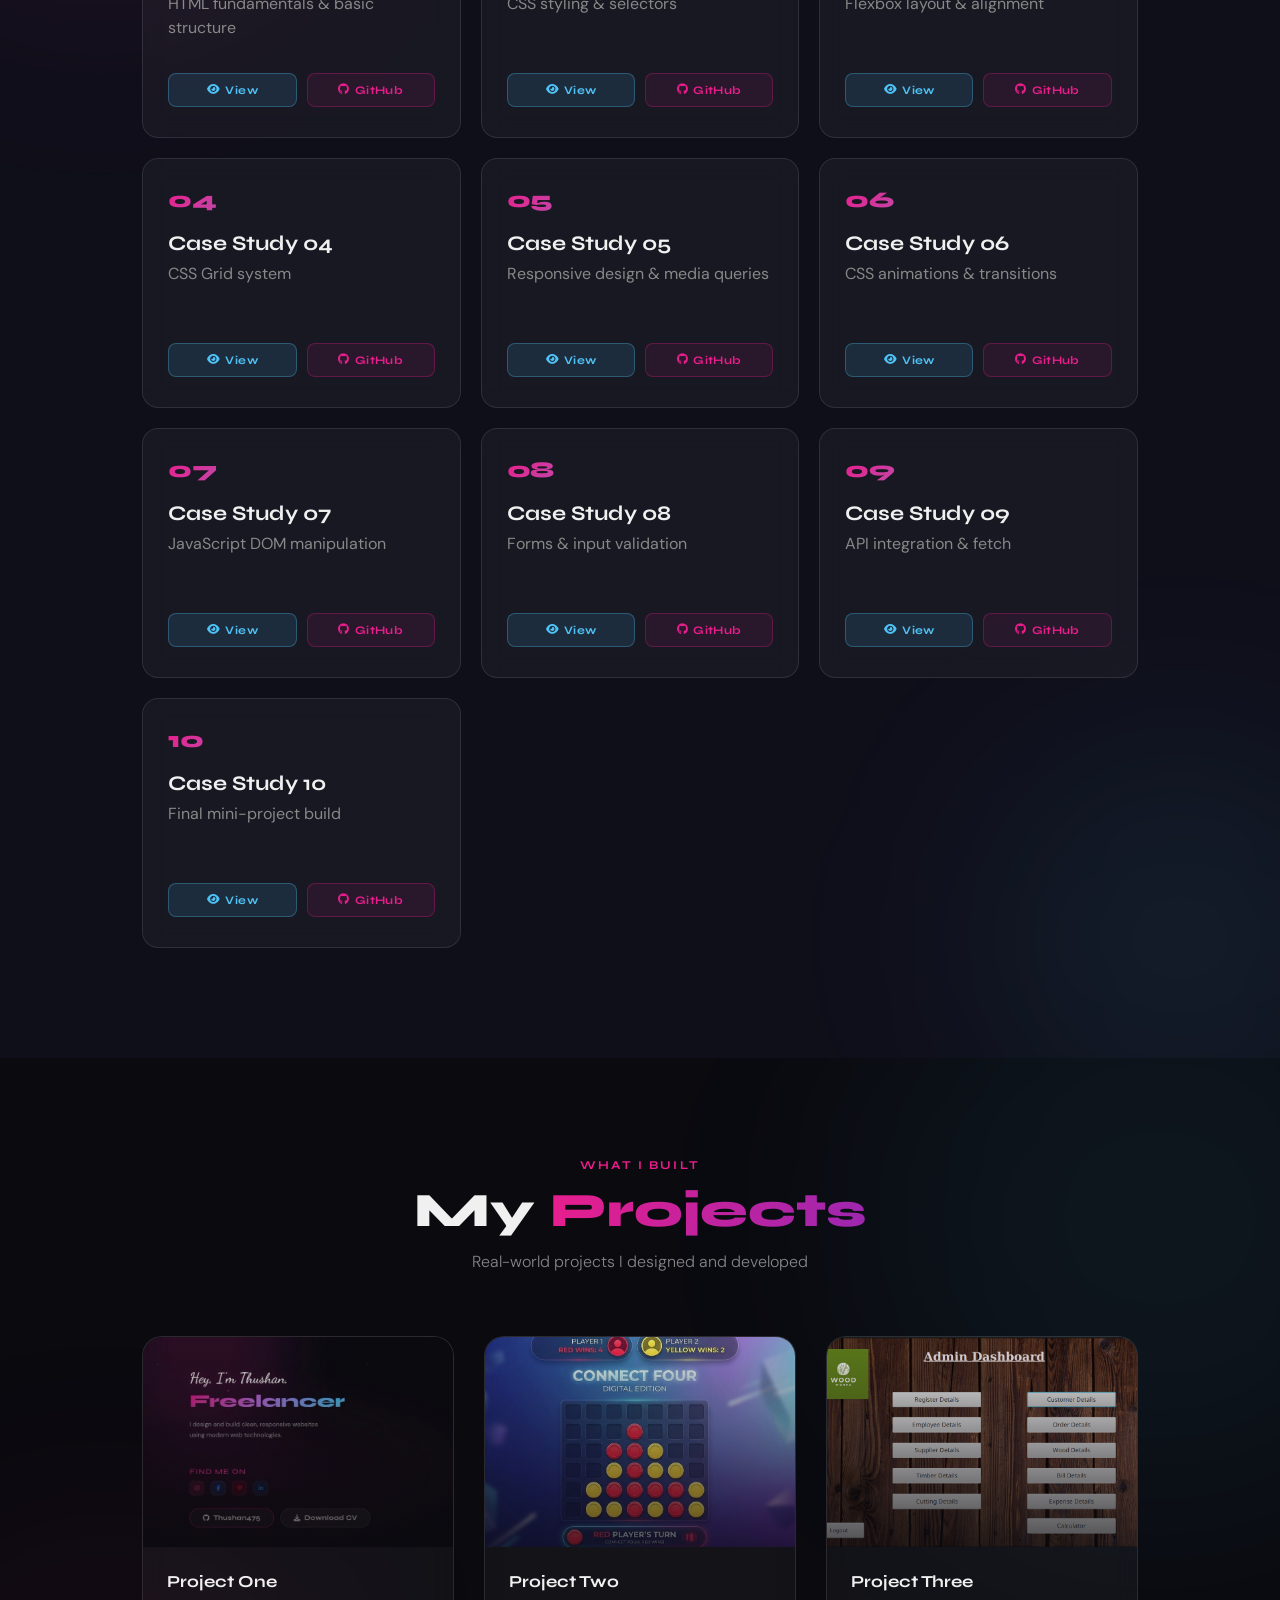
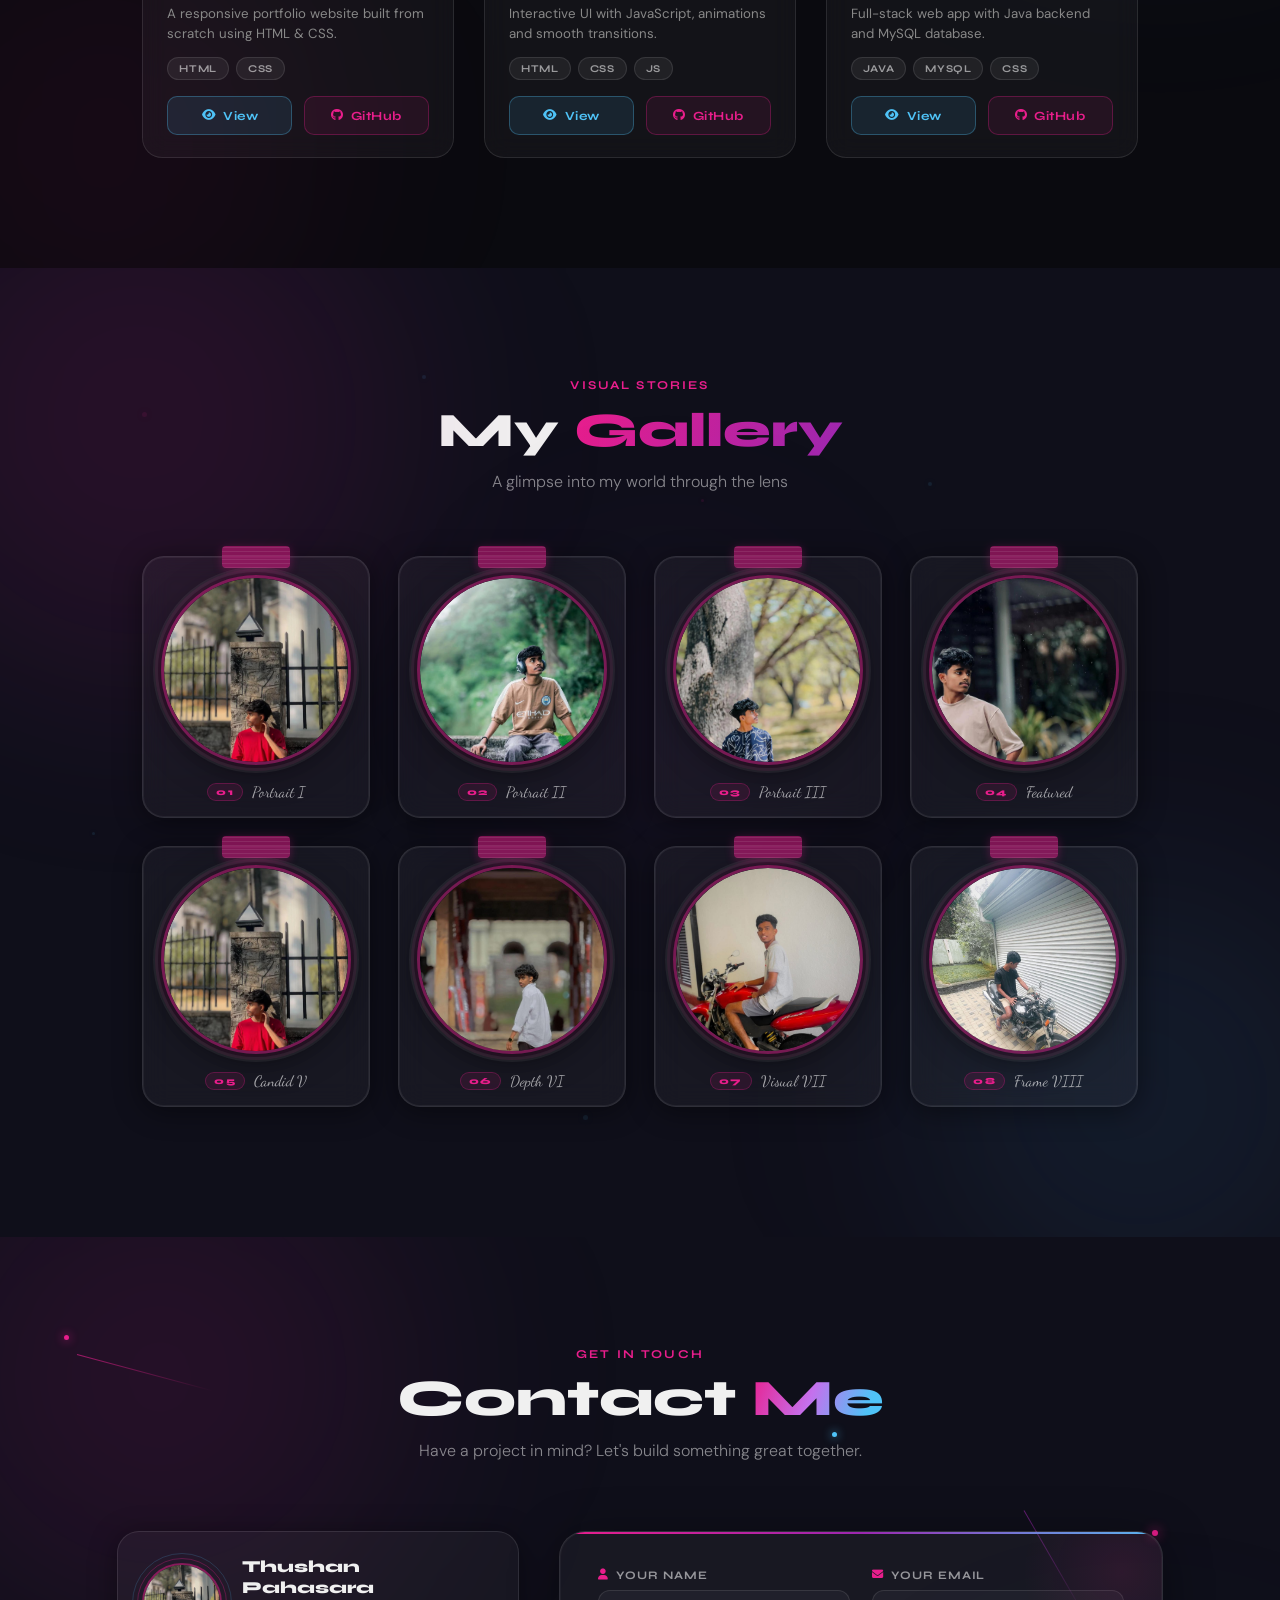
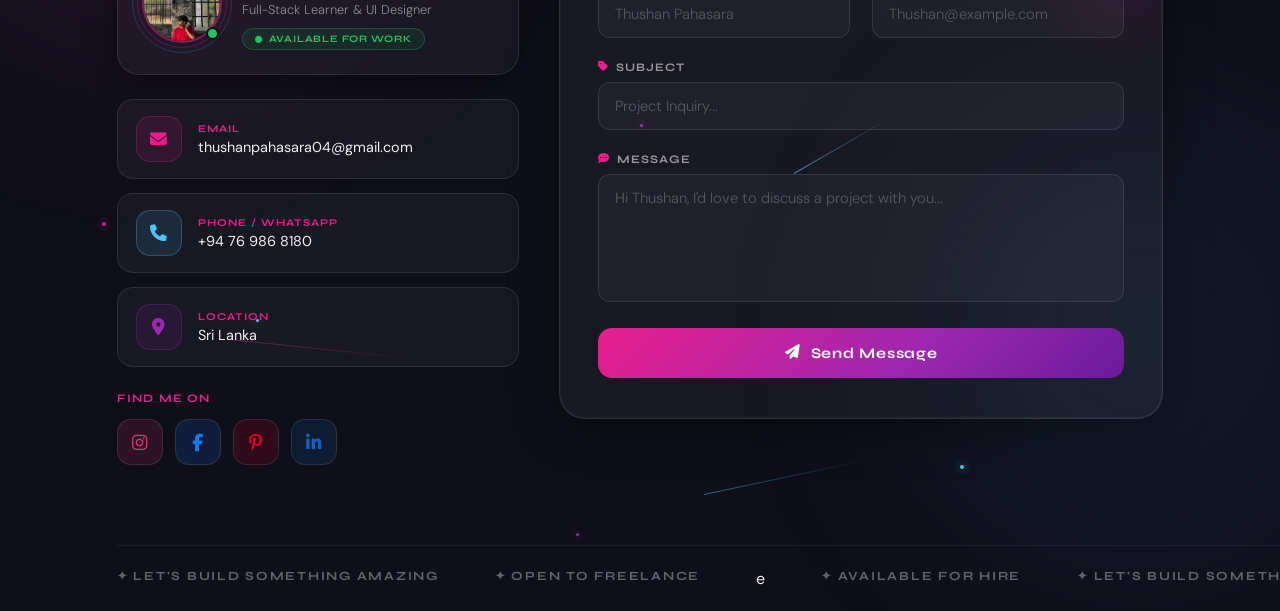
==== commit 161a0817: "update" ====
--- a/index.html
+++ b/index.html
@@ -77,7 +77,7 @@
     <div class="carousel-wrap">
         <div class="carousel">
             <div class="carousel-slide"><img src="assets/myimage1.jpeg" alt="photo 1"></div>
-            <div class="carousel-slide"><img src="assets/myimage2.jpeg" alt="photo 2"></div>
+            <div class="carousel-slide"><img src="assets/myimage9.png" alt="photo 2"></div>
             <div class="carousel-slide"><img src="assets/myimage3.jpeg" alt="photo 3"></div>
         </div>
     </div>
@@ -274,7 +274,7 @@
         <div class="container">
             <div class="section-header">
                 <p class="section-eyebrow">My Learning Journey</p>
-                <h2 class="section-title">My <span>Exercises</span></h2>
+                <h2 class="section-title">My <span>Assignment</span></h2>
                 <p class="section-subtitle">Hands-on exercises I completed through my course</p>
             </div>
 
@@ -820,7 +820,7 @@
             <a href="#lb-7" class="g-card">
                 <div class="g-tape" aria-hidden="true"></div>
                 <div class="g-img-wrap">
-                    <img src="assets/myimage.jpeg" alt="Visual VII" loading="lazy"/>
+                    <img src="assets/myimage10.png" alt="Visual VII" loading="lazy"/>
                     <div class="g-overlay" aria-hidden="true"><i class="fas fa-expand-alt"></i></div>
                 </div>
                 <p class="g-caption"><span class="g-num">07</span> Visual VII</p>
@@ -829,7 +829,7 @@
             <a href="#lb-8" class="g-card">
                 <div class="g-tape" aria-hidden="true"></div>
                 <div class="g-img-wrap">
-                    <img src="assets/myimage.jpeg" alt="Frame VIII" loading="lazy"/>
+                    <img src="assets/myimage11.png" alt="Frame VIII" loading="lazy"/>
                     <div class="g-overlay" aria-hidden="true"><i class="fas fa-expand-alt"></i></div>
                 </div>
                 <p class="g-caption"><span class="g-num">08</span> Frame VIII</p>
@@ -899,7 +899,7 @@
     <a href="#Gallery" class="lb-backdrop" aria-label="Close"></a>
     <div class="lb-box">
         <a href="#Gallery" class="lb-close" aria-label="Close"><i class="fas fa-times"></i></a>
-        <div class="lb-img-wrap"><img src="assets/myimage.jpeg" alt="Visual VII"/></div>
+        <div class="lb-img-wrap"><img src="assets/myimage10.png" alt="Visual VII"/></div>
         <div class="lb-meta"><span class="lb-title">Visual VII</span><span class="lb-counter">07 / 08</span></div>
     </div>
 </div>
@@ -908,7 +908,7 @@
     <a href="#Gallery" class="lb-backdrop" aria-label="Close"></a>
     <div class="lb-box">
         <a href="#Gallery" class="lb-close" aria-label="Close"><i class="fas fa-times"></i></a>
-        <div class="lb-img-wrap"><img src="assets/myimage.jpeg" alt="Frame VIII"/></div>
+        <div class="lb-img-wrap"><img src="assets/myimage11.png" alt="Frame VIII"/></div>
         <div class="lb-meta"><span class="lb-title">Frame VIII</span><span class="lb-counter">08 / 08</span></div>
     </div>
 </div>
@@ -1059,5 +1059,6 @@
 </section>
 
 <script src="js.js"></script>
+
 </body>
 </html>
--- a/style.css
+++ b/style.css
@@ -1302,6 +1302,7 @@
         height: 32px;
     }
 }
+
 /* =====================================================================
    PROJECTS SECTION
    ===================================================================== */
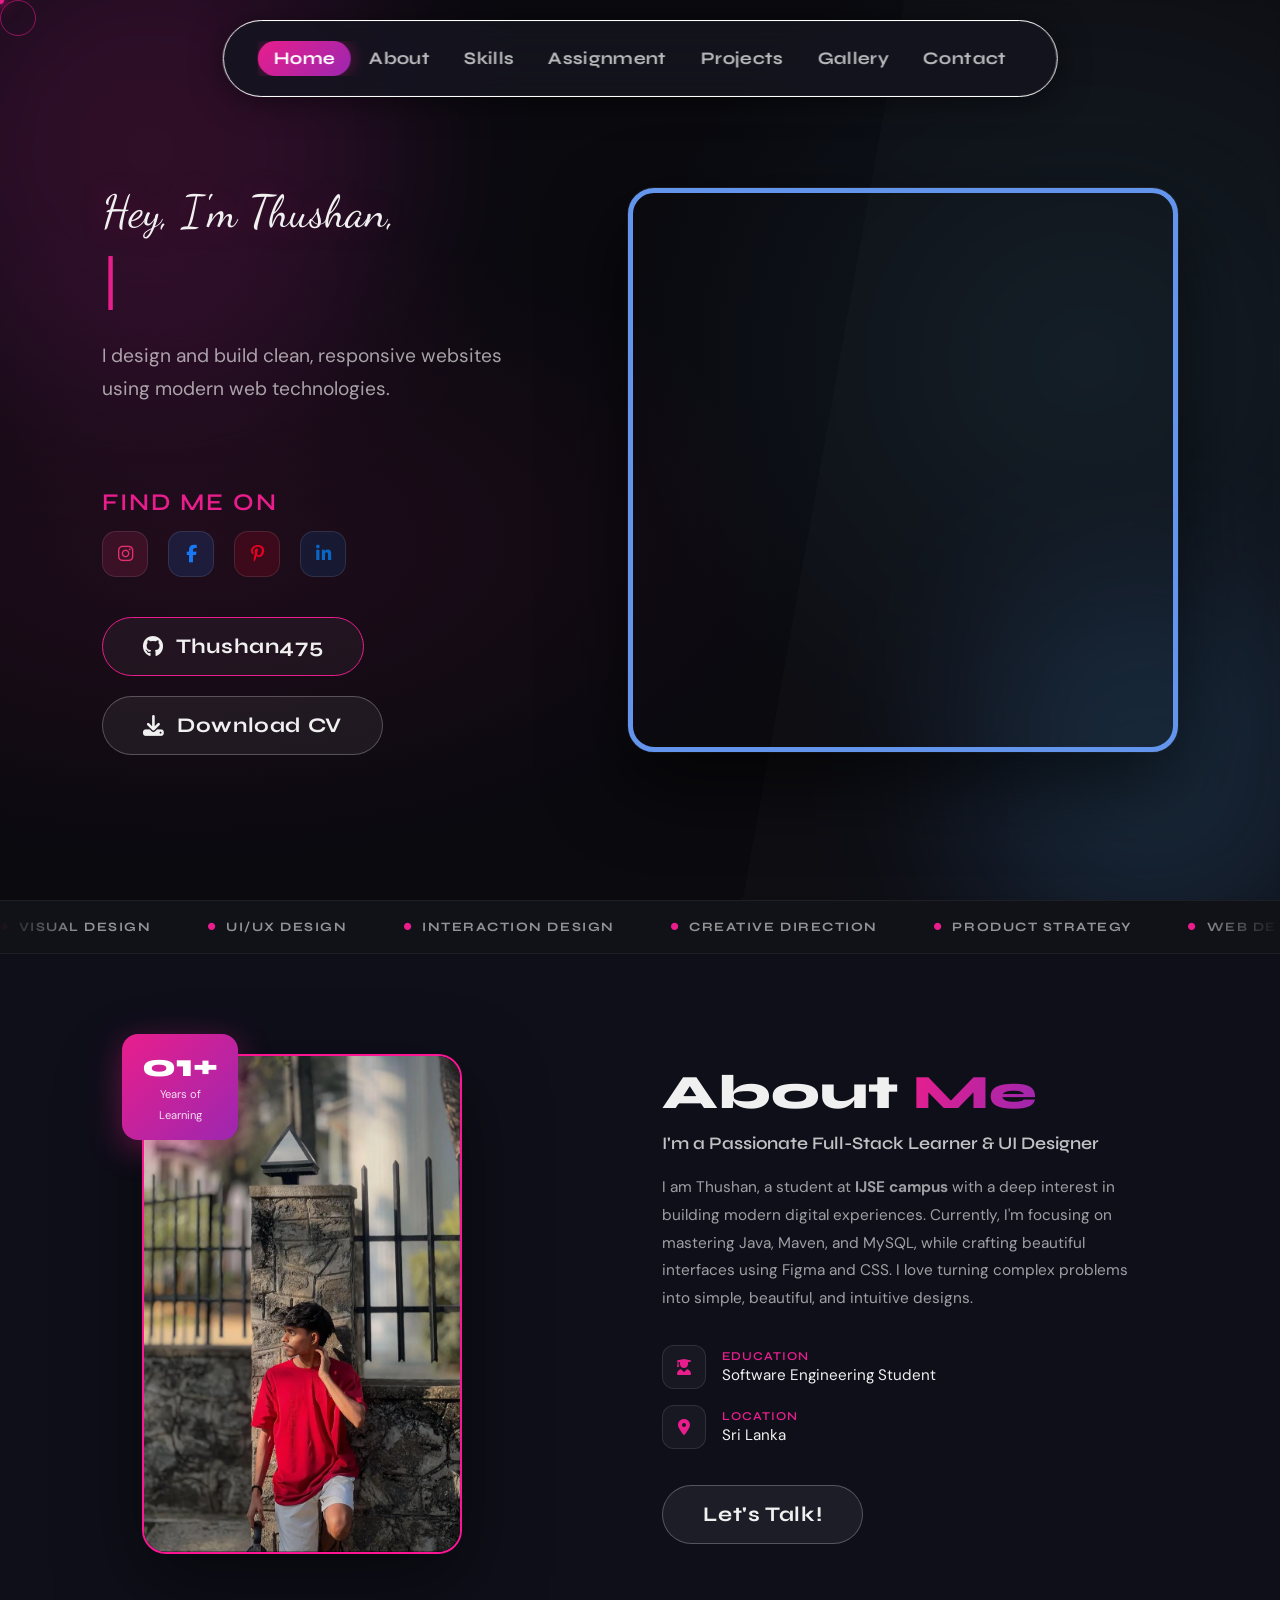
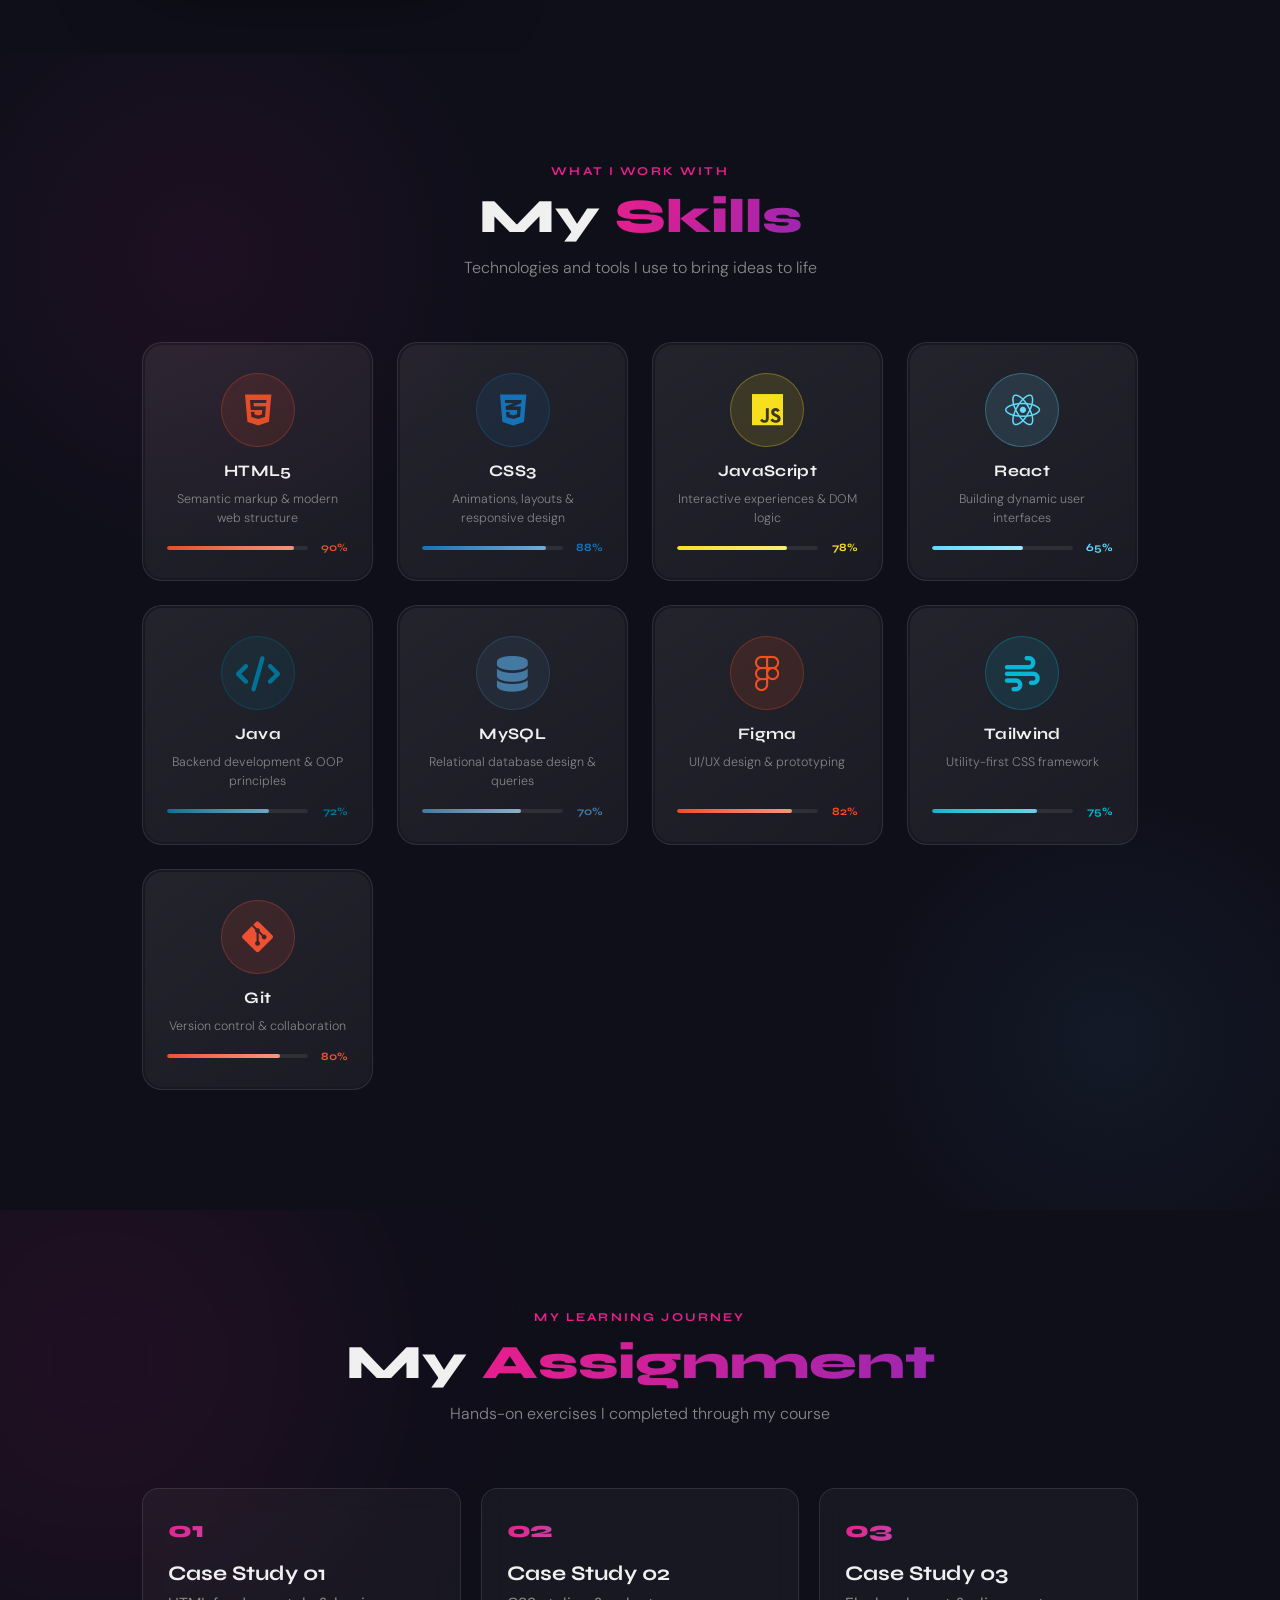
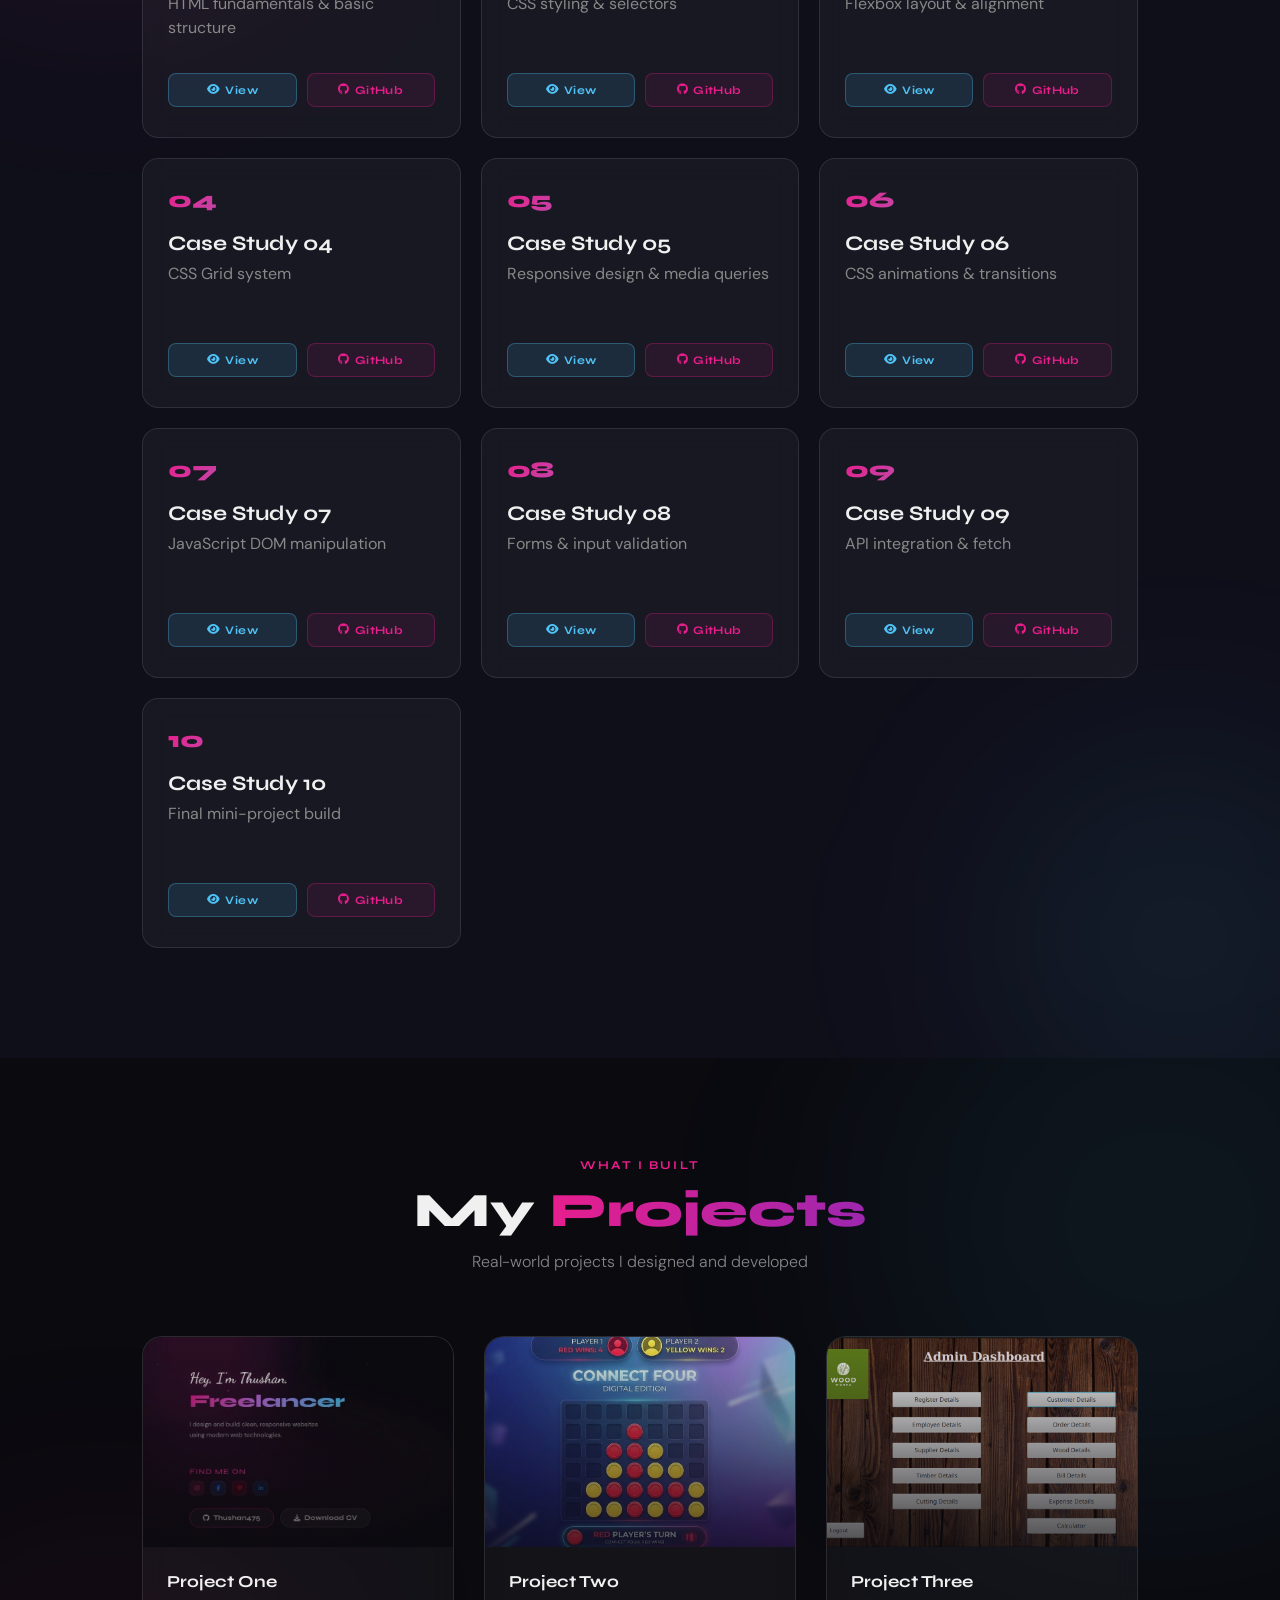
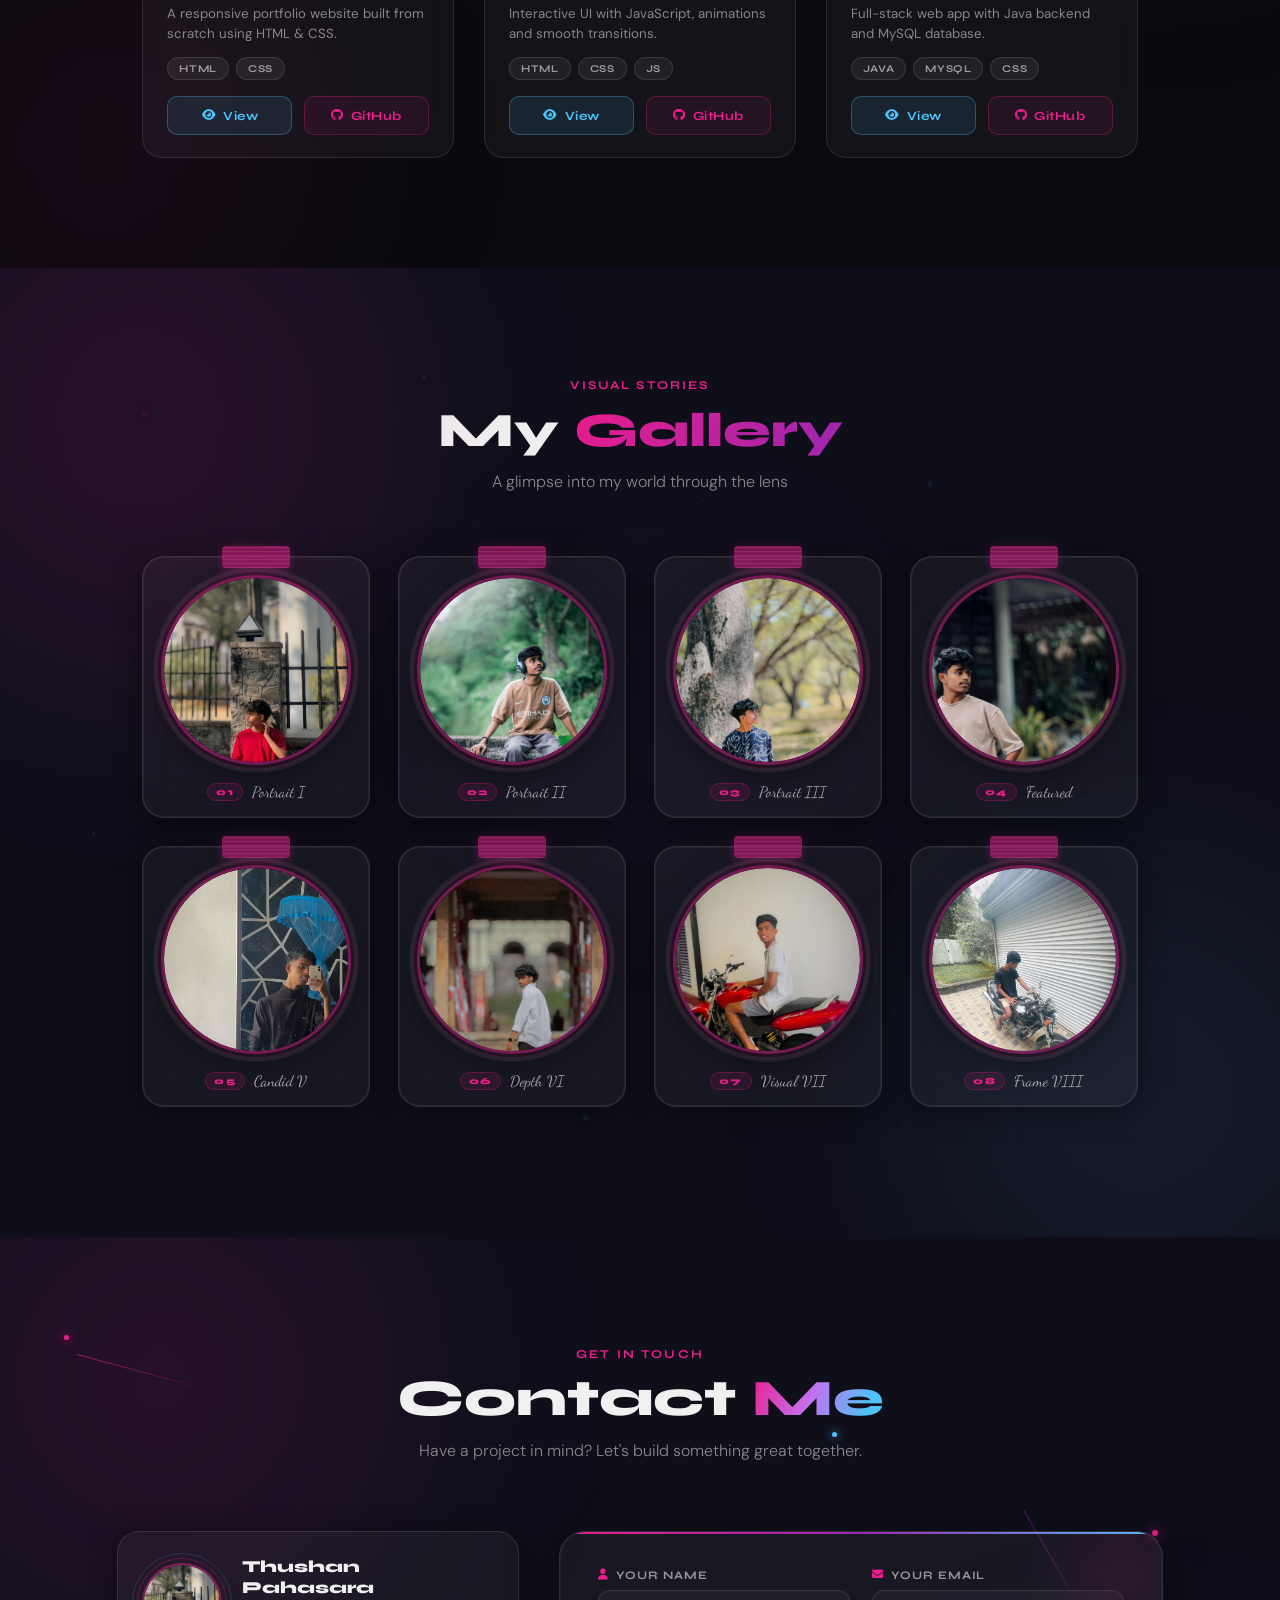
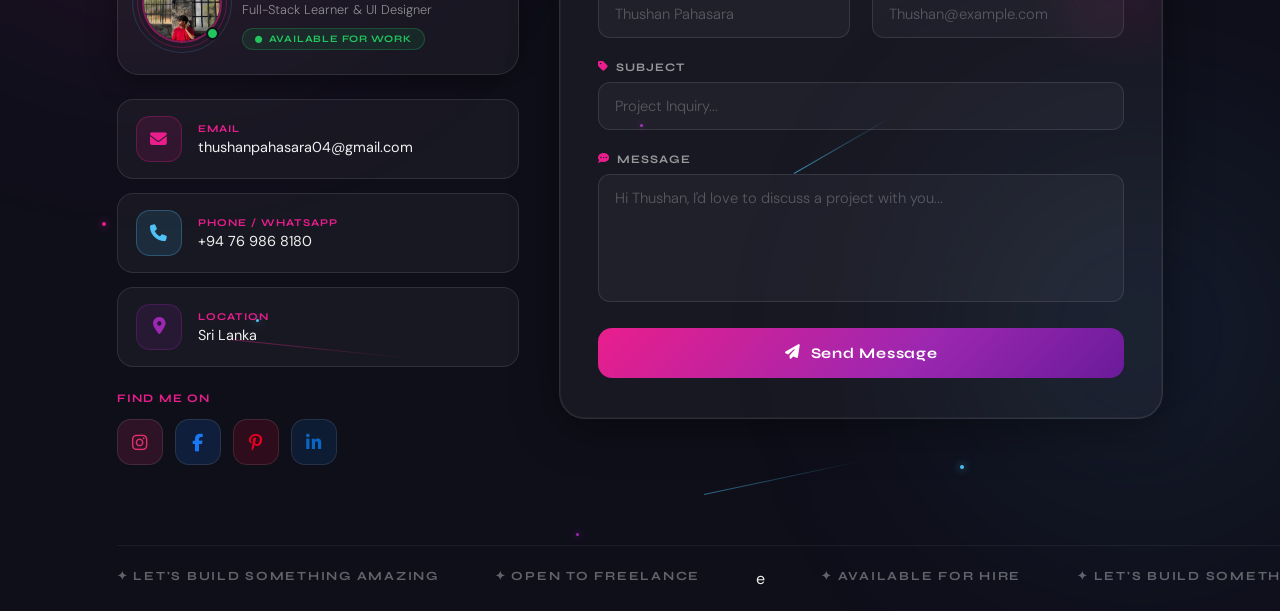
==== commit 9d9aa68a: "update" ====
--- a/index.html
+++ b/index.html
@@ -802,7 +802,7 @@
             <a href="#lb-5" class="g-card">
                 <div class="g-tape" aria-hidden="true"></div>
                 <div class="g-img-wrap">
-                    <img src="assets/myimage1.jpeg" alt="Candid V" loading="lazy"/>
+                    <img src="assets/myimage12.png" alt="Candid V" loading="lazy"/>
                     <div class="g-overlay" aria-hidden="true"><i class="fas fa-expand-alt"></i></div>
                 </div>
                 <p class="g-caption"><span class="g-num">05</span> Candid V</p>
@@ -881,7 +881,7 @@
     <a href="#Gallery" class="lb-backdrop" aria-label="Close"></a>
     <div class="lb-box">
         <a href="#Gallery" class="lb-close" aria-label="Close"><i class="fas fa-times"></i></a>
-        <div class="lb-img-wrap"><img src="assets/myimage1.jpeg" alt="Candid V"/></div>
+        <div class="lb-img-wrap"><img src="assets/myimage12.png" alt="Candid V"/></div>
         <div class="lb-meta"><span class="lb-title">Candid V</span><span class="lb-counter">05 / 08</span></div>
     </div>
 </div>
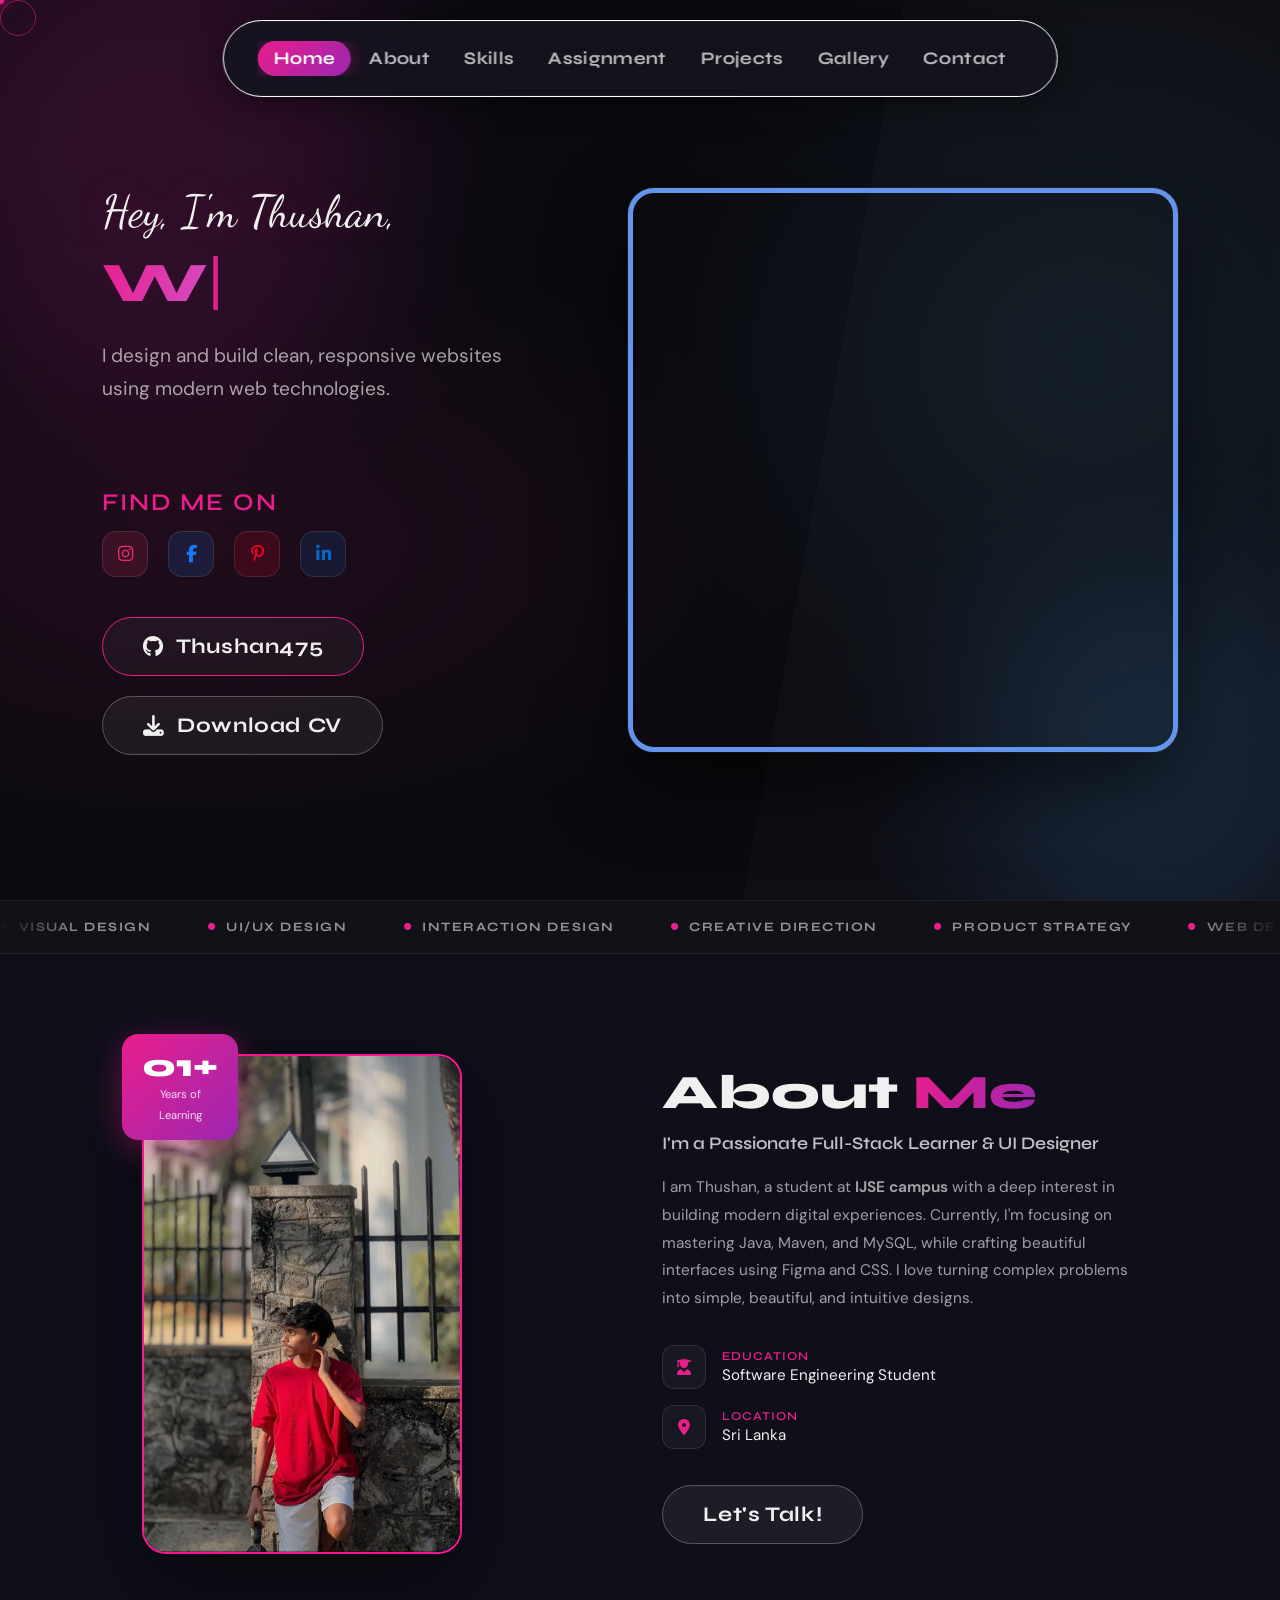
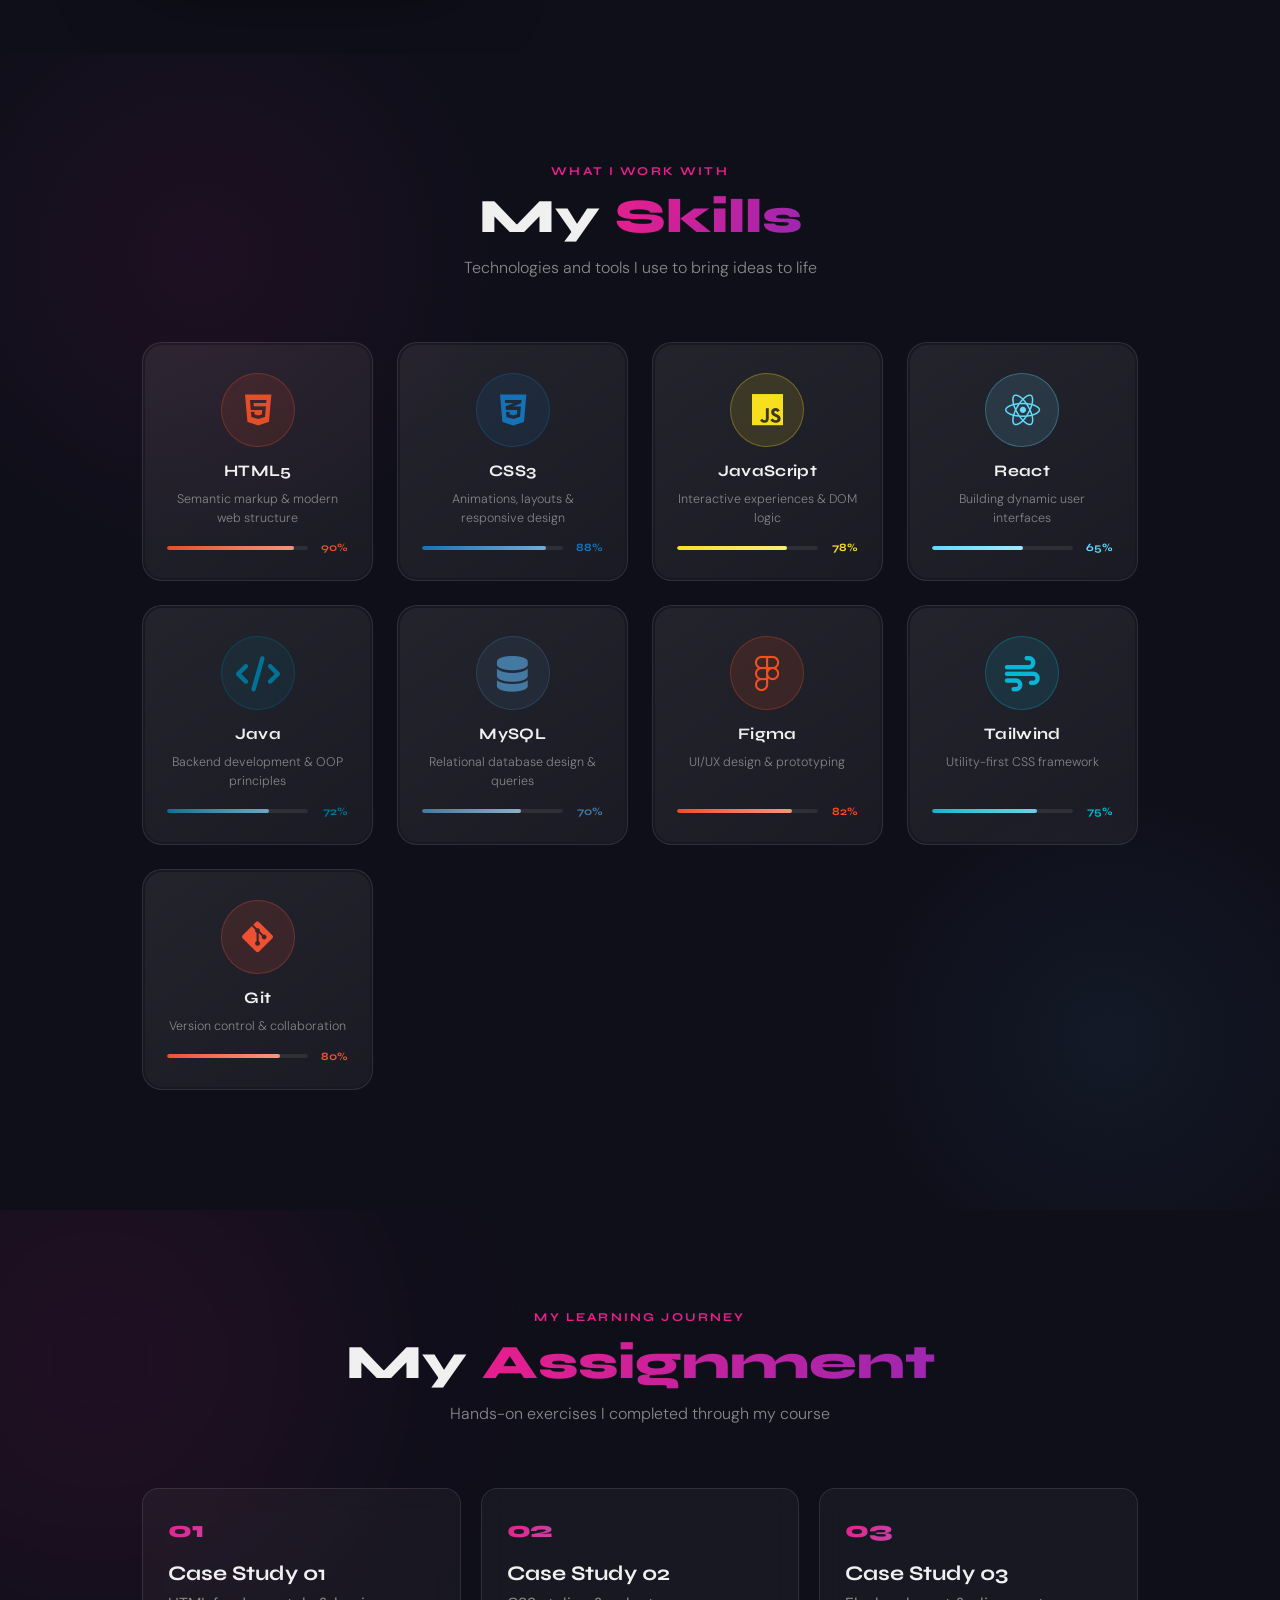
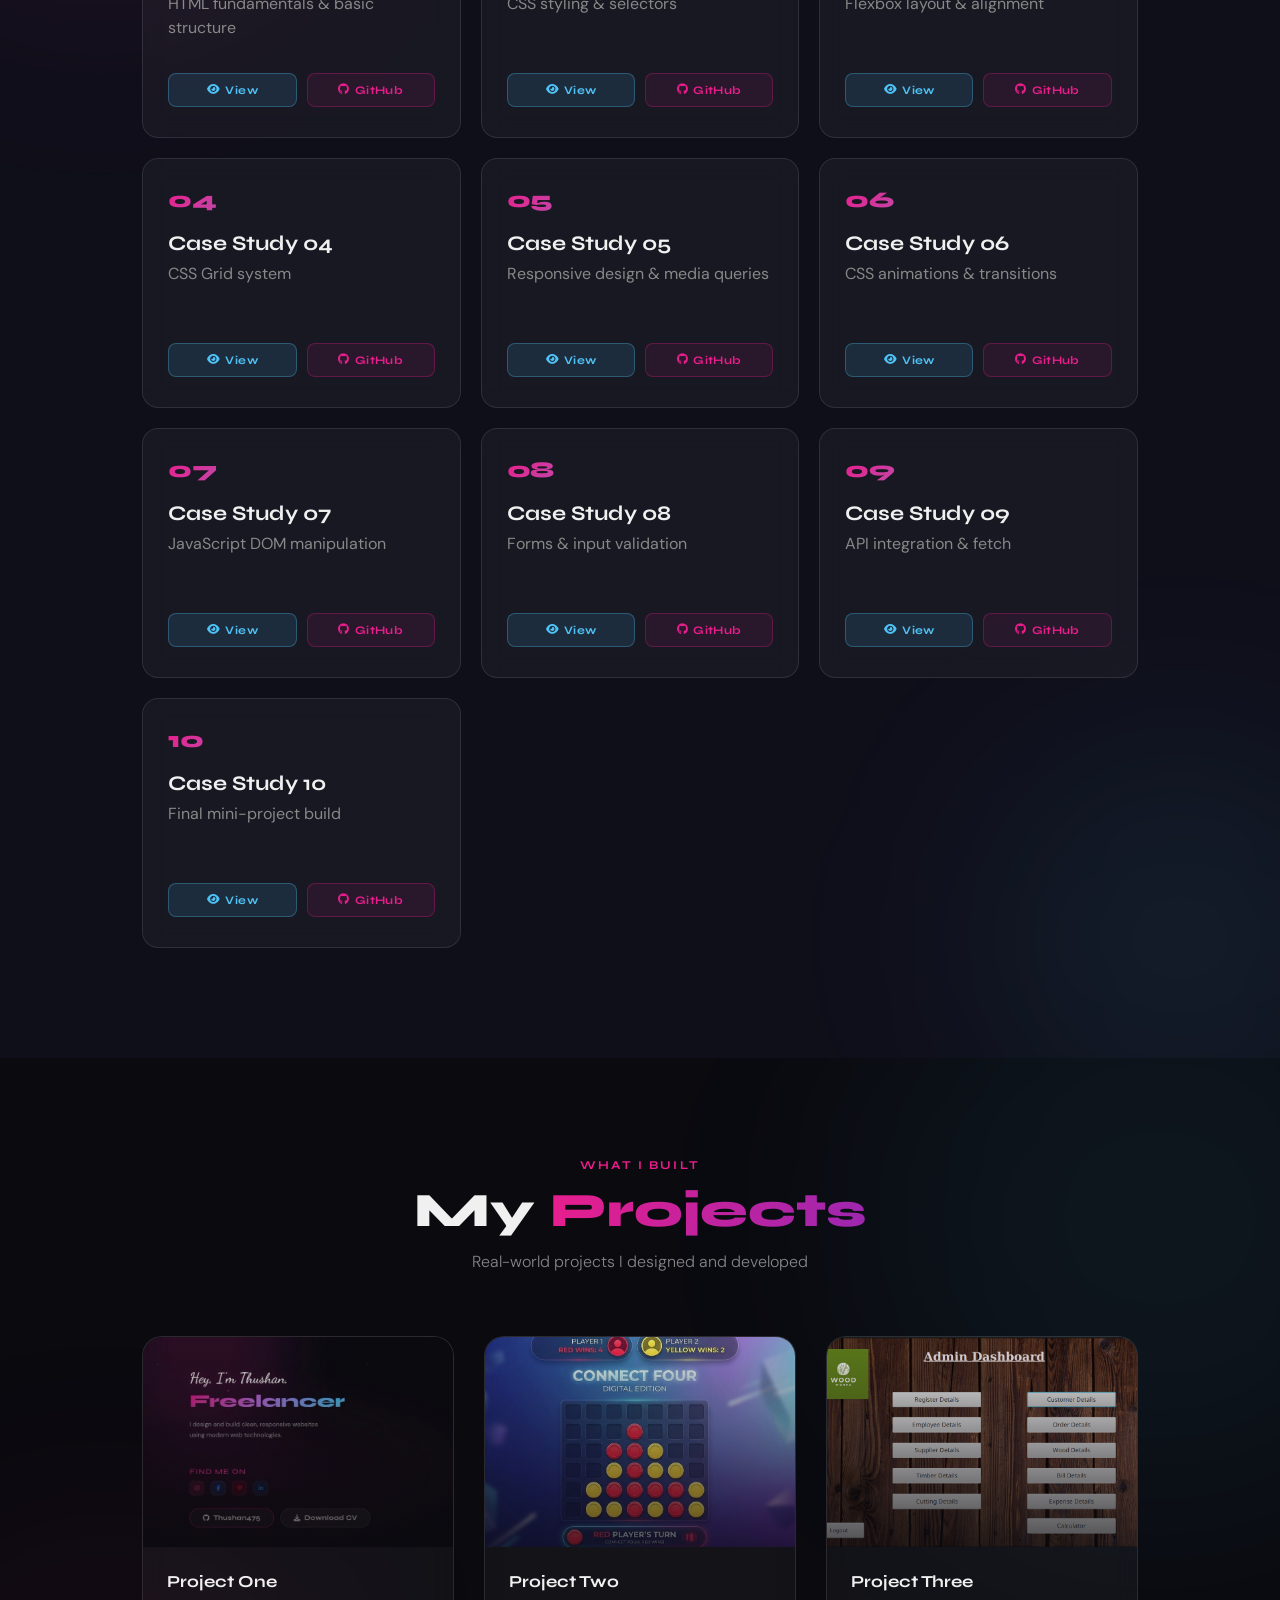
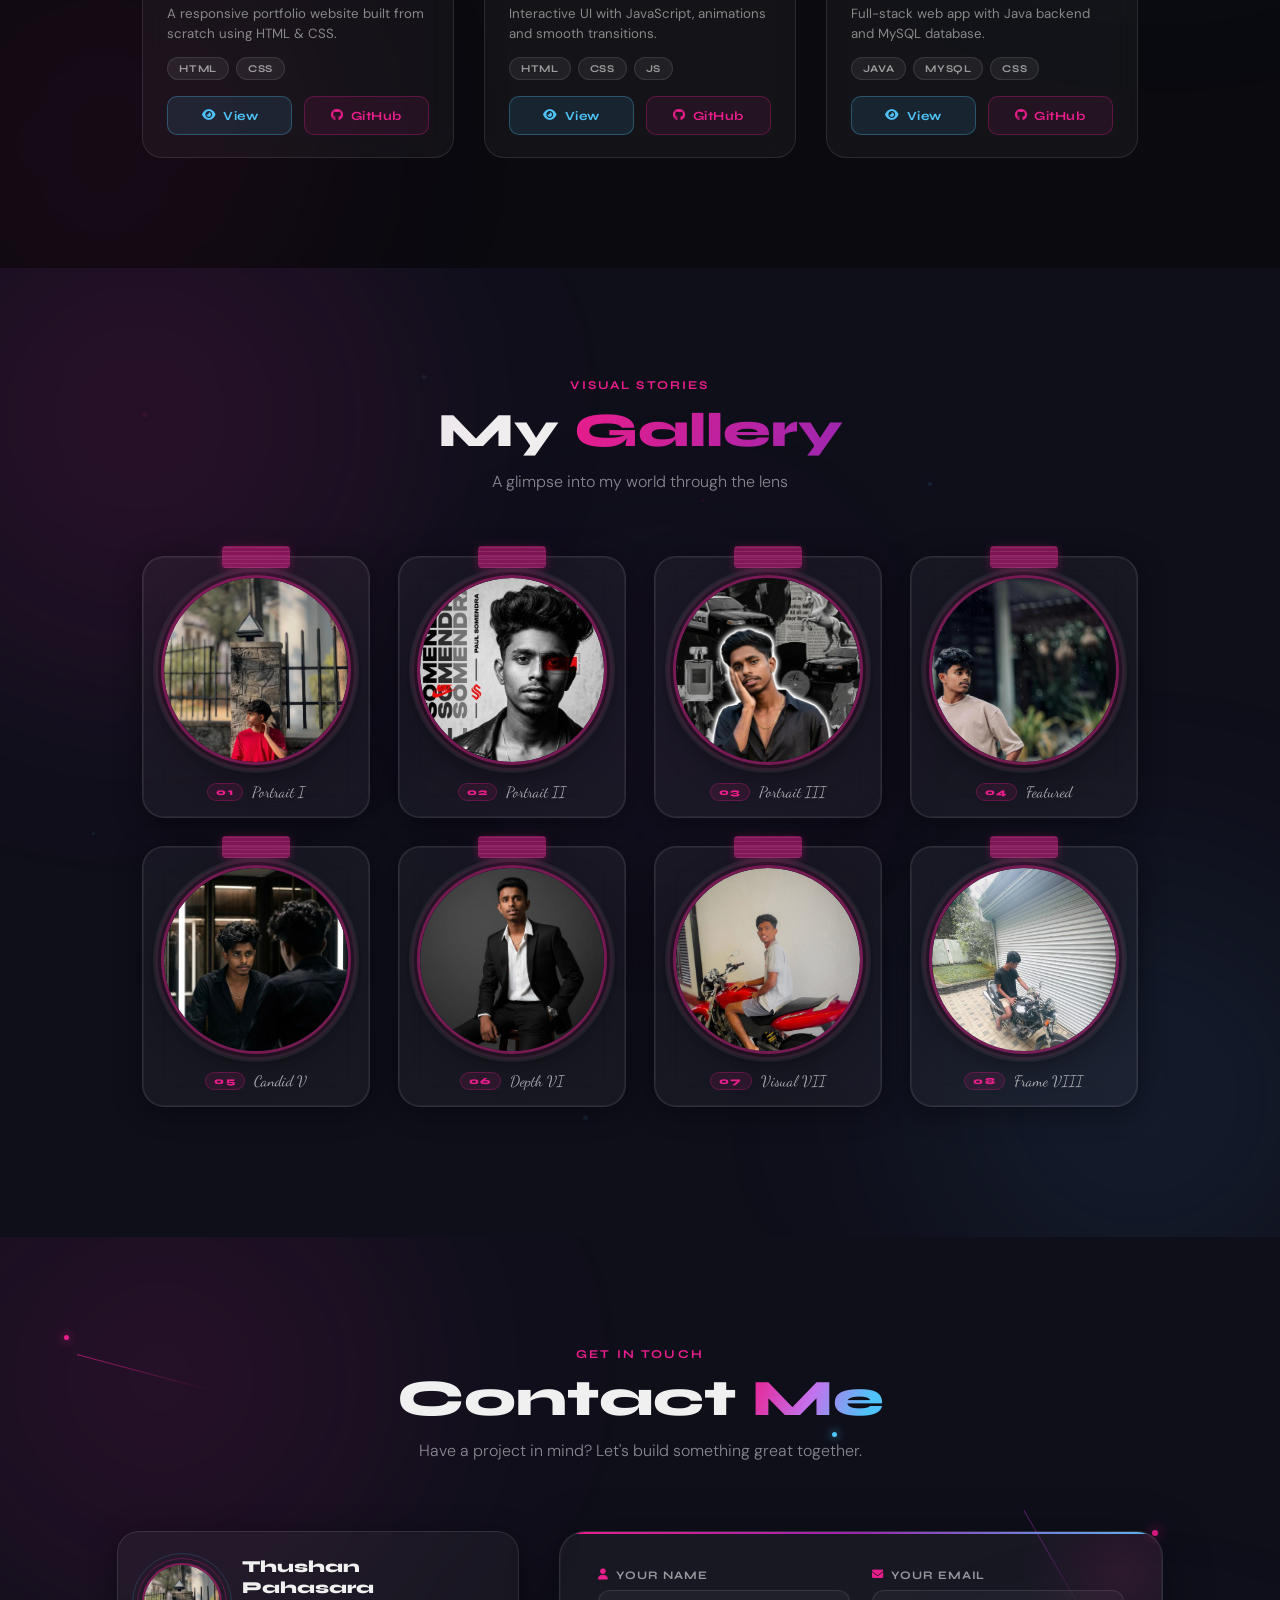
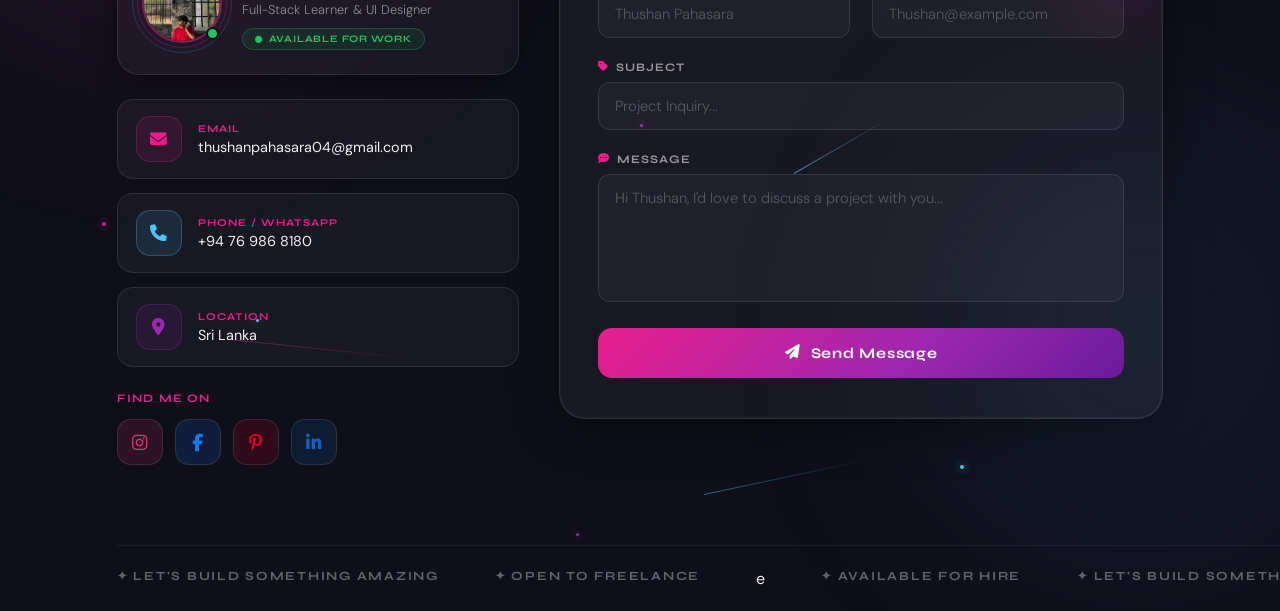
==== commit f7021d78: "update" ====
--- a/index.html
+++ b/index.html
@@ -77,8 +77,8 @@
     <div class="carousel-wrap">
         <div class="carousel">
             <div class="carousel-slide"><img src="assets/myimage1.jpeg" alt="photo 1"></div>
-            <div class="carousel-slide"><img src="assets/myimage9.png" alt="photo 2"></div>
-            <div class="carousel-slide"><img src="assets/myimage3.jpeg" alt="photo 3"></div>
+            <div class="carousel-slide"><img src="assets/myimage14.jpeg" alt="photo 2"></div>
+            <div class="carousel-slide"><img src="assets/myimage16.jpeg" alt="photo 3"></div>
         </div>
     </div>
 
@@ -775,7 +775,7 @@
             <a href="#lb-2" class="g-card">
                 <div class="g-tape" aria-hidden="true"></div>
                 <div class="g-img-wrap">
-                    <img src="assets/myimage2.jpeg" alt="Portrait II" loading="lazy"/>
+                    <img src="assets/myimage14.jpeg" alt="Portrait II" loading="lazy"/>
                     <div class="g-overlay" aria-hidden="true"><i class="fas fa-expand-alt"></i></div>
                 </div>
                 <p class="g-caption"><span class="g-num">02</span> Portrait II</p>
@@ -784,7 +784,7 @@
             <a href="#lb-3" class="g-card">
                 <div class="g-tape" aria-hidden="true"></div>
                 <div class="g-img-wrap">
-                    <img src="assets/myimage3.jpeg" alt="Portrait III" loading="lazy"/>
+                    <img src="assets/myimage15.jpeg" alt="Portrait III" loading="lazy"/>
                     <div class="g-overlay" aria-hidden="true"><i class="fas fa-expand-alt"></i></div>
                 </div>
                 <p class="g-caption"><span class="g-num">03</span> Portrait III</p>
@@ -802,7 +802,7 @@
             <a href="#lb-5" class="g-card">
                 <div class="g-tape" aria-hidden="true"></div>
                 <div class="g-img-wrap">
-                    <img src="assets/myimage12.png" alt="Candid V" loading="lazy"/>
+                    <img src="assets/myimage16.jpeg" alt="Candid V" loading="lazy"/>
                     <div class="g-overlay" aria-hidden="true"><i class="fas fa-expand-alt"></i></div>
                 </div>
                 <p class="g-caption"><span class="g-num">05</span> Candid V</p>
@@ -811,7 +811,7 @@
             <a href="#lb-6" class="g-card g-card--tall">
                 <div class="g-tape" aria-hidden="true"></div>
                 <div class="g-img-wrap">
-                    <img src="assets/myimage6.jpeg" alt="Depth VI" loading="lazy"/>
+                    <img src="assets/myimage9.png" alt="Depth VI" loading="lazy"/>
                     <div class="g-overlay" aria-hidden="true"><i class="fas fa-expand-alt"></i></div>
                 </div>
                 <p class="g-caption"><span class="g-num">06</span> Depth VI</p>
@@ -854,7 +854,7 @@
     <a href="#Gallery" class="lb-backdrop" aria-label="Close"></a>
     <div class="lb-box">
         <a href="#Gallery" class="lb-close" aria-label="Close"><i class="fas fa-times"></i></a>
-        <div class="lb-img-wrap"><img src="assets/myimage2.jpeg" alt="Portrait II"/></div>
+        <div class="lb-img-wrap"><img src="assets/myimage14.jpeg" alt="Portrait II"/></div>
         <div class="lb-meta"><span class="lb-title">Portrait II</span><span class="lb-counter">02 / 08</span></div>
     </div>
 </div>
@@ -863,7 +863,7 @@
     <a href="#Gallery" class="lb-backdrop" aria-label="Close"></a>
     <div class="lb-box">
         <a href="#Gallery" class="lb-close" aria-label="Close"><i class="fas fa-times"></i></a>
-        <div class="lb-img-wrap"><img src="assets/myimage3.jpeg" alt="Portrait III"/></div>
+        <div class="lb-img-wrap"><img src="assets/myimage15.jpeg" alt="Portrait III"/></div>
         <div class="lb-meta"><span class="lb-title">Portrait III</span><span class="lb-counter">03 / 08</span></div>
     </div>
 </div>
@@ -881,7 +881,7 @@
     <a href="#Gallery" class="lb-backdrop" aria-label="Close"></a>
     <div class="lb-box">
         <a href="#Gallery" class="lb-close" aria-label="Close"><i class="fas fa-times"></i></a>
-        <div class="lb-img-wrap"><img src="assets/myimage12.png" alt="Candid V"/></div>
+        <div class="lb-img-wrap"><img src="assets/myimage16.jpeg" alt="Candid V"/></div>
         <div class="lb-meta"><span class="lb-title">Candid V</span><span class="lb-counter">05 / 08</span></div>
     </div>
 </div>
@@ -890,7 +890,7 @@
     <a href="#Gallery" class="lb-backdrop" aria-label="Close"></a>
     <div class="lb-box">
         <a href="#Gallery" class="lb-close" aria-label="Close"><i class="fas fa-times"></i></a>
-        <div class="lb-img-wrap"><img src="assets/myimage6.jpeg" alt="Depth VI"/></div>
+        <div class="lb-img-wrap"><img src="assets/myimage9.png" alt="Depth VI"/></div>
         <div class="lb-meta"><span class="lb-title">Depth VI</span><span class="lb-counter">06 / 08</span></div>
     </div>
 </div>
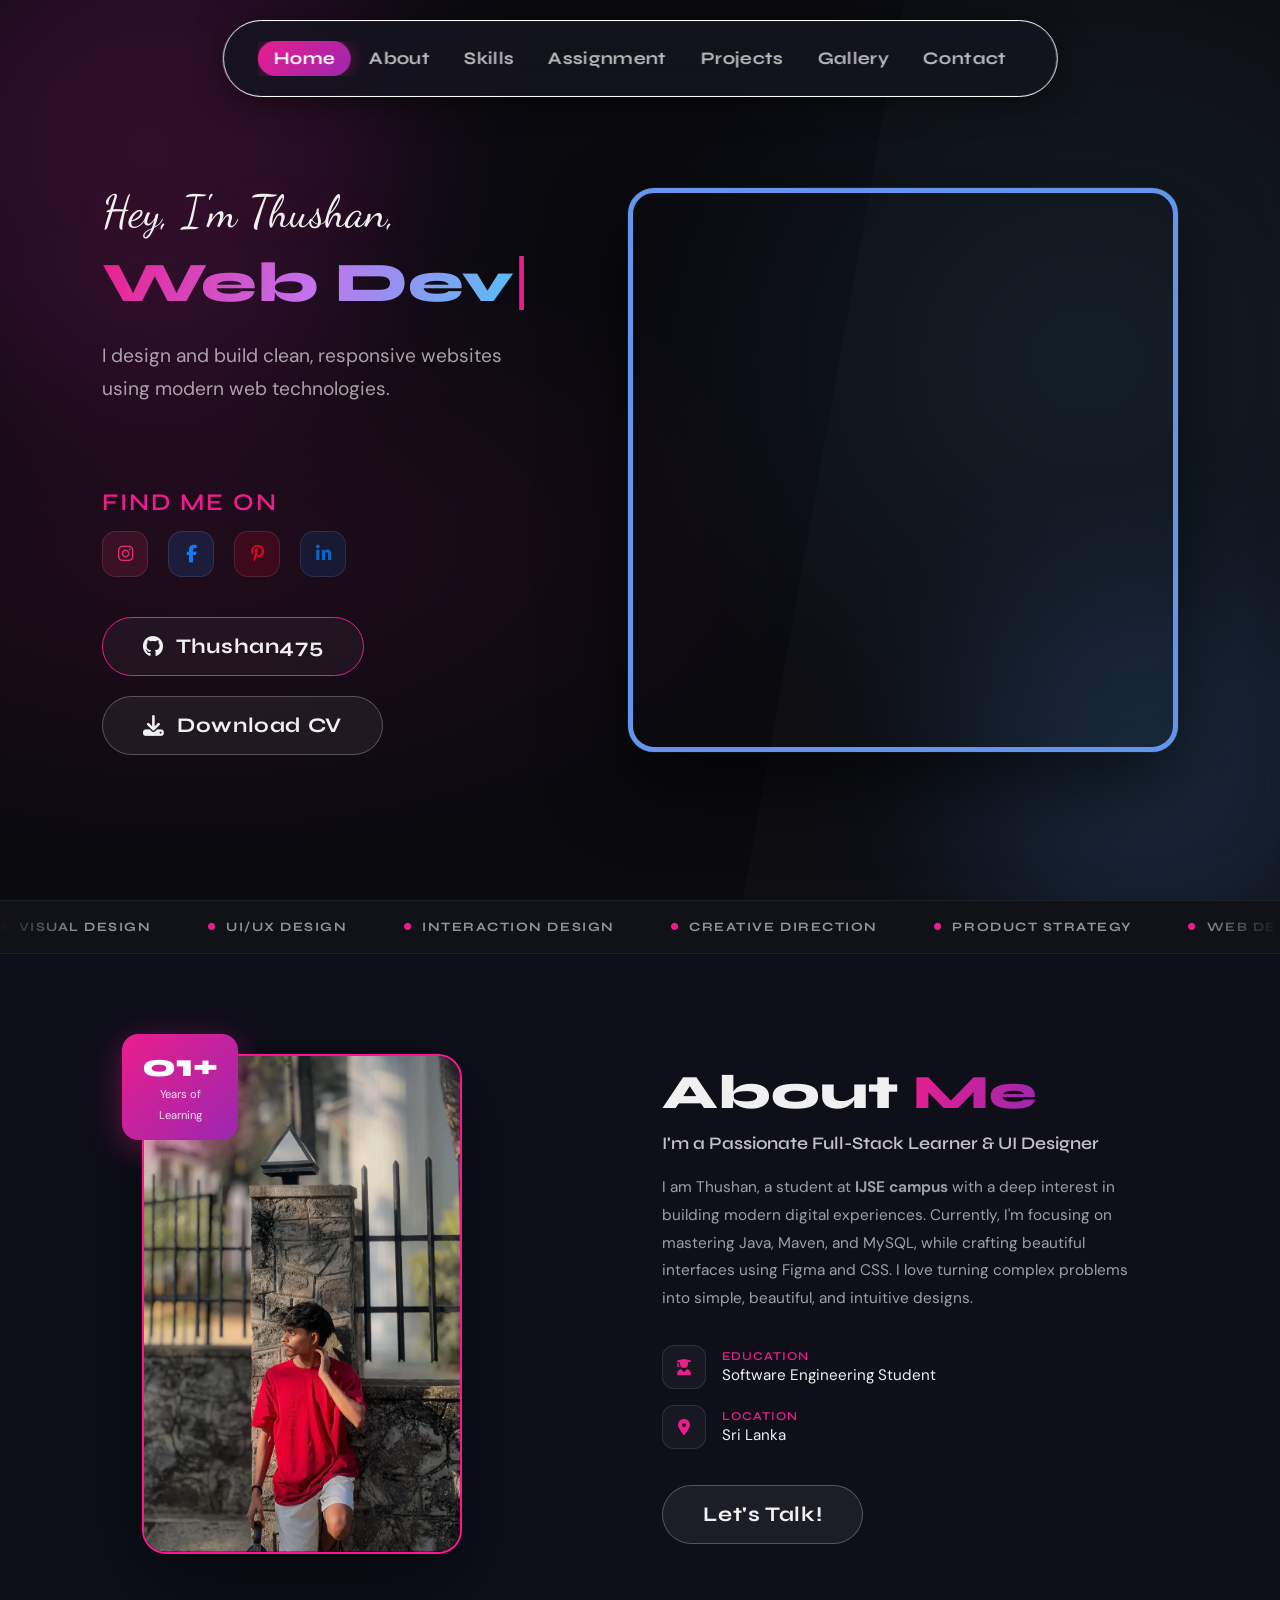
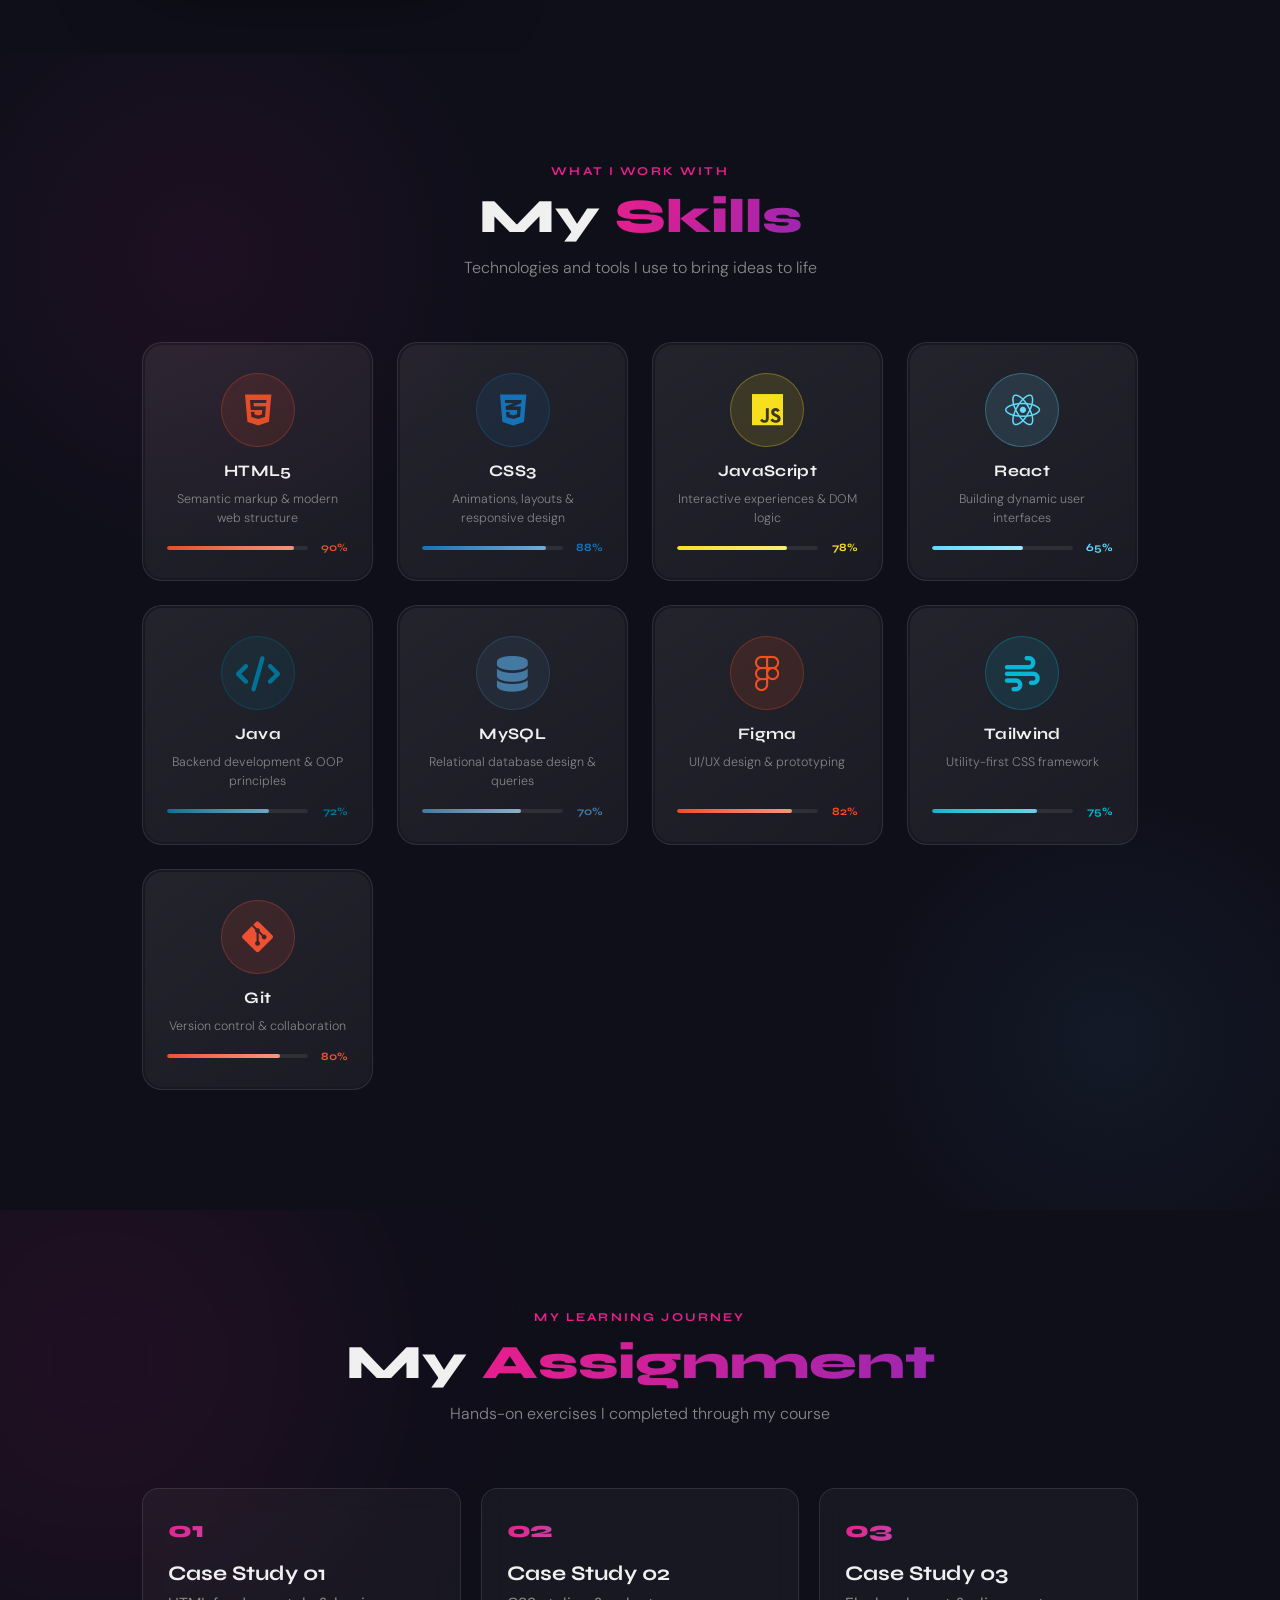
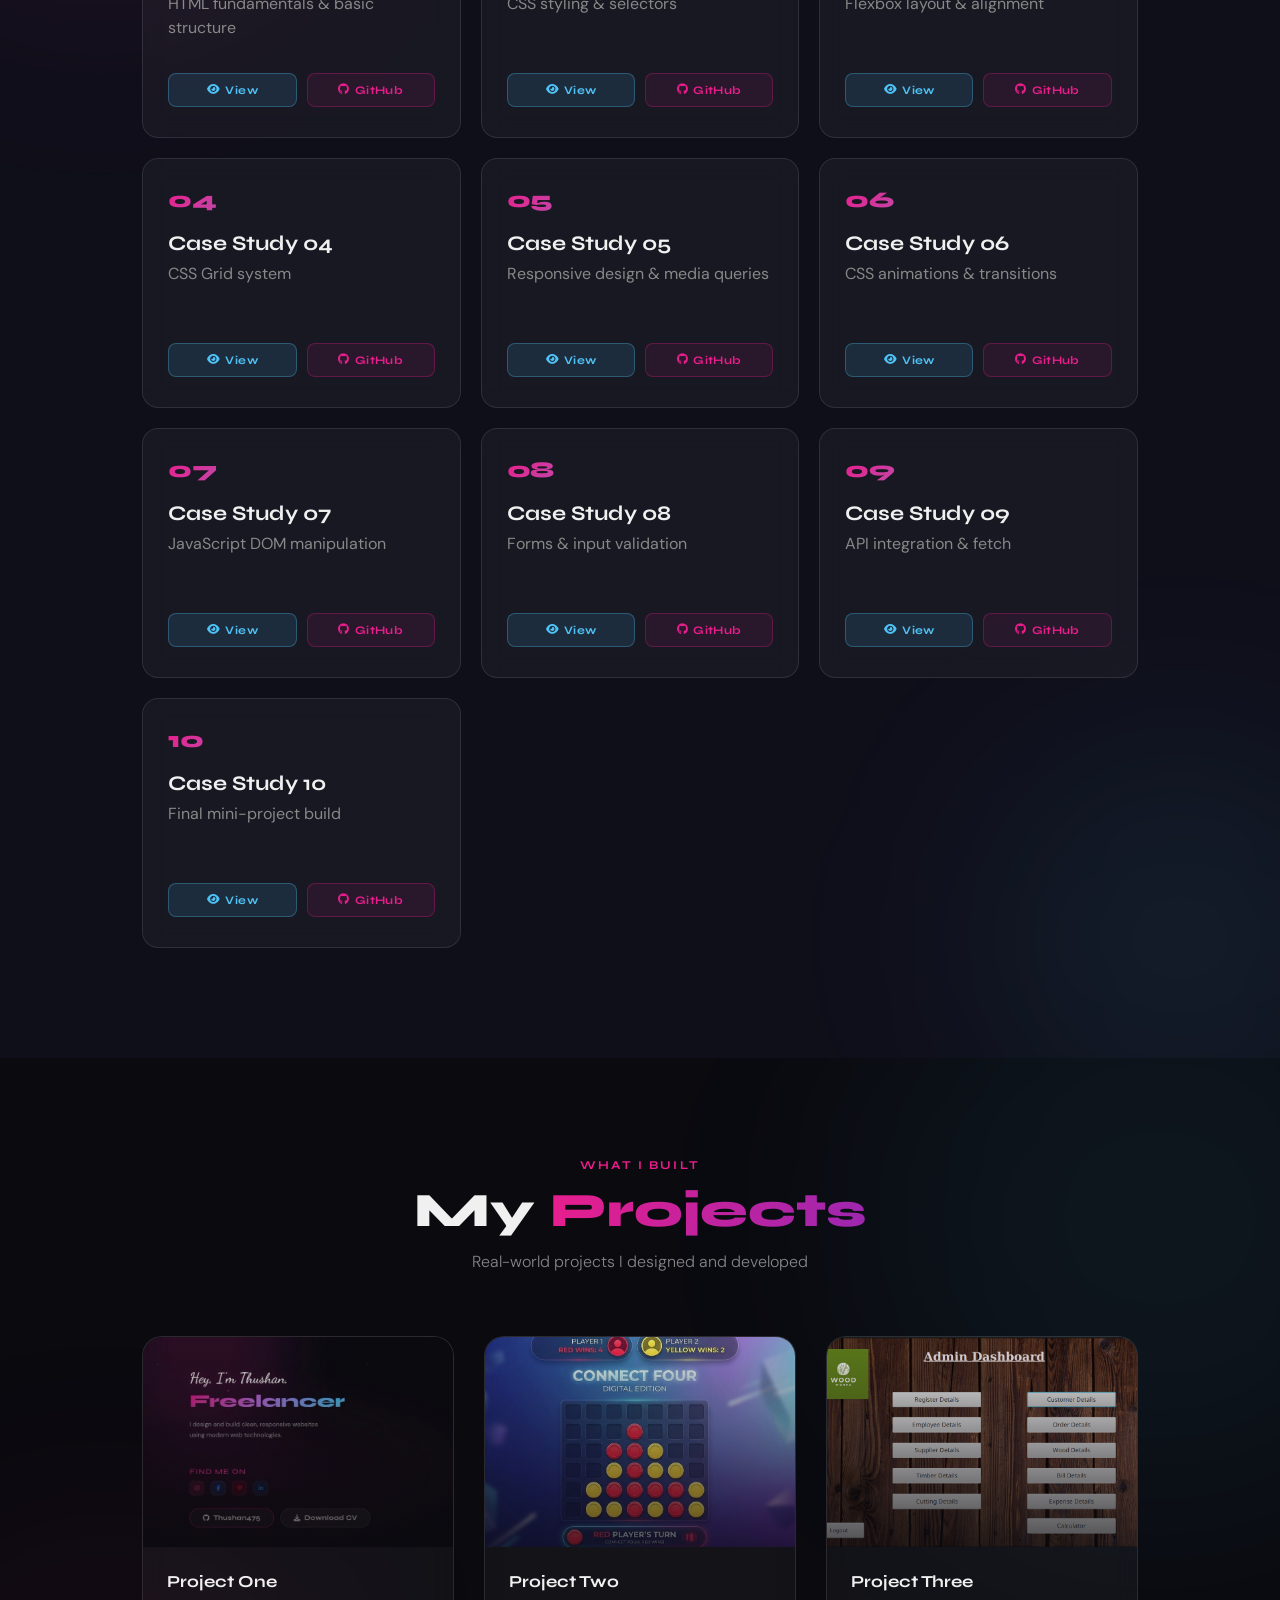
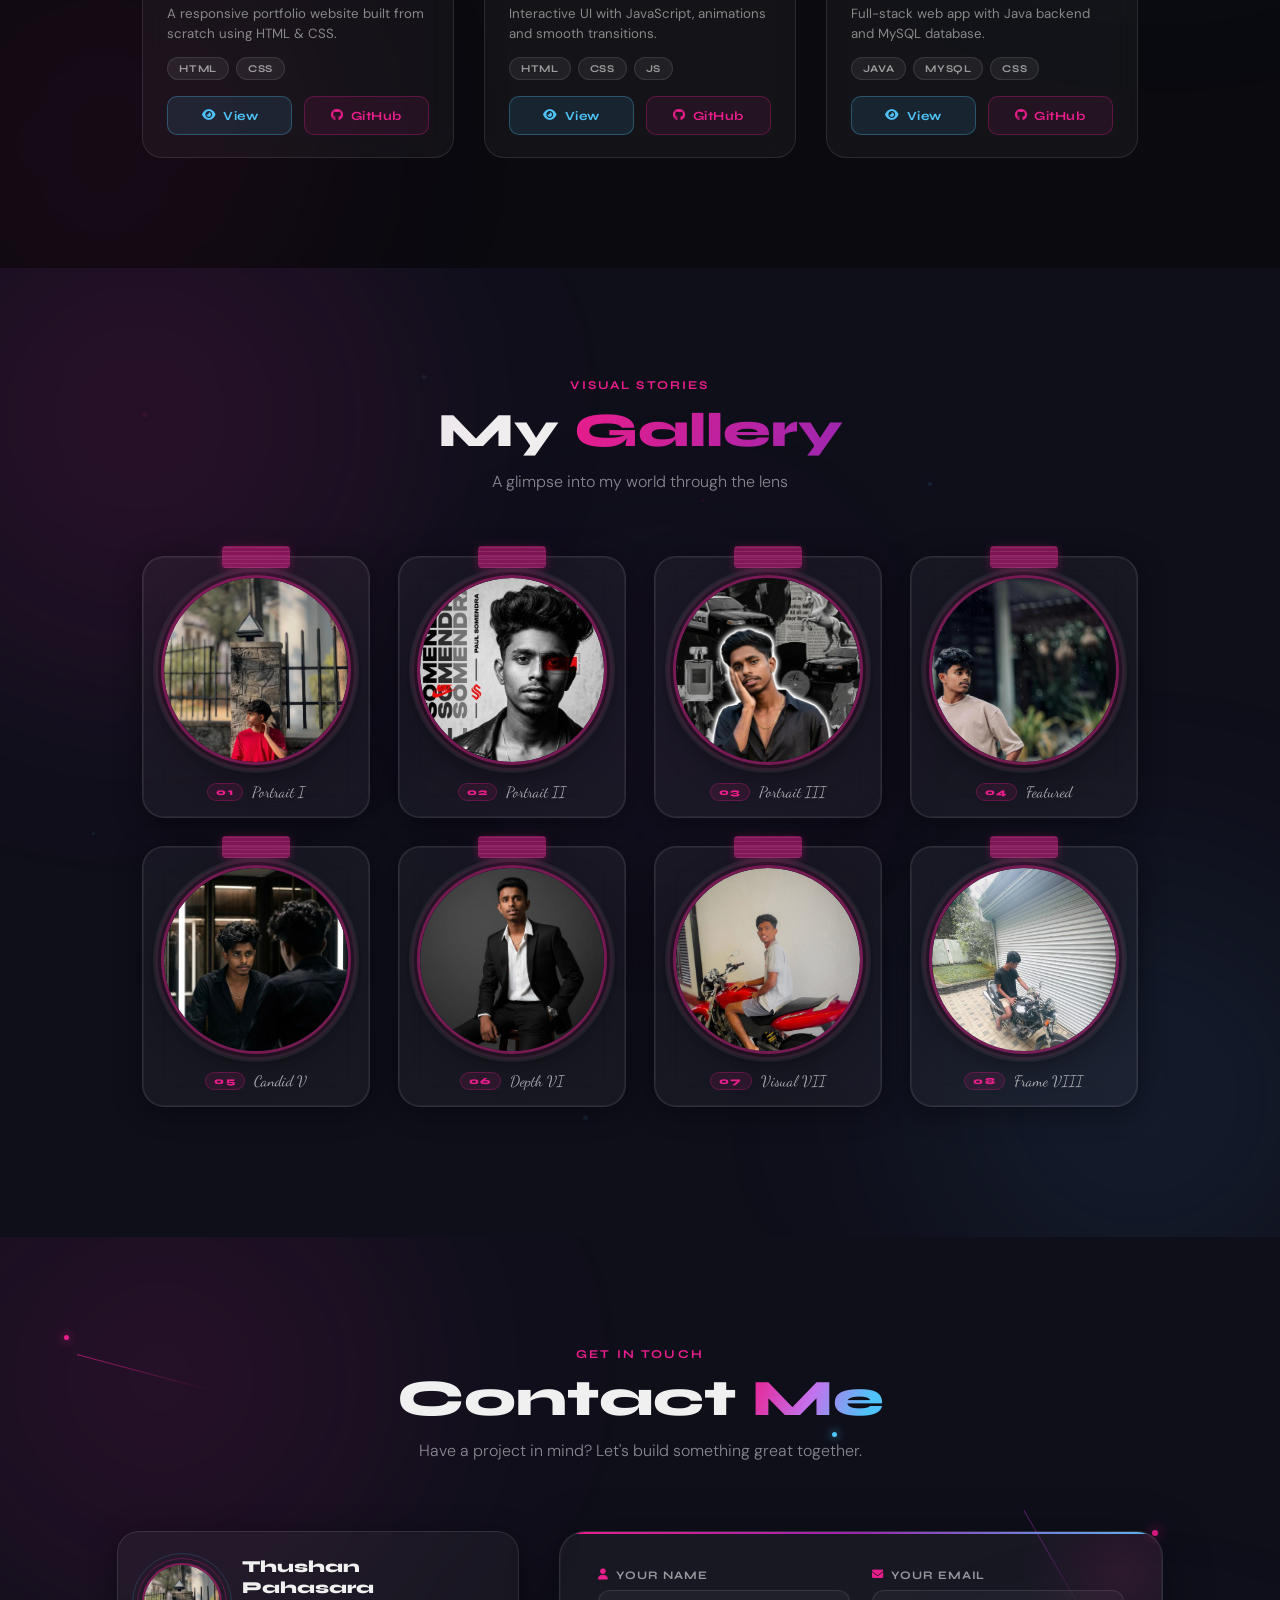
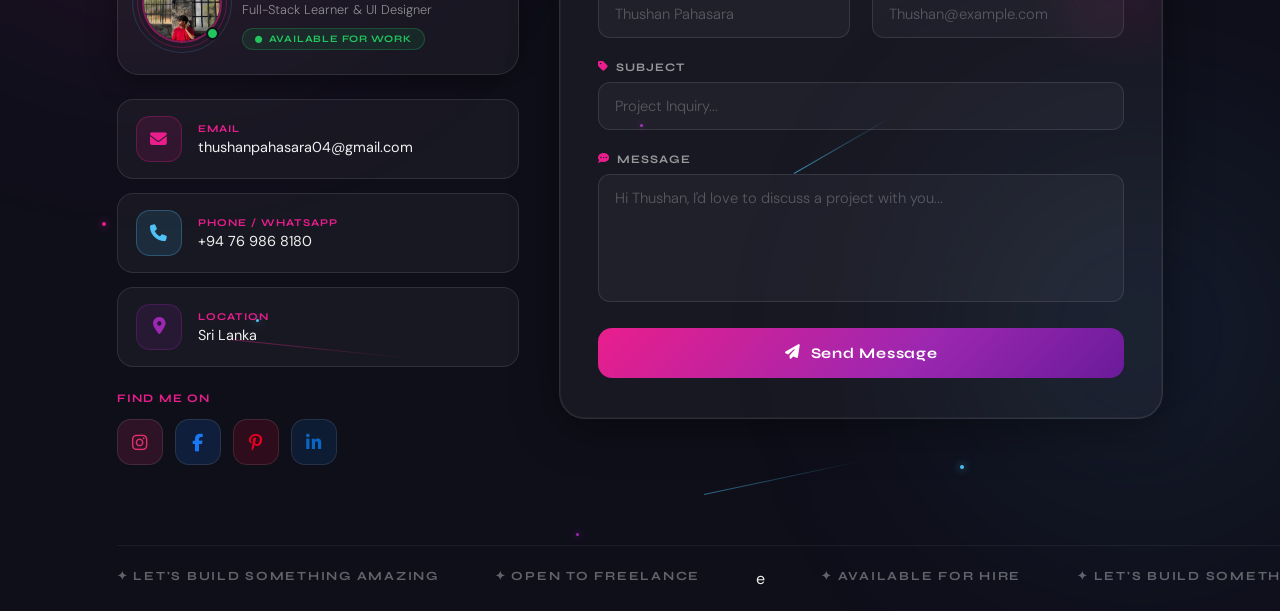
==== commit 5f4c73a3: "update" ====
--- a/index.html
+++ b/index.html
@@ -9,10 +9,6 @@
     <link rel="stylesheet" href="https://cdnjs.cloudflare.com/ajax/libs/font-awesome/6.7.2/css/all.min.css">
 </head>
 <body>
-
-<!-- Custom Cursor -->
-<div class="cursor-dot"></div>
-<div class="cursor-ring"></div>
 
 <!-- Navbar -->
 <nav class="navbar">
--- a/style.css
+++ b/style.css
@@ -47,7 +47,6 @@
     color:       var(--white);
     font-family: var(--font-body);
     overflow-x:  hidden;
-    cursor:      none;
 }
 
 a   { text-decoration: none; color: inherit; }
@@ -201,54 +200,6 @@
 }
 
 
-/* =====================================================================
-   6. CUSTOM CURSOR
-   ===================================================================== */
-
-.cursor-dot {
-    position:   fixed;
-    top:        0;
-    left:       0;
-    z-index:    9999;
-    width:      8px;
-    height:     8px;
-    border-radius: 50%;
-    background: var(--pink);
-    pointer-events: none;
-
-
-    transform:  translate(-50%, -50%);
-    box-shadow: 0 0 10px var(--pink), 0 0 20px var(--pink);
-}
-
-.cursor-ring {
-    position:   fixed;
-    top:        0;
-    left:       0;
-    z-index:    9998;
-    width:      36px;
-    height:     36px;
-    border-radius: 50%;
-    border:     1.5px solid rgba(233, 30, 140, 0.55);
-    pointer-events: none;
-
-
-    transform:  translate(-50%, -50%);
-    transition: width .3s, height .3s, border-color .3s;
-}
-
-/* Mouse trail dot */
-.mouse-trail {
-    position:       fixed;
-    width:          8px;
-    height:         8px;
-    border-radius:  50%;
-    pointer-events: none;
-    z-index:        9997;
-    mix-blend-mode: screen;
-    transform:      translate(-50%, -50%);
-    animation:      trailFade 800ms ease-out forwards;
-}
 
 
 /* =====================================================================
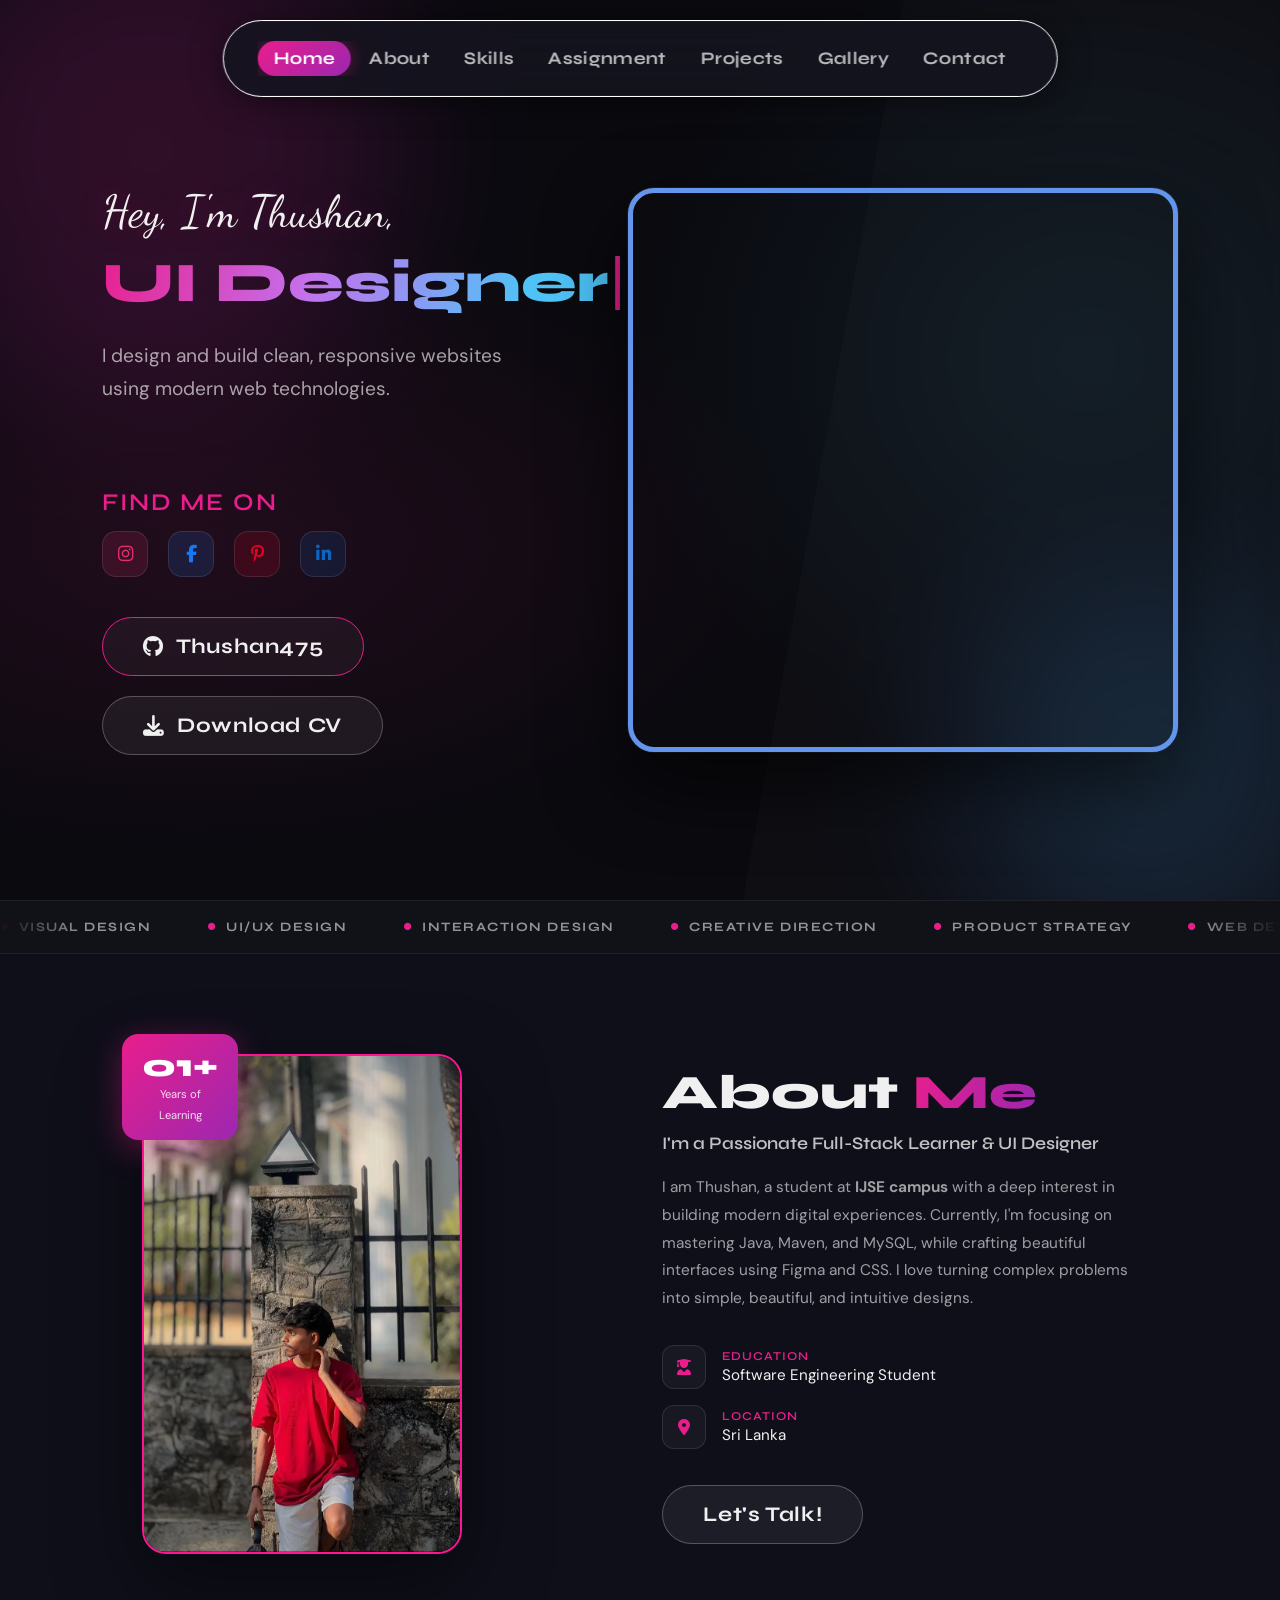
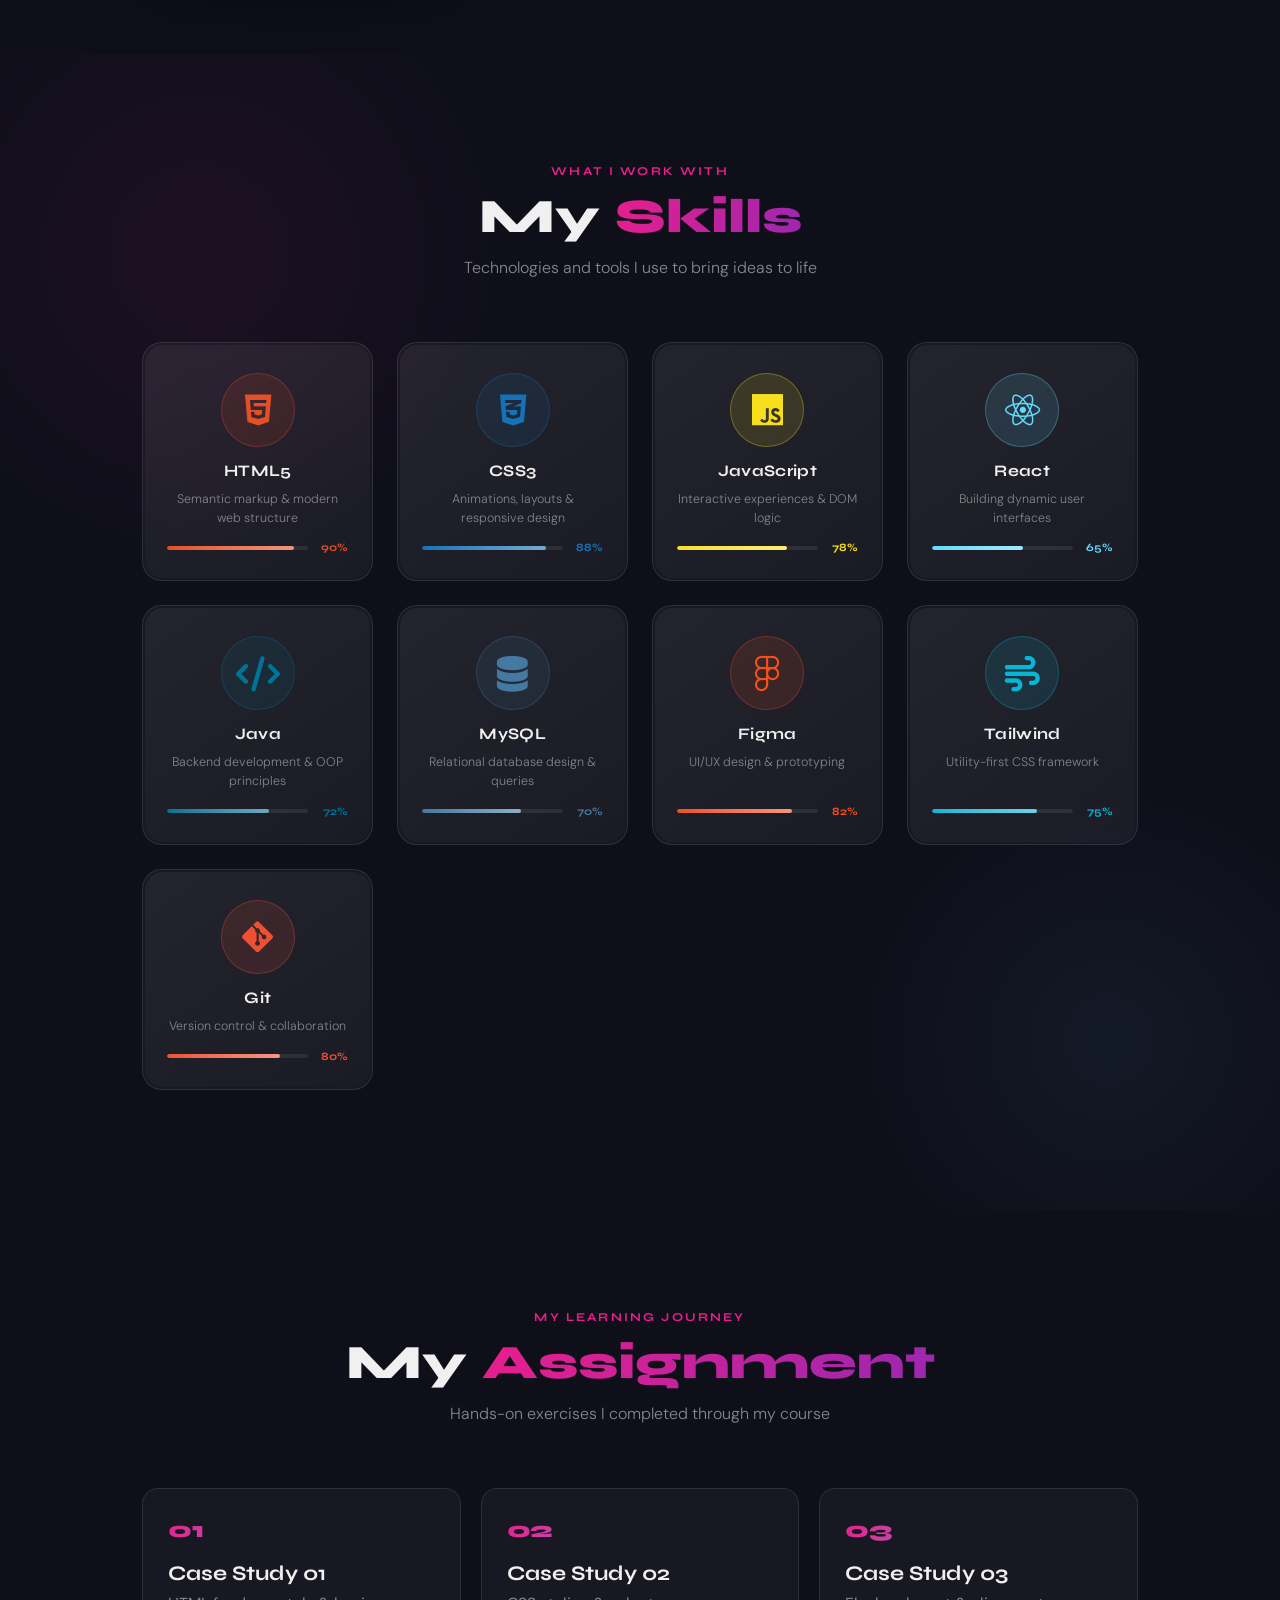
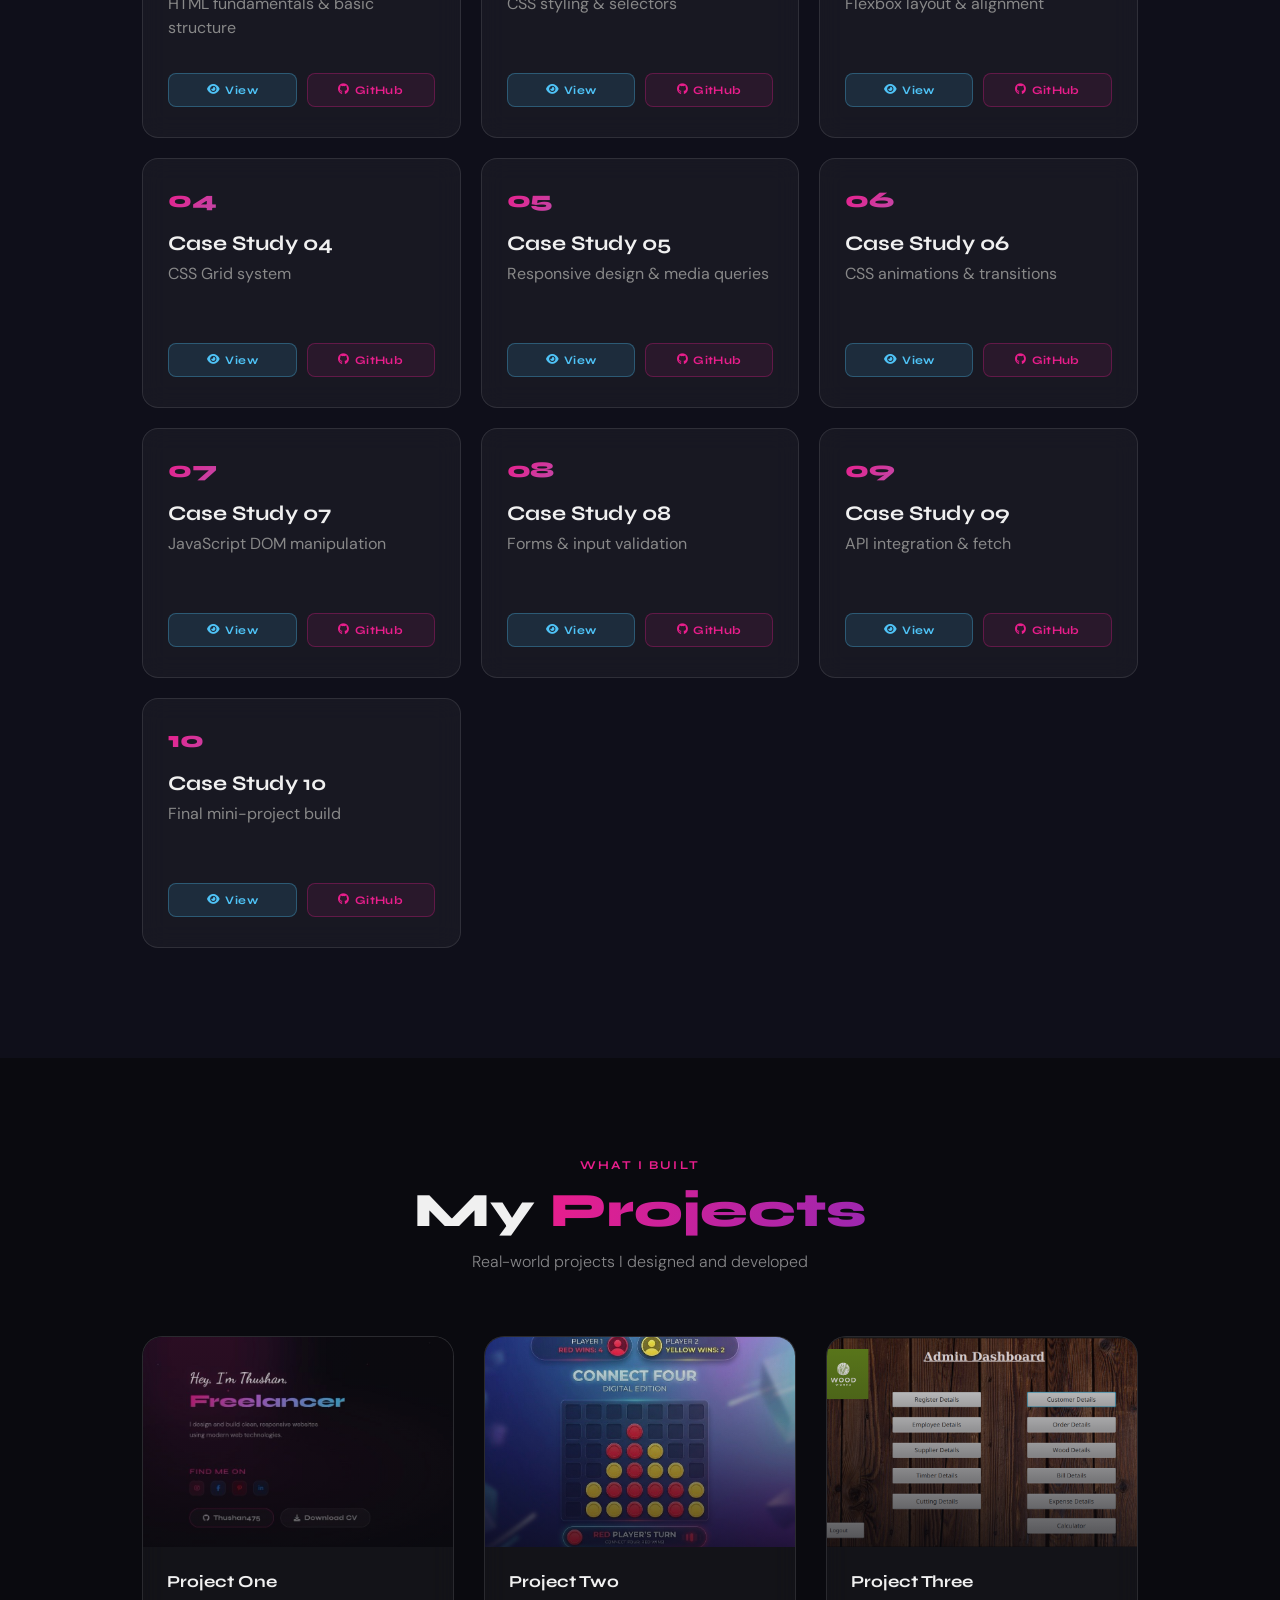
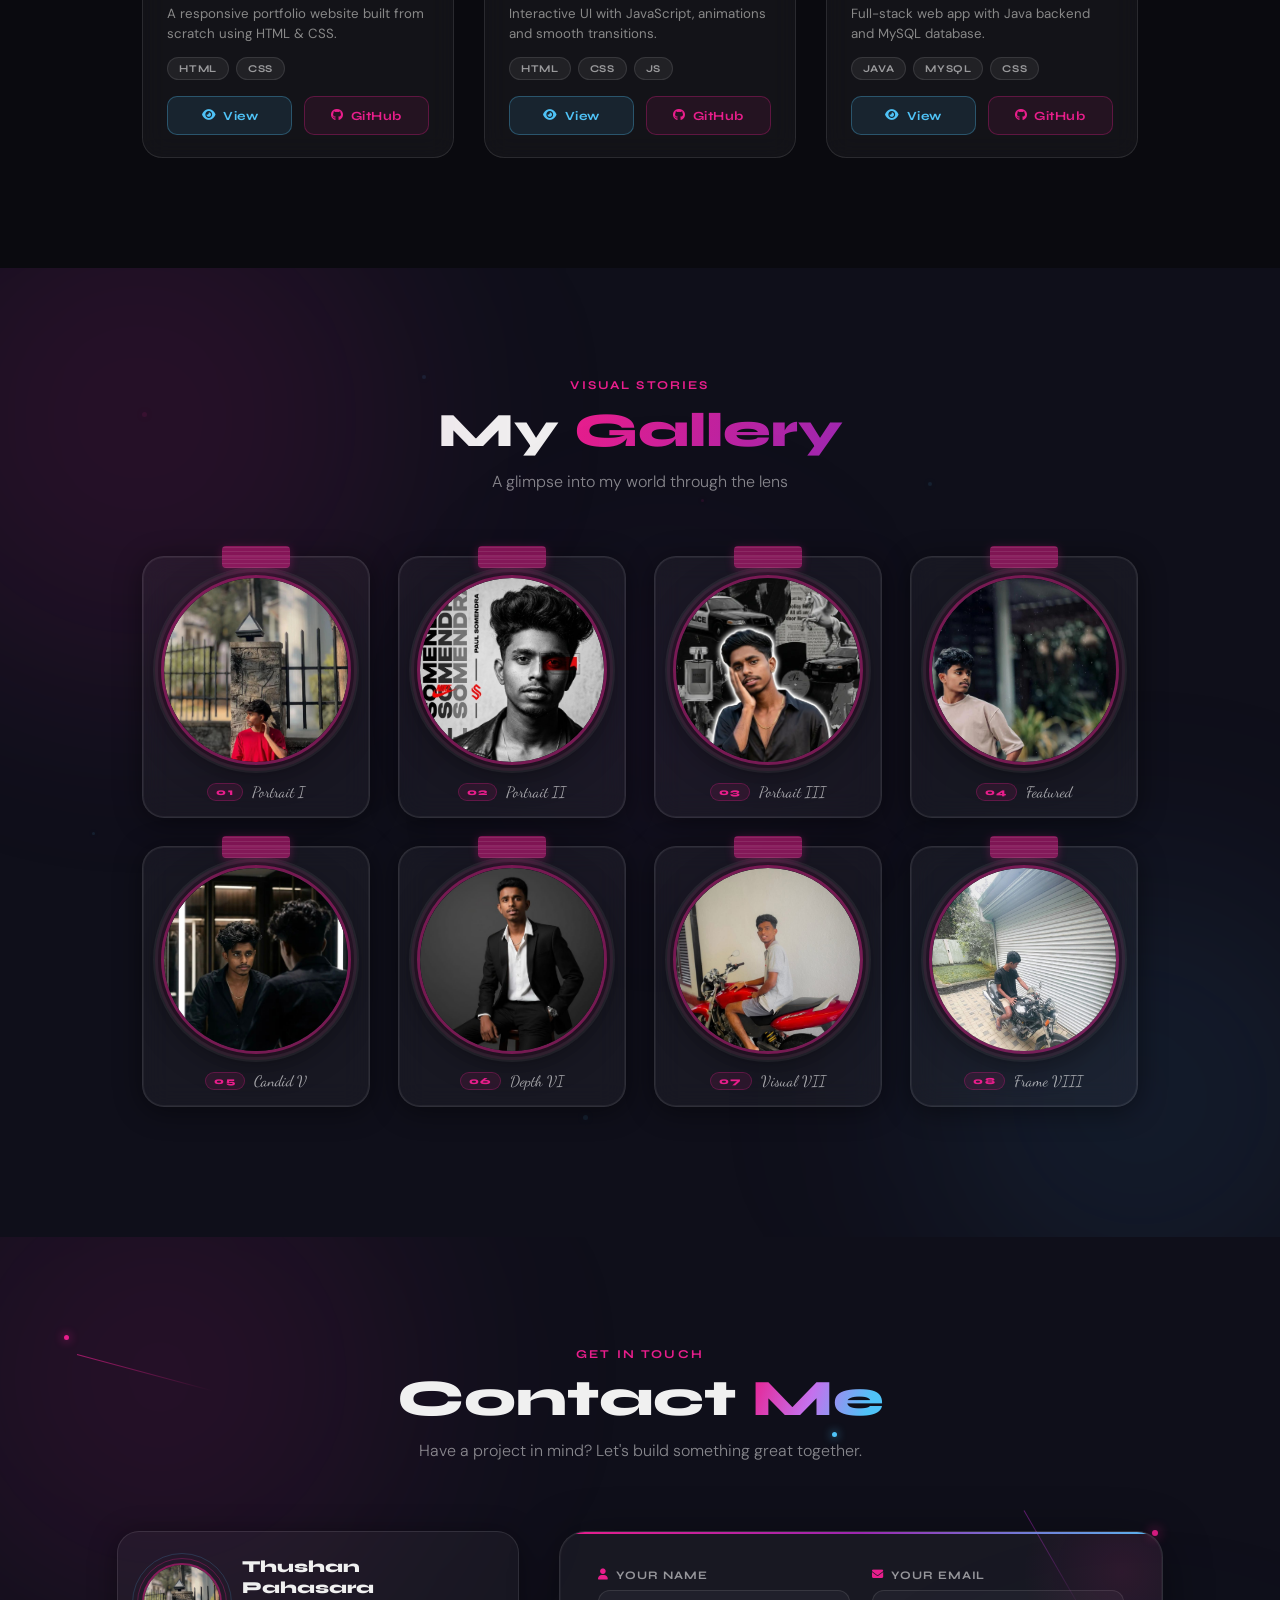
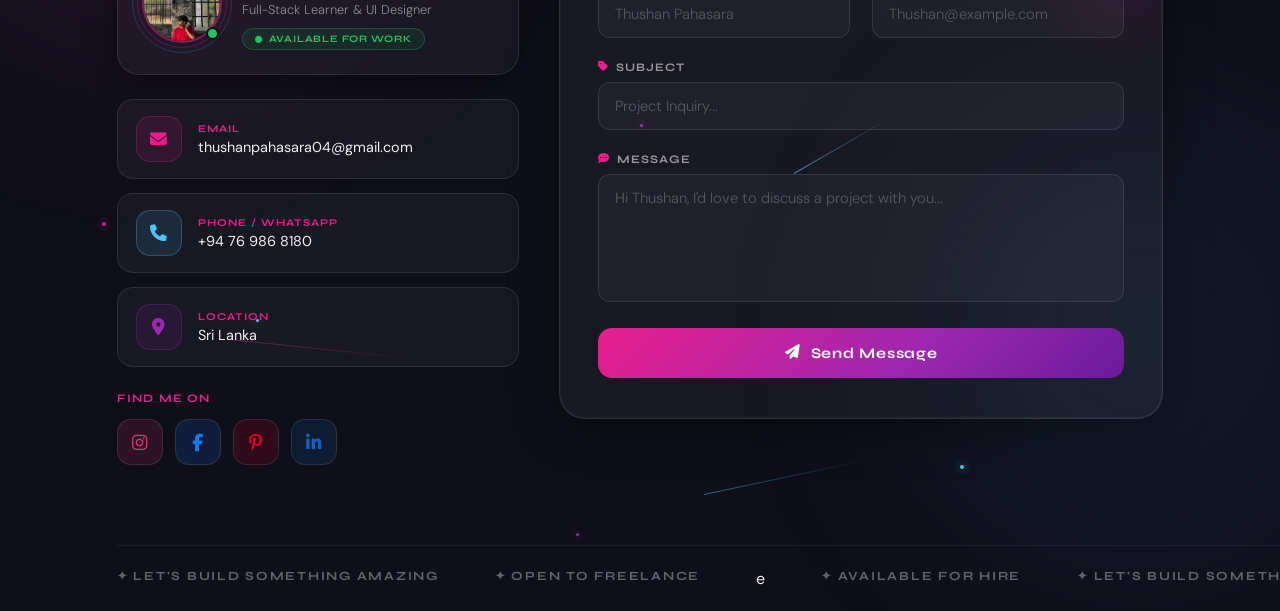
==== commit f7c03178: "updated project UI and animations" ====
--- a/index.html
+++ b/index.html
@@ -1,5 +1,5 @@
 <!DOCTYPE html>
-<html lang="en" xmlns="http://www.w3.org/1999/html">
+    <html lang="en" xmlns="http://www.w3.org/1999/html">
 <head>
     <meta charset="UTF-8" />
     <meta name="viewport" content="width=device-width, initial-scale=1.0"/>
@@ -264,8 +264,6 @@
 
     <section class="assignment-section" id="assignment">
 
-        <div class="as-blob as-blob-1" aria-hidden="true"></div>
-        <div class="as-blob as-blob-2" aria-hidden="true"></div>
 
         <div class="container">
             <div class="section-header">
@@ -591,8 +589,6 @@
 <!-- ==================== PROJECTS SECTION ==================== -->
 <section class="projects-section" id="projects">
 
-    <div class="pr-blob pr-blob-1" aria-hidden="true"></div>
-    <div class="pr-blob pr-blob-2" aria-hidden="true"></div>
 
     <div class="container">
         <div class="section-header">
--- a/style.css
+++ b/style.css
@@ -256,7 +256,6 @@
     clip-path:  polygon(30% 0, 100% 0, 100% 100%, 0% 100%);
     pointer-events: none;
     backdrop-filter: blur(2px);
-    border-left: 1px solid rgba(255, 255, 255, 0.06);
 }
 
 .particles { position: absolute; inset: 0; pointer-events: none; z-index: 0; }
@@ -270,7 +269,7 @@
 }
 
 .hero-greeting {
-    font-family: var(--font-display);
+    font-family: var(--font-display), serif;
     font-size:   clamp(1.8rem, 3.5vw, 2.8rem);
     color:       var(--white);
     margin-bottom: 10px;
@@ -279,7 +278,7 @@
 }
 
 .hero-title {
-    font-family: var(--font-main);
+    font-family: var(--font-main), serif;
     font-size:   clamp(3.5rem, 4.8vw, 3.1rem);
     font-weight: 900;
     line-height: 1.2;
@@ -287,15 +286,15 @@
     margin-bottom: 22px;
     animation:   fadeSlideUp 0.9s 0.2s both;
     background:  linear-gradient(110deg, var(--pink) 0%, #c471ed 40%, var(--blue) 80%);
-    -webkit-background-clip: text;
+    -webkit-background-clip: text; /*Chrome / Safari*/
     -webkit-text-fill-color: transparent;
-    background-clip: text;
+    background-clip:text;
     overflow: visible;
 }
 
 #typed { display: inline; white-space: nowrap; }
 
-.cursor-blink {
+.cursor-blink { /**/
     display:    inline-block;
     -webkit-text-fill-color: var(--pink);
     color:      var(--pink);
@@ -344,7 +343,7 @@
     backdrop-filter: blur(10px);
     transition: var(--transition);
 }
-.social-btn::before {
+.social-btn::before { /*button pop and hover*/
     content:  '';
     position: absolute;
     inset:    0;
@@ -523,7 +522,7 @@
 
 
 /* =====================================================================
-   9. ABOUT SECTION
+   2. ABOUT SECTION
    ===================================================================== */
 
 .about {
@@ -702,6 +701,7 @@
 }
 
 .skills-grid {
+
     display: grid;
     grid-template-columns: repeat(auto-fill, minmax(200px, 1fr));
     gap: 24px;
@@ -714,7 +714,7 @@
     padding:       2px;
     position:      relative;
     overflow:      hidden;
-    cursor:        default;
+    cursor:        pointer;
 
     opacity:   0;
     transform: translateY(28px);
@@ -845,26 +845,6 @@
     background: var(--bg2);
 }
 
-.as-blob-1,
-.as-blob-2 {
-    position:      absolute;
-    border-radius: 50%;
-    filter:        blur(100px);
-    pointer-events:none;
-    z-index:       0;
-}
-.as-blob-1 {
-    width:  500px; height: 500px;
-    top:    -100px; left: -150px;
-    background: rgba(233, 30, 140, 0.07);
-    animation: blobFloat 9s ease-in-out infinite alternate;
-}
-.as-blob-2 {
-    width:  400px; height: 400px;
-    bottom: -80px; right: -100px;
-    background: rgba(79, 195, 247, 0.07);
-    animation: blobFloat 11s ease-in-out infinite alternate-reverse;
-}
 
 .assignment-section .container { position: relative; z-index: 1; }
 .cases-grid {
@@ -1006,33 +986,6 @@
      overflow: hidden;
      background: var(--bg2);
  }
-
-.as-blob-1,
-.as-blob-2 {
-    position: absolute;
-    border-radius: 50%;
-    filter: blur(100px);
-    pointer-events: none;
-    z-index: 0;
-}
-
-.as-blob-1 {
-    width: 500px;
-    height: 500px;
-    top: -100px;
-    left: -150px;
-    background: rgba(233, 30, 140, 0.07);
-    animation: blobFloat 9s ease-in-out infinite alternate;
-}
-
-.as-blob-2 {
-    width: 400px;
-    height: 400px;
-    bottom: -80px;
-    right: -100px;
-    background: rgba(79, 195, 247, 0.07);
-    animation: blobFloat 11s ease-in-out infinite alternate-reverse;
-}
 
 .assignment-section .container {
     position: relative;
@@ -1266,28 +1219,6 @@
     background: var(--bg);
 }
 
-/* background blobs */
-.pr-blob-1,
-.pr-blob-2 {
-    position:      absolute;
-    border-radius: 50%;
-    filter:        blur(110px);
-    pointer-events:none;
-    z-index:       0;
-}
-.pr-blob-1 {
-    width:  600px; height: 600px;
-    top:    -140px; right: -180px;
-    background: rgba(79, 195, 247, 0.06);
-    animation: blobFloat 10s ease-in-out infinite alternate;
-}
-.pr-blob-2 {
-    width:  450px; height: 450px;
-    bottom: -100px; left: -120px;
-    background: rgba(233, 30, 140, 0.06);
-    animation: blobFloat 13s ease-in-out infinite alternate-reverse;
-}
-
 .projects-section .container { position: relative; z-index: 1; }
 
 /* 3-column project grid */
@@ -1609,6 +1540,8 @@
     from { opacity: 0.05; }
     to   { opacity: 0.60; }
 }
+
+/*light clouds*/
 
 .g-blob {
     position:   absolute;
